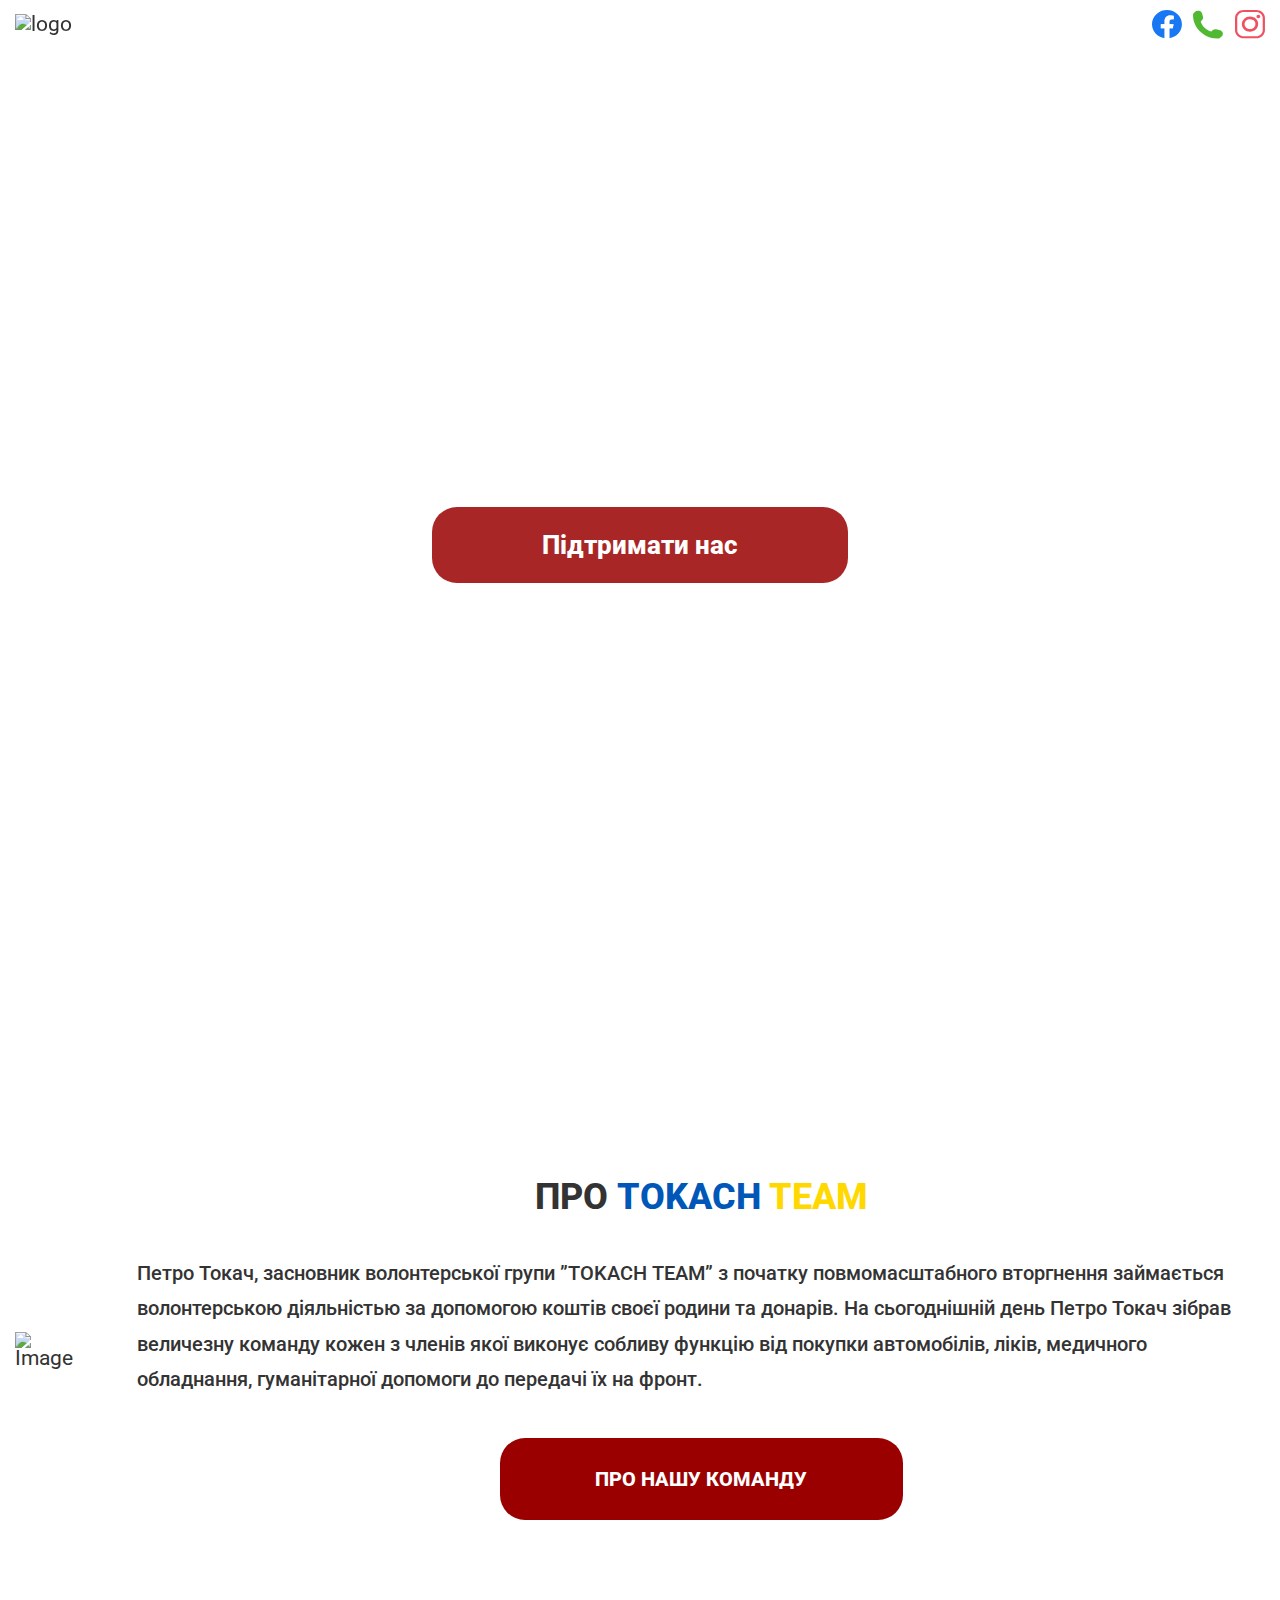
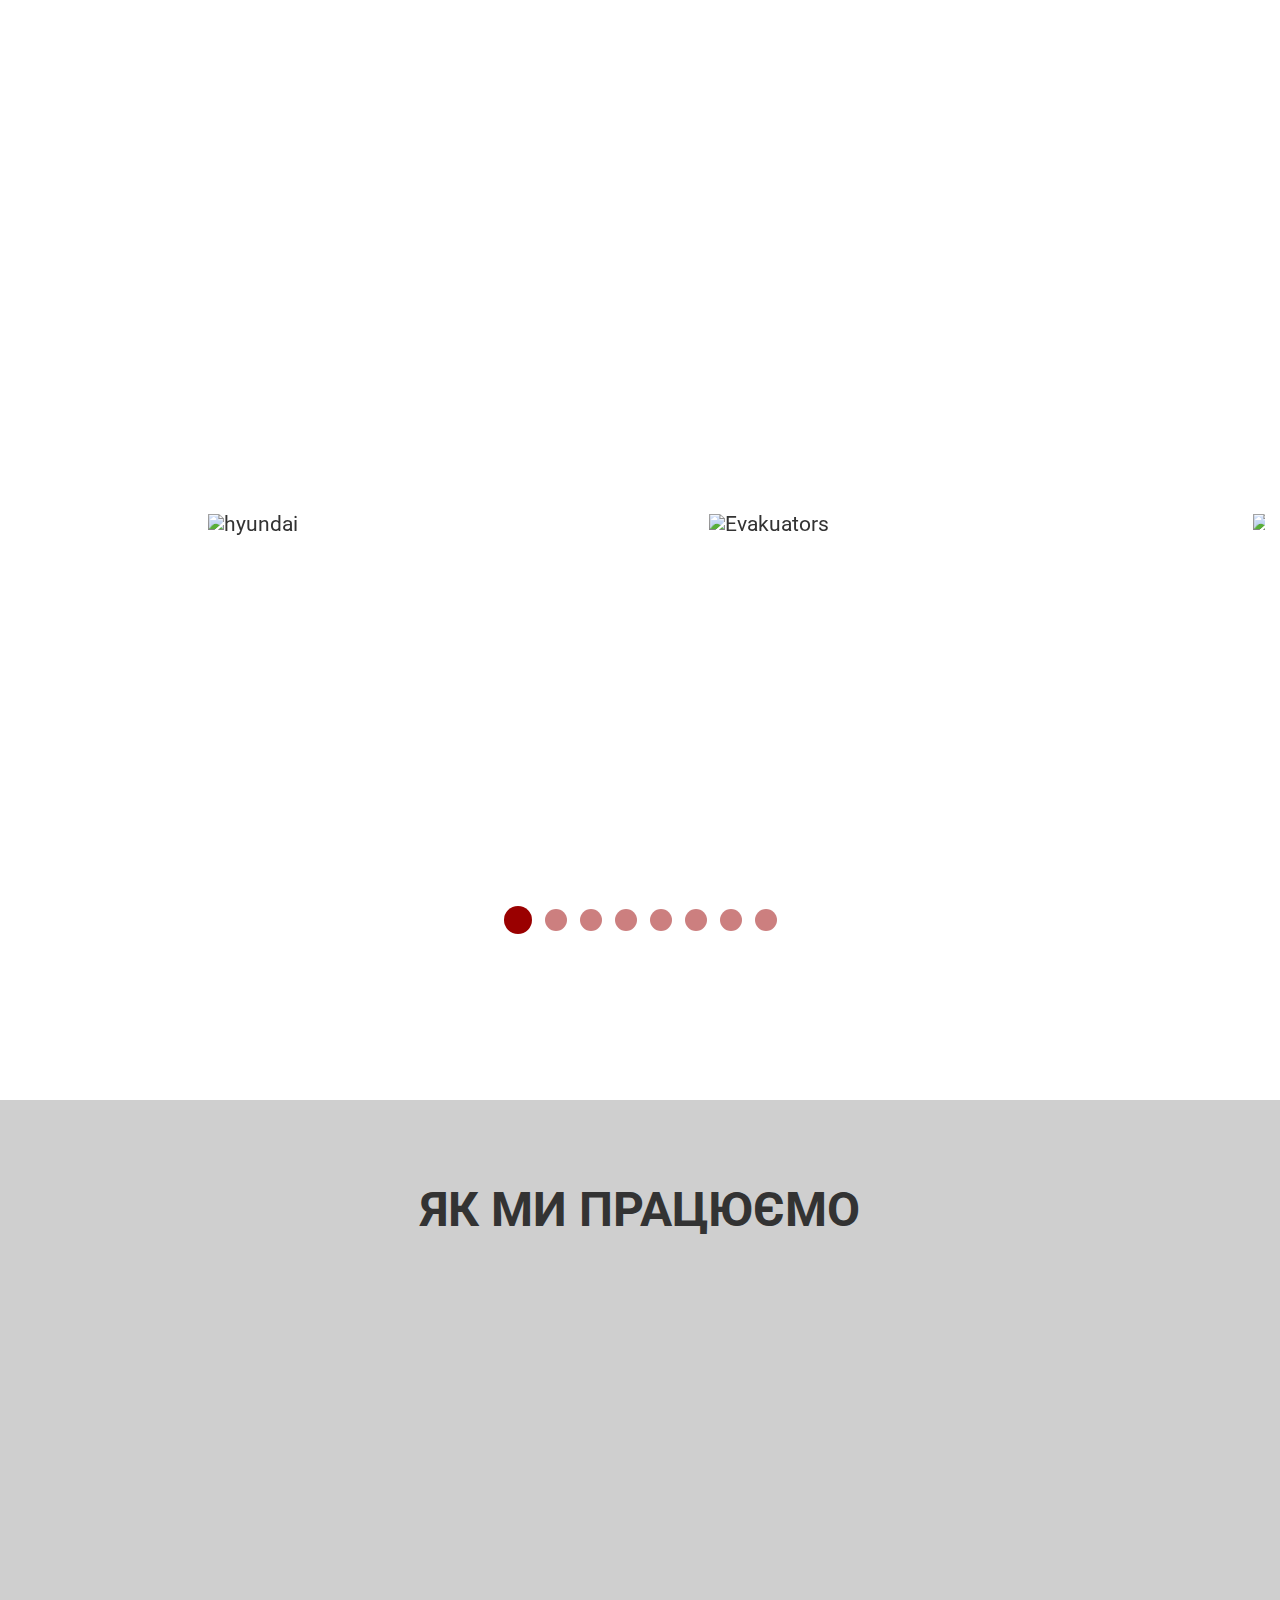
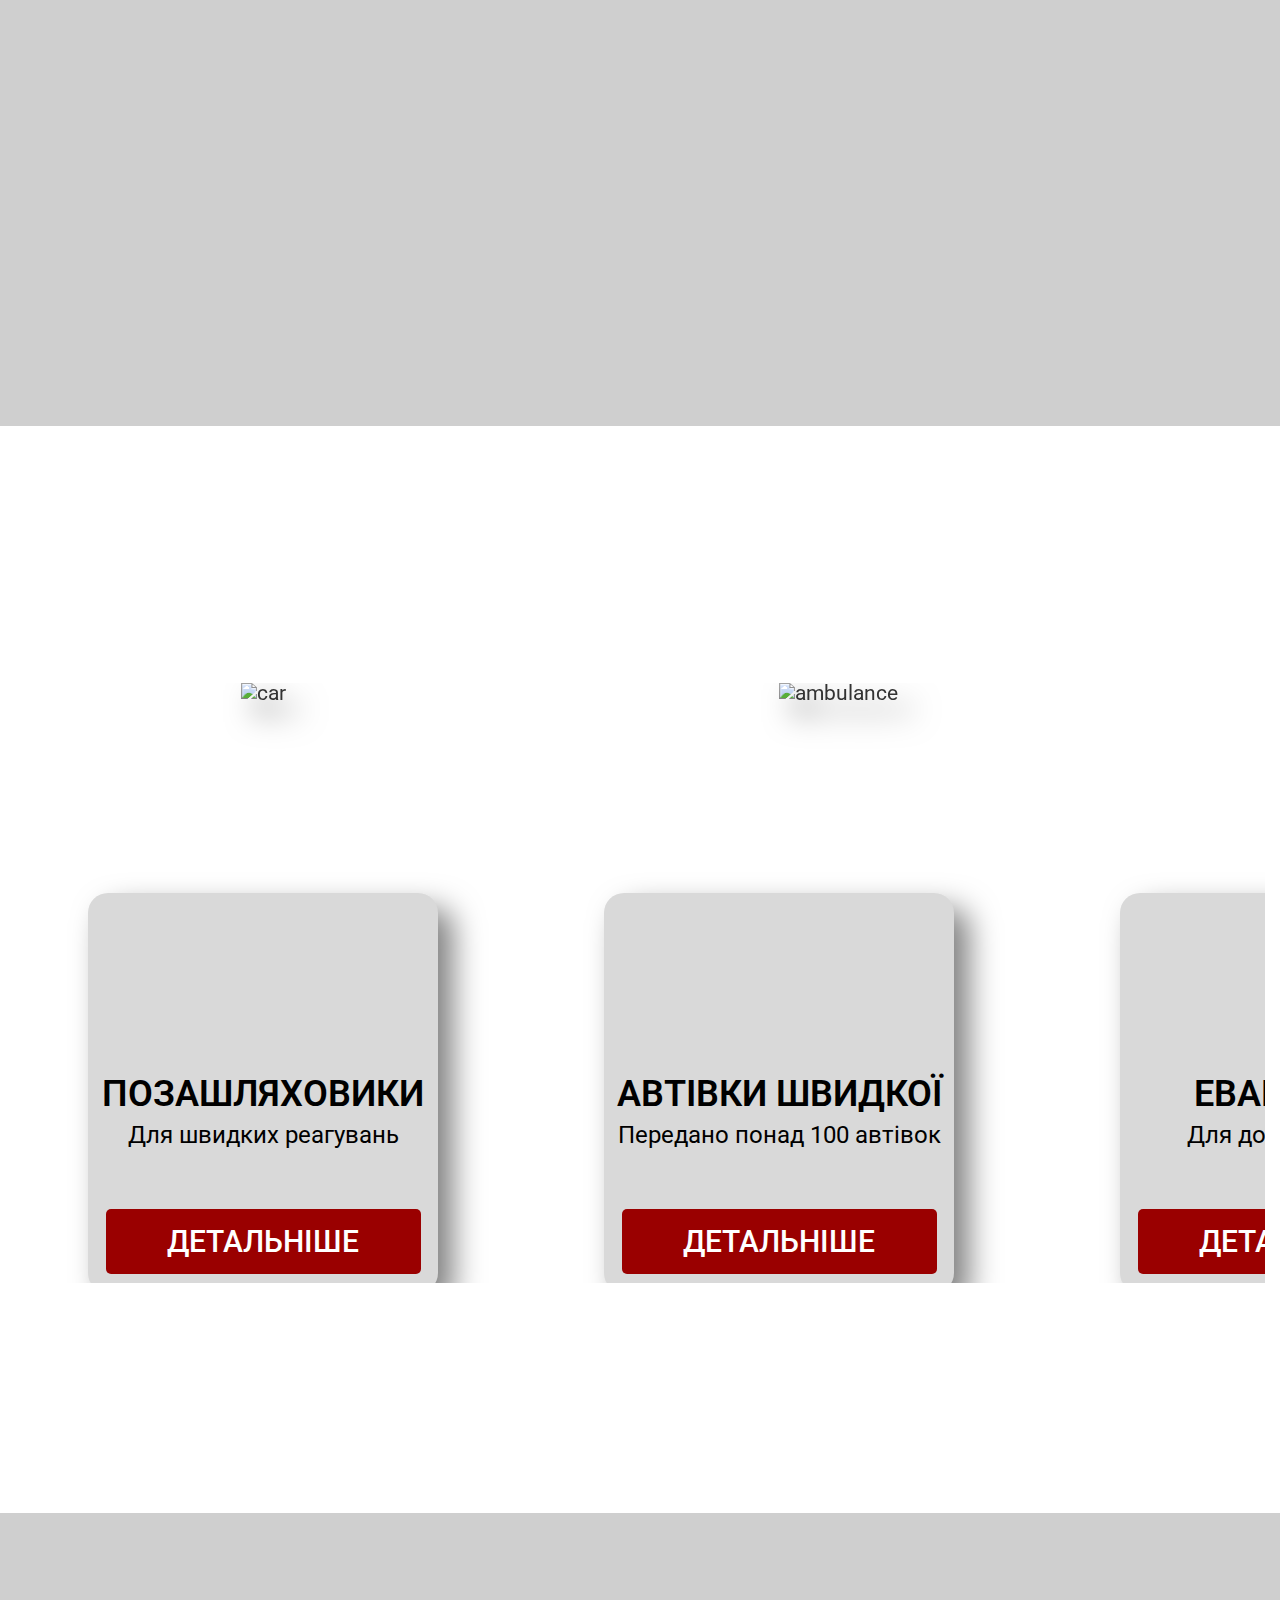
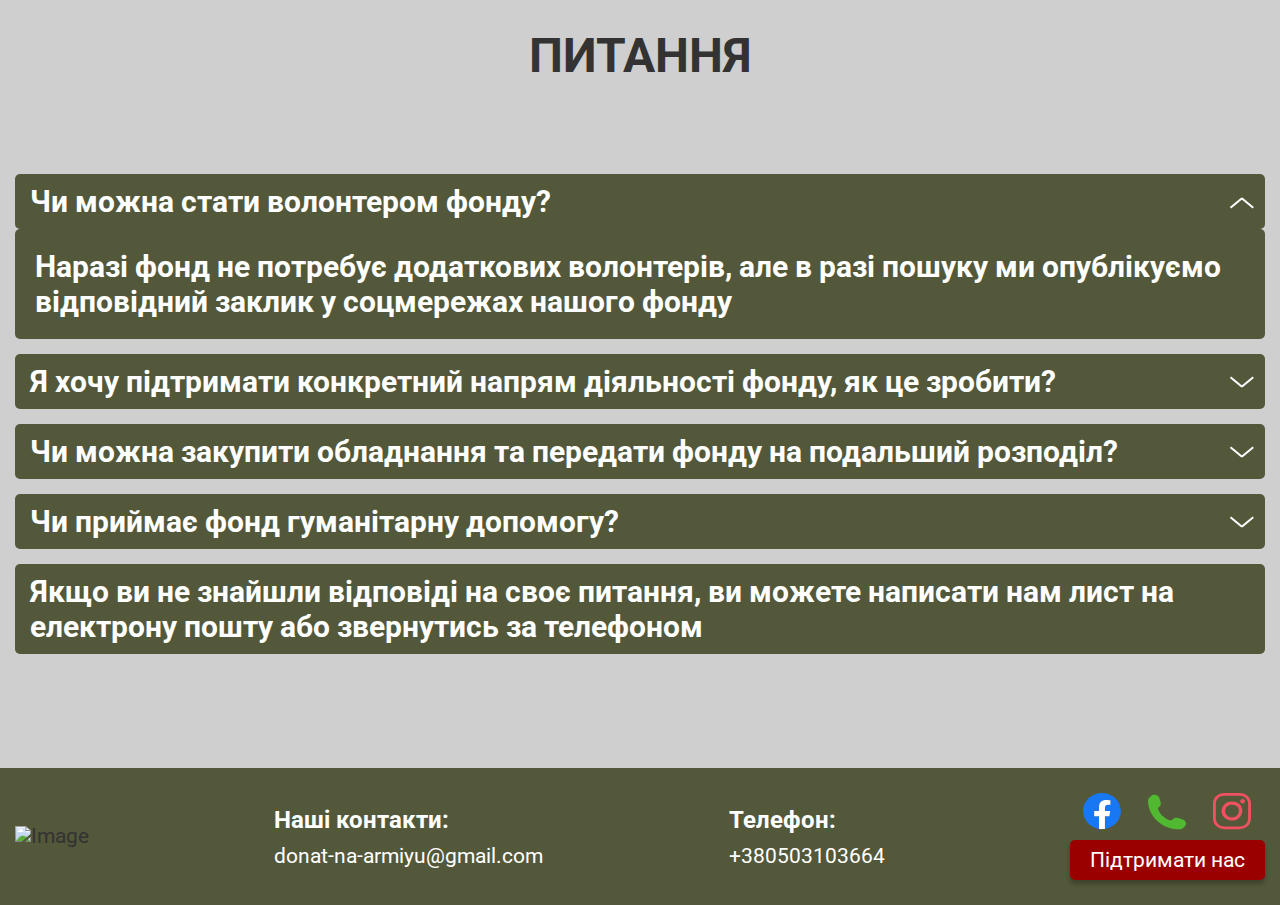
==== index.html @ c0b16838 "Add files via upload" ====
<!DOCTYPE html>
<html lang="en">

<head>
	<title>Головна</title>
	<meta charset="UTF-8">
	<meta name="format-detection" content="telephone=no">
	<!-- <style>body{opacity: 0;}</style> -->
	<link rel="stylesheet" href="css/style.min.css?_v=20240607164704">
	<!-- <meta name="robots" content="noindex, nofollow"> -->
	<meta name="viewport" content="width=device-width, initial-scale=1.0">
</head>

<body>
	<div class="wrapper">
		<header data-scroll="160" class="header">
			<div class="header__container">
				<a href="index.html" class="header__logo">
					<picture><source srcset="img/home/header/logo.webp" type="image/webp"><img src="img/home/header/logo.png" alt="logo"></picture>
				</a>
				<div class="header__menu menu">
					<nav class="menu__body">
						<ul class="menu__list">
							<li class="menu__item"><a href="" class="menu__link">Головна</a></li>
							<li class="menu__item"><a href="" class="menu__link">Про нас</a></li>
							<li class="menu__item"><a href="" class="menu__link">Категорії</a></li>
							<li class="menu__item"><a href="" class="menu__link">Контакти</a></li>
							<li class="menu__item"><a href="" class="menu__link">Фото звіт</a></li>
						</ul>
					</nav>
				</div>
				<div class="header__actions actions-header">
					<div class="actions-header__language language-actions">
						<a href="#" class="language-actions__link">UA</a>
						<span>|</span>
						<a href="#" class="language-actions__link">ENG</a>
					</div>
					<div class="actions-header__socials socials-actions">
						<a href="" class="socials-actions__facebook">
							<img src="img/home/header/facebook.svg" alt="Image">
						</a>
						<a href="" class="socials-actions__phone">
							<img src="img/home/header/phone.svg" alt="Image">
						</a>
						<a href="" class="socials-actions__instagram">
							<img src="img/home/header/instagram.svg" alt="Image">
						</a>
					</div>
					<button type="button" class="menu__icon icon-menu"><span></span></button>
				</div>
			</div>
		</header>
		<main class="page">
			<section class="hero">
				<div class="hero__container">
					<h1 class="hero__title">Tokach team</h1>
					<p class="hero__description">З богом до перемоги</p>
					<a href="#" class="hero__btn">Підтримати нас</a>
				</div>
			</section>
			<section class="about">
				<div class="about__container">
					<div class="about__image">
						<picture><source srcset="img/home/block1/blockone-img.webp" type="image/webp"><img src="img/home/block1/blockone-img.png" alt="Image"></picture>
					</div>
					<div class="about__text text-about">
						<h2 class="text-about__title">
							ПРО
							<span class="blue">TOKACH</span>
							<span class="yellow">TEAM</span>
						</h2>
						<p class="text-about__description">
							Петро Токач, засновник волонтерської групи ”TOKACH TEAM” з початку
							повмомасштабного вторгнення займається волонтерською діяльністью за
							допомогою коштів своєї родини та донарів. На сьогоднішній день Петро
							Токач зібрав величезну команду кожен з членів якої виконує собливу
							функцію від покупки автомобілів, ліків, медичного обладнання,
							гуманітарної допомоги до передачі їх на фронт.
						</p>
						<a href="#" class="text-about__btn button">Про нашу команду</a>
					</div>
				</div>
			</section>
			<section class="donate">
				<div class="donate__container">
					<h2 class="donate__title">Підтримайте нас</h2>
					<!-- Оболонка слайдера -->
					<div class="donate__slider swiper">
						<!-- Частина слайдера, що рухається -->
						<div class="donate__wrapper swiper-wrapper">
							<!-- Слайд -->
							<div data-popup=".popup__hyundai" class="donate__slide swiper-slide">
								<div class="donate__box">
									<div class="donate__img">
										<picture><source srcset="img/donate/hyundai.webp" type="image/webp"><img src="img/donate/hyundai.png" alt="hyundai"></picture>
									</div>
									<div class="donate__text">hyundai santa fe</div>
								</div>
							</div>
							<div data-popup=".popup__Evakuator" class="donate__slide swiper-slide">
								<div class="donate__box">
									<div class="donate__img">
										<picture><source srcset="img/donate/Evakuators.webp" type="image/webp"><img src="img/donate/Evakuators.png" alt="Evakuators"></picture>
									</div>
									<div class="donate__text">Евакуатор</div>
								</div>
							</div>
							<div data-popup=".popup__mbm" class="donate__slide swiper-slide">
								<div class="donate__box">
									<div class="donate__img">
										<picture><source srcset="img/donate/mbm.webp" type="image/webp"><img src="img/donate/mbm.png" alt="mbm"></picture>
									</div>
									<div class="donate__text">МБМ</div>
								</div>
							</div>
							<div data-popup=".popup__svidka" class="donate__slide swiper-slide">
								<div class="donate__box">
									<div class="donate__img">
										<picture><source srcset="img/donate/svidka.webp" type="image/webp"><img src="img/donate/svidka.png" alt="svidka"></picture>
									</div>
									<div class="donate__text">швидка №100</div>
								</div>
							</div>
							<div data-popup=".popup__teplo" class="donate__slide swiper-slide">
								<div class="donate__box">
									<div class="donate__img">
										<picture><source srcset="img/donate/teplo.webp" type="image/webp"><img src="img/donate/teplo.png" alt="teplo"></picture>
									</div>
									<div class="donate__text">Тепловізор</div>
								</div>
							</div>
							<div data-popup=".popup__Gumanitarka" class="donate__slide swiper-slide">
								<div class="donate__box">
									<div class="donate__img">
										<picture><source srcset="img/donate/Gumanitarka.webp" type="image/webp"><img src="img/donate/Gumanitarka.png" alt="Gumanitarka"></picture>
									</div>
									<div class="donate__text">Гуманітарна допомога</div>
								</div>
							</div>
							<div data-popup=".popup__opel" class="donate__slide swiper-slide">
								<div class="donate__box">
									<div class="donate__img">
										<picture><source srcset="img/donate/opel.webp" type="image/webp"><img src="img/donate/opel.png" alt="opel"></picture>
									</div>
									<div class="donate__text">Opel Combo</div>
								</div>
							</div>
							<div data-popup=".popup__iveco" class="donate__slide swiper-slide">
								<div class="donate__box">
									<div class="donate__img">
										<picture><source srcset="img/donate/iveco.webp" type="image/webp"><img src="img/donate/iveco.png" alt="iveco"></picture>
									</div>
									<div class="donate__text">Iveco Daily</div>
								</div>
							</div>
						</div>
					</div>
					<!-- Якщо потрібна пагінація -->
					<div class="swiper-pagination donate__pagination"></div>
				</div>
			</section>
			<section class="video">
				<div class="video__container">
					<h1 class="video__title">Як ми працюємо</h1>
					<div class="video__frame">
						<iframe src="https://www.youtube.com/embed/rW9Hl60qk5o?si=6atr7eSb67LpaQ2P" title="YouTube video player" frameborder="0" allow="accelerometer; autoplay; clipboard-write; encrypted-media; gyroscope; picture-in-picture; web-share" referrerpolicy="strict-origin-when-cross-origin" allowfullscreen></iframe>
					</div>
				</div>
			</section>
			<section class="category">
				<div class="category__container">
					<h1 class="category__title">Категорії</h1>

					<div class="category__slider swiper">
						<div class="category__wrapper swiper-wrapper">
							<div class="category__slide swiper-slide">
								<div class="category__item item-category">
									<picture><source srcset="img/categoty/car.webp" type="image/webp"><img src="img/categoty/car.png" alt="car" class="item-category__image car"></picture>
									<div class="item-category__text">
										<h2 class="item-category__title">Позашляховики</h2>
										<p class="item-category__description">Для швидких реагувань</p>
									</div>
									<a href="" class="item-category__button">Детальніше</a>
								</div>
							</div>
							<div class="category__slide swiper-slide">
								<div class="category__item item-category">
									<picture><source srcset="img/categoty/ambulance.webp" type="image/webp"><img src="img/categoty/ambulance.png" alt="ambulance" class="item-category__image ambulance"></picture>
									<div class="item-category__text">
										<h2 class="item-category__title">Автівки швидкої</h2>
										<p class="item-category__description">Передано понад 100 автівок</p>
									</div>
									<a href="" class="item-category__button">Детальніше</a>
								</div>
							</div>
							<div class="category__slide swiper-slide">
								<div class="category__item item-category">
									<picture><source srcset="img/categoty/evakuator.webp" type="image/webp"><img src="img/categoty/evakuator.png" alt="evakuator" class="item-category__image evakuator"></picture>
									<div class="item-category__text">
										<h2 class="item-category__title">Евакуатор</h2>
										<p class="item-category__description">Для доставки авто</p>
									</div>
									<a href="" class="item-category__button">Детальніше</a>
								</div>
							</div>
						</div>
					</div>

				</div>
			</section>
			<section class="faq">
				<div class="faq__container">
					<h1 class="faq__title">Питання</h1>
					<div data-spollers class="spollers">
						<details class="spollers__item" data-open>
							<summary class="spollers__title">
								<p class="spoler-text">Чи можна стати волонтером фонду?</p>
							</summary>
							<div class="spollers__body">Наразі фонд не потребує додаткових волонтерів, але в разі пошуку ми опублікуємо відповідний заклик у соцмережах нашого фонду</div>
						</details>
						<details class="spollers__item">
							<summary class="spollers__title">
								<p class="spoler-text">Я хочу підтримати конкретний напрям діяльності фонду, як це зробити?</p>
							</summary>
							<div class="spollers__body">Перегляньте всі наявні напрямки мілітарного та гуманітарного напрямків фонду на нашому сайті та перейдіть на сторінку того напрямку, який бажаєте підтримати. Ми знатимемо, що платіж надійшов саме на цей проект (напрям), оскільки для нього було створено відповідні рахунки.</div>
						</details>
						<details class="spollers__item">
							<summary class="spollers__title">
								<p class="spoler-text">Чи можна закупити обладнання та передати фонду на подальший розподіл?</p>
							</summary>
							<div class="spollers__body">Так. Напишіть листа на нашу пошту або телефонуйте на гарячу лінію, щоб обговорити актуальні потреби чи деталі передачі обладнання для ЗСУ посередництвом фонду. Якщо ви не знайшли відповіді на своє питання, ви можете напиcати нам лист на електрону пошту або звернутись за телефоном</div>
						</details>
						<details class="spollers__item">
							<summary class="spollers__title">
								<p class="spoler-text">Чи приймає фонд гуманітарну допомогу?</p>
							</summary>
							<div class="spollers__body">Так, якщо вона відповідає актуальним потребам, відповідно до діяльності гуманітарного напрямку в цей момент.</div>
						</details>

						<p class="faq__description">Якщо ви не знайшли відповіді на своє питання, ви можете напиcати нам лист на електрону пошту або звернутись за телефоном</p>

					</div>
				</div>
			</section>
		</main>
		<footer class="footer">
			<div class="footer__container">
				<div class="footer__logo">
					<picture><source srcset="img/home/header/logo.webp" type="image/webp"><img src="img/home/header/logo.png" alt="Image"></picture>
				</div>
				<div class="footer__contacts contacts-footer">
					<h2 class="contacts-footer__title">Наші контакти:</h2>
					<a href="mailto:donat-na-armiyu@gmail.com" class="contacts-footer__mail">donat-na-armiyu@gmail.com</a>
				</div>
				<div class="footer__phone phone-footer">
					<h2 class="phone-footer__title">Телефон:</h2>
					<a href="tel:+380503103664" class="phone-footer__phone">+380503103664</a>
				</div>
				<div class="footer__action action-footer">
					<div class="action-footer__social social-footer">
						<a href="" class="social-footer__item">
							<img src="img/home/header/facebook.svg" alt="Image">
						</a>
						<a href="tel:+380503103664" class="social-footer__item">
							<img src="img/home/header/phone.svg" alt="Image">
						</a>
						<a href="" class="social-footer__item">
							<img src="img/home/header/instagram.svg" alt="Image">
						</a>
					</div>
					<a href="" class="action-footer__button">Підтримати нас</a>
				</div>
			</div>
		</footer>
	</div>
	<script src="js/app.min.js?_v=20240607164704"></script>
	<div id="popup" aria-hidden="true" class="popup popup__hyundai">
		<div class="popup__wrapper">
			<div class="popup__content">
				<button data-close type="button" class="popup__close">+</button>
				<div class="popup__text">
					<div class="popup__contents contents-popup">
						<div class="contents-popup__img">
							<picture><source srcset="img/donate/Hyundaipopup.webp" type="image/webp"><img src="img/donate/Hyundaipopup.png" alt="Image"></picture>
						</div>
						<div class="contents-popup__text">
							На сьогодні відкрито збір коштів на цей (данний) автомобіль
							Hyundai santa fe, який потрібен для виконання службових
							завдань Центру розвідки північ в/ч ХХ 22, потрібна ( потребуємо)
							сума в 5000 євро євро (чи грн.) за для купівлі його та переміщення
							в зону бойових дій.
						</div>
					</div>
					<a href="#" class="popup__btn">Підтримайте нас</a>
				</div>
			</div>
		</div>
	</div>


	<div id="popup" aria-hidden="true" class="popup popup__Evakuator">
		<div class="popup__wrapper">
			<div class="popup__content">
				<button data-close type="button" class="popup__close">+</button>
				<div class="popup__text">
					<div class="popup__contents contents-popup">
						<div class="contents-popup__img">
							<picture><source srcset="img/donate/Evakuatorpopup.webp" type="image/webp"><img src="img/donate/Evakuatorpopup.png" alt="Image"></picture>
						</div>
						<div class="contents-popup__text">
							Цей автомобіль – евакуатор (виконує функції евакуатора),
							який є безкоштовними для перевезення (транспорту)
							пошкодженних автомобілів силових струкитур ( військовослужбовців)
							під час виконання бойових завдань.
						</div>
					</div>
					<a href="#" class="popup__btn">Підтримайте нас</a>
				</div>
			</div>
		</div>
	</div>

	<div id="popup" aria-hidden="true" class="popup popup__mbm">
		<div class="popup__wrapper">
			<div class="popup__content">
				<button data-close type="button" class="popup__close">+</button>
				<div class="popup__text">
					<div class="popup__contents contents-popup">
						<div class="contents-popup__img">
							<picture><source srcset="img/donate/mbmpopup.webp" type="image/webp"><img src="img/donate/mbmpopup.png" alt="Image"></picture>
						</div>
						<div class="contents-popup__text">
							Цей автомобіль – евакуатор (виконує функції евакуатора),
							який є безкоштовними для перевезення (транспорту)
							пошкодженних автомобілів силових струкитур ( військовослужбовців)
							під час виконання бойових завдань.
						</div>
					</div>
					<a href="#" class="popup__btn">Підтримайте нас</a>
				</div>
			</div>
		</div>
	</div>


	<div id="popup" aria-hidden="true" class="popup popup__svidka">
		<div class="popup__wrapper">
			<div class="popup__content">
				<button data-close type="button" class="popup__close">+</button>
				<div class="popup__text">
					<div class="popup__contents contents-popup">
						<div class="contents-popup__img">
							<picture><source srcset="img/donate/svidkapopup.webp" type="image/webp"><img src="img/donate/svidkapopup.png" alt="Image"></picture>
						</div>
						<div class="contents-popup__text">
							Карета швидкої #100 в данний момент виконує доставку поранених
							військових до пунку мед частини. В розпорядженні медичної роти
							"БУРЕВІЙ"це є перша президентська бригада національної гвардії
							України, данний автомобіль знаходиться в експлуатації на
							Леманському напрямку, є потреба в коштах на обслуговування
							автомобіля, для продовження виконання евакуації.
						</div>
					</div>
					<a href="#" class="popup__btn">Підтримайте нас</a>
				</div>
			</div>
		</div>
	</div>


	<div id="popup" aria-hidden="true" class="popup popup__teplo">
		<div class="popup__wrapper">
			<div class="popup__content">
				<button data-close type="button" class="popup__close">+</button>
				<div class="popup__text">
					<div class="popup__contents contents-popup">
						<div class="contents-popup__img">
							<picture><source srcset="img/donate/teplopopup.webp" type="image/webp"><img src="img/donate/teplopopup.png" alt="Image"></picture>
						</div>
						<div class="contents-popup__text">
							Терміновий збір на тепловізор та ноутбук для 38 ОСБ (21 ОМБр).
							Нажаль ситуація на фронті зараз дуже важка, але незважаючи ні
							на що, наші воїни продовжують виборювати нашу з Вами свободу
							і можливість мирного життя (жити). При виконанні завдань було
							втрачено дороговартісний тепловізор AGM, але це ніщо в порівнянні
							з людським життям наша ціль 150 000 грн. Дуже просимо долучитися
							до збору. Тепловізор-це очі, які допомагають нашим захисникам
							бачити вночі, саме тоді коли ворог має найбільшу активність!
						</div>
					</div>
					<a href="#" class="popup__btn">Підтримайте нас</a>
				</div>
			</div>
		</div>
	</div>


	<div id="popup" aria-hidden="true" class="popup popup__Gumanitarka">
		<div class="popup__wrapper">
			<div class="popup__content">
				<button data-close type="button" class="popup__close">+</button>
				<div class="popup__text">
					<div class="popup__contents contents-popup">
						<div class="contents-popup__img">
							<picture><source srcset="img/donate/gumonitarkapopup.webp" type="image/webp"><img src="img/donate/gumonitarkapopup.png" alt="Image"></picture>
						</div>
						<div class="contents-popup__text">
							Ми постійно збираємо допомогу нашим солдатам у
							вигляді харчів, медикаментів, медичного обладнанння
							для найскорішої перемоги
						</div>
					</div>
					<a href="#" class="popup__btn">Підтримайте нас</a>
				</div>
			</div>
		</div>
	</div>


	<div id="popup" aria-hidden="true" class="popup popup__opel">
		<div class="popup__wrapper">
			<div class="popup__content">
				<button data-close type="button" class="popup__close">+</button>
				<div class="popup__text">
					<div class="popup__contents contents-popup">
						<div class="contents-popup__img">
							<picture><source srcset="img/donate/opelpopup.webp" type="image/webp"><img src="img/donate/opelpopup.png" alt="Image"></picture>
						</div>
						<div class="contents-popup__text">
							Ми постійно збираємо допомогу нашим солдатам у вигляді харчів,
							медикаментів, медичного обладнанння для найскорішої перемоги
						</div>
					</div>
					<a href="#" class="popup__btn">Підтримайте нас</a>
				</div>
			</div>
		</div>
	</div>


	<div id="popup" aria-hidden="true" class="popup popup__iveco">
		<div class="popup__wrapper">
			<div class="popup__content">
				<button data-close type="button" class="popup__close">+</button>
				<div class="popup__text">
					<div class="popup__contents contents-popup">
						<div class="contents-popup__img">
							<picture><source srcset="img/donate/ivecopopup.webp" type="image/webp"><img src="img/donate/ivecopopup.png" alt="Image"></picture>
						</div>
						<div class="contents-popup__text">
							На сьогодні відкрито збір коштів на данний автомобіль Iveco Daily,
							який потрібен для виконання службових завдань,
							потребуємо сумму в 5000 євро для купівлі його та
							переміщення в зону бойових дій.
						</div>
					</div>
					<a href="#" class="popup__btn">Підтримайте нас</a>
				</div>
			</div>
		</div>
	</div>
</body>

</html>
---- css/style.min.css ----
@import url(https://fonts.googleapis.com/css?family=Roboto:100,300,regular,500,700,900);*{padding:0;margin:0;border:0}*,*::after,*::before{box-sizing:border-box}*::after,*::before{display:inline-block}body,html{height:100%;min-width:320px}body{color:#333;line-height:1;font-family:Roboto;font-size:1.3125rem;-ms-text-size-adjust:100%;-moz-text-size-adjust:100%;-webkit-text-size-adjust:100%;-webkit-font-smoothing:antialiased;-moz-osx-font-smoothing:grayscale}button,input,textarea{font-family:Roboto;font-size:inherit;line-height:inherit;color:inherit;background-color:transparent}input,textarea{width:100%}button,option,select{cursor:pointer}a{display:inline-block;color:inherit;text-decoration:none}ul li{list-style:none}img{vertical-align:top}h1,h2,h3,h4,h5,h6{font-weight:inherit;font-size:inherit}.lock body{overflow:hidden;touch-action:none;-ms-scroll-chaining:none;overscroll-behavior:none}.wrapper{min-height:100%;display:flex;flex-direction:column;overflow:hidden}@supports (overflow:clip){.wrapper{overflow:clip}}.wrapper > main{flex:1 1 auto}.wrapper > *{min-width:0}[class*=__container]{max-width:90rem;margin:0 auto;padding:0 .9375rem}.icon-menu{display:none}body::after{content:"";background-color:rgba(0,0,0,.5);position:fixed;width:100%;height:100%;top:0;left:0;opacity:0;transition:opacity .8s ease 0s;pointer-events:none;z-index:149}.popup-show body::after{opacity:1}.popup{position:fixed;top:0;left:0;bottom:0;right:0;padding:30px 10px;transition:visibility .8s ease 0s;visibility:hidden;pointer-events:none}.popup_show{z-index:150;visibility:visible;overflow:auto;pointer-events:auto}.popup_show .popup__content{visibility:visible;-webkit-transform:scale(1);transform:scale(1)}.popup__wrapper{display:flex;flex-direction:column;align-items:center;min-height:100%;flex:1 1 auto;width:100%;display:flex;justify-content:center;align-items:center}.popup__content{visibility:hidden;-webkit-transform:scale(0);transform:scale(0);transition:-webkit-transform .3s ease 0s;transition:transform .3s ease 0s;transition:transform .3s ease 0s,-webkit-transform .3s ease 0s;background-color:#eee;padding:20px;width:100%;max-width:900px;border-radius:20px}.lock .popup__content{visibility:visible}.spollers{display:grid;gap:15px}.spollers__item{font-size:1.25rem}.spollers__title{width:100%;cursor:default;text-align:left;padding:.625rem .9375rem;border-radius:.3125rem;position:relative;list-style:none;background:#53583a}.spollers__title::-webkit-details-marker,.spollers__title::marker{display:none}._spoller-init .spollers__title{cursor:pointer}._spoller-init .spollers__title::after,._spoller-init .spollers__title::before{content:"";position:absolute;right:10px;top:50%;background-color:#fff;height:2px;width:15px;transition:-webkit-transform .5s ease 0s;transition:transform .5s ease 0s;transition:transform .5s ease 0s,-webkit-transform .5s ease 0s}._spoller-init .spollers__title::before{-webkit-transform:translate(-75%,-50%) rotate(40deg);transform:translate(-75%,-50%) rotate(40deg)}._spoller-init .spollers__title::after{-webkit-transform:translate(0,-50%) rotate(-40deg);transform:translate(0,-50%) rotate(-40deg)}._spoller-init .spollers__title._spoller-active::before{-webkit-transform:translateX(-75%) rotate(-40deg);transform:translateX(-75%) rotate(-40deg)}._spoller-init .spollers__title._spoller-active::after{-webkit-transform:rotate(40deg);transform:rotate(40deg)}.spollers__body{padding:1.25rem;border-radius:.3125rem;background:#53583a}.ibg{width:100%;height:100%;-o-object-fit:cover;object-fit:cover}.ibg--top{-o-object-position:top;object-position:top}.ibg--bottom{-o-object-position:bottom;object-position:bottom}.ibg--left{-o-object-position:left;object-position:left}.ibg--right{-o-object-position:right;object-position:right}.ibg--contain{-o-object-fit:contain;object-fit:contain}.header{position:fixed;width:100%;padding:10px 0;background-color:transparent;transition:all .3s;z-index:2}.header__container{display:flex;justify-content:space-between;align-items:center;position:relative}.header__logo{width:90px;z-index:2}.header__logo img{width:100%}.header__actions{display:flex;align-items:center;-webkit-column-gap:1.25rem;-moz-column-gap:1.25rem;column-gap:1.25rem;z-index:2}._header-scroll{background:#53583a}.menu__body{padding:0 10px}.menu__list{display:flex;align-items:center;-webkit-column-gap:2.5rem;-moz-column-gap:2.5rem;column-gap:2.5rem;flex-wrap:wrap}.menu__link{color:#fff;font-size:16px;font-weight:700;line-height:normal;transition:all .3s}.menu__link:hover{color:#d6d6d6}.actions-header__language{color:#fff;font-size:16px;font-weight:400;line-height:normal}.actions-header__socials{display:flex;align-items:center;-webkit-column-gap:1.25rem;-moz-column-gap:1.25rem;column-gap:1.25rem}.language-actions__link{transition:all .3s;cursor:pointer}.language-actions__link:hover{cursor:default;color:#d6d6d6}.socials-actions__facebook{transition:all .3s;width:30px}.socials-actions__facebook:hover{-webkit-transform:rotate(-40deg);transform:rotate(-40deg)}.socials-actions__facebook img{width:100%}.socials-actions__phone{transition:all .3s;width:30px}.socials-actions__phone:hover{-webkit-transform:rotate(30deg);transform:rotate(30deg)}.socials-actions__phone img{width:100%}.socials-actions__instagram{transition:all .3s;width:30px}.socials-actions__instagram:hover{-webkit-transform:rotate(20deg);transform:rotate(20deg)}.socials-actions__instagram img{width:100%}.footer{background:#53583a}.footer__container{display:flex;align-items:center;justify-content:space-between;padding-top:1.5625rem;padding-bottom:1.5625rem}.footer__contacts{display:flex;flex-direction:column;row-gap:.625rem}.footer__phone{display:flex;flex-direction:column;row-gap:.625rem}.footer__action{display:flex;flex-direction:column;row-gap:.625rem}.contacts-footer__title{color:#fff;font-family:Roboto;font-size:24px;font-style:normal;font-weight:700;line-height:normal}.contacts-footer__mail{color:#fff;font-family:Roboto;font-size:21px;font-style:normal;font-weight:400;line-height:normal;transition:all .3s}.contacts-footer__mail:hover{scale:1.1}.phone-footer__title{color:#fff;font-family:Roboto;font-size:24px;font-style:normal;font-weight:700;line-height:normal}.phone-footer__phone{color:#fff;font-family:Roboto;font-size:21px;font-style:normal;font-weight:400;line-height:normal;transition:all .3s}.phone-footer__phone:hover{scale:1.1}.action-footer__social{display:flex;align-items:center;justify-content:space-around}.action-footer__button{color:#fff;font-family:Roboto;font-size:21px;font-style:normal;font-weight:400;line-height:normal;border-radius:5px;background:#9a0000;box-shadow:0 4px 4px 0 rgba(0,0,0,.25);padding:8px 20px;transition:all .3s}.action-footer__button:hover{background:#c90808}.social-footer__item{transition:all .3s}.social-footer__item:hover{-webkit-transform:rotate(45deg);transform:rotate(45deg)}a:active,a:focus{outline:0}input,textarea{outline:0}input:active,textarea:active{outline:0}:focus{outline:0}textarea{resize:none}textarea{resize:vertical}textarea{resize:horizontal}.no-webp .hero{background:url(../img/home/banner.png) no-repeat top}.hero{width:100%;height:100vh;background-size:cover}.hero__container{display:flex;flex-direction:column;row-gap:15px;align-items:center;justify-content:center;width:100%;height:100%}.hero__title{color:#fff;font-size:100px;font-weight:800;line-height:normal;text-transform:uppercase}.hero__description{color:#fff;font-size:37px;font-weight:700;line-height:normal;text-transform:uppercase}.hero__btn{color:#fff;font-family:Roboto;font-size:26px;font-weight:800;line-height:normal;border-radius:25px;background:rgba(154,0,0,.8509803922);padding:23px 110px;transition:all .3s}.hero__btn:hover{background-color:#820101}.no-webp .about{background:url(../img/home/block1/bg.png) no-repeat top}.about{width:100%;height:100vh;display:flex;background-size:cover}.about__container{display:flex;width:100%;align-items:center;-webkit-column-gap:120px;-moz-column-gap:120px;column-gap:120px}.about__text{display:flex;flex-direction:column;align-items:center;row-gap:40px}.text-about__title{font-size:40px;font-weight:800;line-height:55px;text-transform:uppercase}.text-about__description{font-size:28px;font-weight:500;line-height:55px}.button{color:#fff;font-size:26px;font-weight:800;line-height:normal;text-transform:uppercase;padding:40px 140px;border-radius:25px;background:#9a0000}.blue{color:#0057b8}.yellow{color:#ffd800}.no-webp .donate{background:url(../img/donate/bg.png) no-repeat top}.donate{width:100%;height:100vh;display:flex;background-size:cover;display:flex;align-items:center;justify-content:center}.donate__container{position:relative;width:100%;display:flex;flex-direction:column;text-align:center;row-gap:6.25rem;transition:all .3s}.menu-open .donate__container{scale:0}.donate__title{color:#fff;text-align:center;font-size:48px;font-style:normal;font-weight:700;line-height:normal;text-transform:uppercase}.donate__slider{height:430px}.donate__wrapper{align-items:center}.donate__box{width:100%;position:relative;display:flex;align-items:center;justify-content:center;height:310px;cursor:pointer}.donate__img{position:absolute;top:0;left:0;width:100%}.donate__img img{width:100%}.donate__text{position:relative;z-index:2;color:#fff;text-align:center;-webkit-text-stroke-width:1;-webkit-text-stroke-color:#fff;font-family:Roboto;font-size:32px;font-style:normal;font-weight:700;line-height:normal;text-transform:uppercase;width:80%}.popup__close{display:flex;font-size:40px;-webkit-transform:rotate(45deg);transform:rotate(45deg)}.popup__close:active{border:none}.popup__close:focus{border:none}.popup__text{display:flex;flex-direction:column;align-items:center;row-gap:3.125rem}.popup__contents{display:flex;flex-direction:column;align-items:center;row-gap:3.125rem}.popup__btn{width:100%;padding:21px 0;display:flex;justify-content:center;border-radius:5px;background:#4d5237;box-shadow:10px 10px 10px 0 rgba(0,0,0,.39);transition:all .3s;color:#fff}.popup__btn:hover{background:#5c6242}.contents-popup__img{width:100%}.contents-popup__img img{width:100%}.contents-popup__text{color:#333;font-family:Roboto;font-size:28px;font-style:normal;font-weight:500;line-height:normal;text-transform:uppercase}.video{background:#cfcfcf}.video__container{display:flex;flex-direction:column;row-gap:4.625rem;padding-top:5.0625rem;padding-bottom:6.875rem}.video__title{color:#333;text-align:center;font-family:Roboto;font-size:48px;font-style:normal;font-weight:700;line-height:normal;text-transform:uppercase}.video__frame{width:100%}.video__frame iframe{width:100%;height:37.5rem}.no-webp .category{background:url(../img/categoty/bg.png)}.category__container{padding-top:3.125rem;padding-bottom:8.125rem;display:flex;flex-direction:column;row-gap:15.625rem}.category__title{color:#fff;text-align:center;font-family:Roboto;font-size:48px;font-style:normal;font-weight:700;line-height:normal;text-transform:uppercase}.category__items{display:flex;justify-content:space-around}.category__item{display:flex;flex-direction:column;border-radius:20px;background:#d9d9d9;align-items:center;position:relative;width:350px;height:25rem;justify-content:center;-webkit-filter:drop-shadow(15px 15px 15px rgba(0, 0, 0, .5));filter:drop-shadow(15px 15px 15px rgba(0, 0, 0, .5));-webkit-transform:translate(70px,210px);transform:translate(70px,210px)}.category__slide{height:37.5rem!important;display:flex;justify-content:center;-webkit-transform:translateX(-60px);transform:translateX(-60px)}.category__slider{-webkit-transform:translateY(-100px);transform:translateY(-100px)}.evakuator{width:132%;-webkit-transform:translate(-2px,-40px);transform:translate(-2px,-40px)}.ambulance{width:108%;-webkit-transform:translateY(-40px);transform:translateY(-40px)}.car{width:120%;-webkit-transform:translate(-22px,-40px);transform:translate(-22px,-40px)}.item-category__image{position:absolute;top:-10.625rem}.item-category__text{padding-top:6.25rem;display:flex;flex-direction:column;align-items:center;row-gap:.375rem}.item-category__title{color:#000;font-family:Roboto;font-size:36px;font-style:normal;font-weight:600;line-height:normal;text-transform:uppercase}.item-category__description{color:#000;font-family:Roboto;font-size:24px;font-style:normal;font-weight:400;line-height:normal}.item-category__button{color:#fff;font-family:Roboto;font-size:30px;font-style:normal;font-weight:500;line-height:normal;text-transform:uppercase;border-radius:5px;background:#9a0000;width:90%;padding:15px 0;display:flex;align-items:center;justify-content:center;-webkit-transform:translateY(60px);transform:translateY(60px);transition:.3s}.item-category__button:hover{background:#c10a0a}.faq{background-color:#cfcfcf}.faq__container{display:flex;flex-direction:column;align-items:center;padding-top:7.125rem;padding-bottom:7.125rem;row-gap:5.625rem}.faq__title{color:#333;text-align:center;font-family:Roboto;font-size:48px;font-style:normal;font-weight:700;line-height:normal;text-transform:uppercase}.faq__description{color:#fff;font-family:Roboto;font-size:30px;font-style:normal;font-weight:700;line-height:normal;width:100%;cursor:default;text-align:left;padding:.625rem .9375rem;border-radius:.3125rem;position:relative;list-style:none;background:#53583a}.spollers__title{color:#fff;font-family:Roboto;font-size:30px;font-style:normal;font-weight:700;line-height:normal}.spollers__body{color:#fff;font-family:Roboto;font-size:30px;font-style:normal;font-weight:700;line-height:normal}.spoler-text{width:90%}@font-face{font-family:swiper-icons;src:url("data:application/font-woff;charset=utf-8;base64, [base64]//wADZ2x5ZgAAAywAAADMAAAD2MHtryVoZWFkAAABbAAAADAAAAA2E2+eoWhoZWEAAAGcAAAAHwAAACQC9gDzaG10eAAAAigAAAAZAAAArgJkABFsb2NhAAAC0AAAAFoAAABaFQAUGG1heHAAAAG8AAAAHwAAACAAcABAbmFtZQAAA/gAAAE5AAACXvFdBwlwb3N0AAAFNAAAAGIAAACE5s74hXjaY2BkYGAAYpf5Hu/j+W2+MnAzMYDAzaX6QjD6/4//Bxj5GA8AuRwMYGkAPywL13jaY2BkYGA88P8Agx4j+/8fQDYfA1AEBWgDAIB2BOoAeNpjYGRgYNBh4GdgYgABEMnIABJzYNADCQAACWgAsQB42mNgYfzCOIGBlYGB0YcxjYGBwR1Kf2WQZGhhYGBiYGVmgAFGBiQQkOaawtDAoMBQxXjg/wEGPcYDDA4wNUA2CCgwsAAAO4EL6gAAeNpj2M0gyAACqxgGNWBkZ2D4/wMA+xkDdgAAAHjaY2BgYGaAYBkGRgYQiAHyGMF8FgYHIM3DwMHABGQrMOgyWDLEM1T9/w8UBfEMgLzE////P/5//f/V/xv+r4eaAAeMbAxwIUYmIMHEgKYAYjUcsDAwsLKxc3BycfPw8jEQA/[base64]/uznmfPFBNODM2K7MTQ45YEAZqGP81AmGGcF3iPqOop0r1SPTaTbVkfUe4HXj97wYE+yNwWYxwWu4v1ugWHgo3S1XdZEVqWM7ET0cfnLGxWfkgR42o2PvWrDMBSFj/IHLaF0zKjRgdiVMwScNRAoWUoH78Y2icB/yIY09An6AH2Bdu/UB+yxopYshQiEvnvu0dURgDt8QeC8PDw7Fpji3fEA4z/PEJ6YOB5hKh4dj3EvXhxPqH/SKUY3rJ7srZ4FZnh1PMAtPhwP6fl2PMJMPDgeQ4rY8YT6Gzao0eAEA409DuggmTnFnOcSCiEiLMgxCiTI6Cq5DZUd3Qmp10vO0LaLTd2cjN4fOumlc7lUYbSQcZFkutRG7g6JKZKy0RmdLY680CDnEJ+UMkpFFe1RN7nxdVpXrC4aTtnaurOnYercZg2YVmLN/d/gczfEimrE/fs/bOuq29Zmn8tloORaXgZgGa78yO9/cnXm2BpaGvq25Dv9S4E9+5SIc9PqupJKhYFSSl47+Qcr1mYNAAAAeNptw0cKwkAAAMDZJA8Q7OUJvkLsPfZ6zFVERPy8qHh2YER+3i/BP83vIBLLySsoKimrqKqpa2hp6+jq6RsYGhmbmJqZSy0sraxtbO3sHRydnEMU4uR6yx7JJXveP7WrDycAAAAAAAH//wACeNpjYGRgYOABYhkgZgJCZgZNBkYGLQZtIJsFLMYAAAw3ALgAeNolizEKgDAQBCchRbC2sFER0YD6qVQiBCv/H9ezGI6Z5XBAw8CBK/m5iQQVauVbXLnOrMZv2oLdKFa8Pjuru2hJzGabmOSLzNMzvutpB3N42mNgZGBg4GKQYzBhYMxJLMlj4GBgAYow/P/PAJJhLM6sSoWKfWCAAwDAjgbRAAB42mNgYGBkAIIbCZo5IPrmUn0hGA0AO8EFTQAA");font-weight:400;font-style:normal}:root{--swiper-theme-color:#007aff}.swiper{position:relative;overflow:hidden;list-style:none;padding:0;z-index:1}.swiper-vertical > .swiper-wrapper{flex-direction:column}.swiper-wrapper{position:relative;width:100%;height:100%;z-index:1;display:flex;transition-property:-webkit-transform;transition-property:transform;transition-property:transform,-webkit-transform;box-sizing:content-box}.swiper-android .swiper-slide,.swiper-wrapper{-webkit-transform:translate3d(0,0,0);transform:translate3d(0,0,0)}.swiper-pointer-events{touch-action:pan-y}.swiper-pointer-events.swiper-vertical{touch-action:pan-x}.swiper-slide{flex-shrink:0;width:100%;height:100%;position:relative;transition-property:-webkit-transform;transition-property:transform;transition-property:transform,-webkit-transform}.swiper-slide-invisible-blank{visibility:hidden}.swiper-autoheight,.swiper-autoheight .swiper-slide{height:auto}.swiper-autoheight .swiper-wrapper{align-items:flex-start;transition-property:height,-webkit-transform;transition-property:transform,height;transition-property:transform,height,-webkit-transform}.swiper-3d,.swiper-3d.swiper-css-mode .swiper-wrapper{-webkit-perspective:1200px;perspective:1200px}.swiper-3d .swiper-cube-shadow,.swiper-3d .swiper-slide,.swiper-3d .swiper-slide-shadow,.swiper-3d .swiper-slide-shadow-bottom,.swiper-3d .swiper-slide-shadow-left,.swiper-3d .swiper-slide-shadow-right,.swiper-3d .swiper-slide-shadow-top,.swiper-3d .swiper-wrapper{-webkit-transform-style:preserve-3d;transform-style:preserve-3d}.swiper-3d .swiper-slide-shadow,.swiper-3d .swiper-slide-shadow-bottom,.swiper-3d .swiper-slide-shadow-left,.swiper-3d .swiper-slide-shadow-right,.swiper-3d .swiper-slide-shadow-top{position:absolute;left:0;top:0;width:100%;height:100%;pointer-events:none;z-index:10}.swiper-3d .swiper-slide-shadow{background:rgba(0,0,0,.15)}.swiper-3d .swiper-slide-shadow-left{background-image:linear-gradient(to left,rgba(0,0,0,.5),rgba(0,0,0,0))}.swiper-3d .swiper-slide-shadow-right{background-image:linear-gradient(to right,rgba(0,0,0,.5),rgba(0,0,0,0))}.swiper-3d .swiper-slide-shadow-top{background-image:linear-gradient(to top,rgba(0,0,0,.5),rgba(0,0,0,0))}.swiper-3d .swiper-slide-shadow-bottom{background-image:linear-gradient(to bottom,rgba(0,0,0,.5),rgba(0,0,0,0))}.swiper-css-mode > .swiper-wrapper{overflow:auto;scrollbar-width:none;-ms-overflow-style:none}.swiper-css-mode > .swiper-wrapper::-webkit-scrollbar{display:none}.swiper-css-mode > .swiper-wrapper > .swiper-slide{scroll-snap-align:start start}.swiper-horizontal.swiper-css-mode > .swiper-wrapper{-ms-scroll-snap-type:x mandatory;scroll-snap-type:x mandatory}.swiper-vertical.swiper-css-mode > .swiper-wrapper{-ms-scroll-snap-type:y mandatory;scroll-snap-type:y mandatory}.swiper-centered > .swiper-wrapper::before{content:"";flex-shrink:0;order:9999}.swiper-centered.swiper-horizontal > .swiper-wrapper > .swiper-slide:first-child{-webkit-margin-start:var(--swiper-centered-offset-before);margin-inline-start:var(--swiper-centered-offset-before)}.swiper-centered.swiper-horizontal > .swiper-wrapper::before{height:100%;min-height:1px;width:var(--swiper-centered-offset-after)}.swiper-centered.swiper-vertical > .swiper-wrapper > .swiper-slide:first-child{-webkit-margin-before:var(--swiper-centered-offset-before);margin-block-start:var(--swiper-centered-offset-before)}.swiper-centered.swiper-vertical > .swiper-wrapper::before{width:100%;min-width:1px;height:var(--swiper-centered-offset-after)}.swiper-centered > .swiper-wrapper > .swiper-slide{scroll-snap-align:center center}.swiper-virtual.swiper-css-mode .swiper-wrapper::after{content:"";position:absolute;left:0;top:0;pointer-events:none}.swiper-virtual.swiper-css-mode.swiper-horizontal .swiper-wrapper::after{height:1px;width:var(--swiper-virtual-size)}.swiper-virtual.swiper-css-mode.swiper-vertical .swiper-wrapper::after{width:1px;height:var(--swiper-virtual-size)}:root{--swiper-navigation-size:44px}.swiper-button-next,.swiper-button-prev{position:absolute;top:50%;width:calc(var(--swiper-navigation-size)/ 44 * 27);height:var(--swiper-navigation-size);margin-top:calc(0px - var(--swiper-navigation-size)/ 2);z-index:10;cursor:pointer;display:flex;align-items:center;justify-content:center;color:var(--swiper-navigation-color,var(--swiper-theme-color))}.swiper-button-next.swiper-button-disabled,.swiper-button-prev.swiper-button-disabled{opacity:.35;cursor:auto;pointer-events:none}.swiper-button-next:after,.swiper-button-prev:after{font-family:swiper-icons;font-size:var(--swiper-navigation-size);text-transform:none!important;letter-spacing:0;text-transform:none;font-variant:initial;line-height:1}.swiper-button-prev,.swiper-rtl .swiper-button-next{left:10px;right:auto}.swiper-button-prev:after,.swiper-rtl .swiper-button-next:after{content:"prev"}.swiper-button-next,.swiper-rtl .swiper-button-prev{right:10px;left:auto}.swiper-button-next:after,.swiper-rtl .swiper-button-prev:after{content:"next"}.swiper-button-lock{display:none}.swiper-pagination{position:absolute;text-align:center;transition:.3s opacity;-webkit-transform:translate3d(0,0,0);transform:translate3d(0,0,0);z-index:10;display:flex;align-items:center;justify-content:center;-webkit-column-gap:5px;-moz-column-gap:5px;column-gap:5px}.swiper-pagination.swiper-pagination-hidden{opacity:0}.swiper-horizontal > .swiper-pagination-bullets,.swiper-pagination-bullets.swiper-pagination-horizontal,.swiper-pagination-custom,.swiper-pagination-fraction{bottom:10px;left:0;width:100%}.swiper-pagination-bullets-dynamic{overflow:hidden;font-size:0}.swiper-pagination-bullets-dynamic .swiper-pagination-bullet{-webkit-transform:scale(.33);transform:scale(.33);position:relative}.swiper-pagination-bullets-dynamic .swiper-pagination-bullet-active{-webkit-transform:scale(1);transform:scale(1)}.swiper-pagination-bullets-dynamic .swiper-pagination-bullet-active-main{-webkit-transform:scale(1);transform:scale(1)}.swiper-pagination-bullets-dynamic .swiper-pagination-bullet-active-prev{-webkit-transform:scale(.66);transform:scale(.66)}.swiper-pagination-bullets-dynamic .swiper-pagination-bullet-active-prev-prev{-webkit-transform:scale(.33);transform:scale(.33)}.swiper-pagination-bullets-dynamic .swiper-pagination-bullet-active-next{-webkit-transform:scale(.66);transform:scale(.66)}.swiper-pagination-bullets-dynamic .swiper-pagination-bullet-active-next-next{-webkit-transform:scale(.33);transform:scale(.33)}.swiper-pagination-bullet{width:var(--swiper-pagination-bullet-width,var(--swiper-pagination-bullet-size,22px));height:var(--swiper-pagination-bullet-height,var(--swiper-pagination-bullet-size,22px));display:inline-block;border-radius:50%;background:rgba(154,0,0,.5019607843);opacity:var(--swiper-pagination-bullet-inactive-opacity,1)}button.swiper-pagination-bullet{border:none;margin:0;padding:0;box-shadow:none;-webkit-appearance:none;appearance:none}.swiper-pagination-clickable .swiper-pagination-bullet{cursor:pointer}.swiper-pagination-bullet:only-child{display:none!important}.swiper-pagination-bullet-active{width:var(--swiper-pagination-bullet-width,var(--swiper-pagination-bullet-size,28px));height:var(--swiper-pagination-bullet-height,var(--swiper-pagination-bullet-size,28px));opacity:var(--swiper-pagination-bullet-opacity,1);background:#9a0000}.swiper-pagination-vertical.swiper-pagination-bullets,.swiper-vertical > .swiper-pagination-bullets{right:10px;top:50%;-webkit-transform:translate3d(0,-50%,0);transform:translate3d(0,-50%,0)}.swiper-pagination-vertical.swiper-pagination-bullets .swiper-pagination-bullet,.swiper-vertical > .swiper-pagination-bullets .swiper-pagination-bullet{margin:var(--swiper-pagination-bullet-vertical-gap,6px) 0;display:block}.swiper-pagination-vertical.swiper-pagination-bullets.swiper-pagination-bullets-dynamic,.swiper-vertical > .swiper-pagination-bullets.swiper-pagination-bullets-dynamic{top:50%;-webkit-transform:translateY(-50%);transform:translateY(-50%);width:8px}.swiper-pagination-vertical.swiper-pagination-bullets.swiper-pagination-bullets-dynamic .swiper-pagination-bullet,.swiper-vertical > .swiper-pagination-bullets.swiper-pagination-bullets-dynamic .swiper-pagination-bullet{display:inline-block;transition:.2s top,.2s -webkit-transform;transition:.2s transform,.2s top;transition:.2s transform,.2s top,.2s -webkit-transform}.swiper-horizontal > .swiper-pagination-bullets .swiper-pagination-bullet,.swiper-pagination-horizontal.swiper-pagination-bullets .swiper-pagination-bullet{margin:0 var(--swiper-pagination-bullet-horizontal-gap,4px)}.swiper-horizontal > .swiper-pagination-bullets.swiper-pagination-bullets-dynamic,.swiper-pagination-horizontal.swiper-pagination-bullets.swiper-pagination-bullets-dynamic{left:50%;-webkit-transform:translateX(-50%);transform:translateX(-50%);white-space:nowrap}.swiper-horizontal > .swiper-pagination-bullets.swiper-pagination-bullets-dynamic .swiper-pagination-bullet,.swiper-pagination-horizontal.swiper-pagination-bullets.swiper-pagination-bullets-dynamic .swiper-pagination-bullet{transition:.2s left,.2s -webkit-transform;transition:.2s transform,.2s left;transition:.2s transform,.2s left,.2s -webkit-transform}.swiper-horizontal.swiper-rtl > .swiper-pagination-bullets-dynamic .swiper-pagination-bullet{transition:.2s right,.2s -webkit-transform;transition:.2s transform,.2s right;transition:.2s transform,.2s right,.2s -webkit-transform}.swiper-pagination-progressbar{background:rgba(0,0,0,.25);position:absolute}.swiper-pagination-progressbar .swiper-pagination-progressbar-fill{background:var(--swiper-pagination-color,var(--swiper-theme-color));position:absolute;left:0;top:0;width:100%;height:100%;-webkit-transform:scale(0);transform:scale(0);-webkit-transform-origin:left top;transform-origin:left top}.swiper-rtl .swiper-pagination-progressbar .swiper-pagination-progressbar-fill{-webkit-transform-origin:right top;transform-origin:right top}.swiper-horizontal > .swiper-pagination-progressbar,.swiper-pagination-progressbar.swiper-pagination-horizontal,.swiper-pagination-progressbar.swiper-pagination-vertical.swiper-pagination-progressbar-opposite,.swiper-vertical > .swiper-pagination-progressbar.swiper-pagination-progressbar-opposite{width:100%;height:4px;left:0;top:0}.swiper-horizontal > .swiper-pagination-progressbar.swiper-pagination-progressbar-opposite,.swiper-pagination-progressbar.swiper-pagination-horizontal.swiper-pagination-progressbar-opposite,.swiper-pagination-progressbar.swiper-pagination-vertical,.swiper-vertical > .swiper-pagination-progressbar{width:4px;height:100%;left:0;top:0}.swiper-pagination-lock{display:none}.swiper-scrollbar{border-radius:10px;position:relative;-ms-touch-action:none;background:rgba(0,0,0,.1)}.swiper-horizontal > .swiper-scrollbar{position:absolute;left:1%;bottom:3px;z-index:50;height:5px;width:98%}.swiper-vertical > .swiper-scrollbar{position:absolute;right:3px;top:1%;z-index:50;width:5px;height:98%}.swiper-scrollbar-drag{height:100%;width:100%;position:relative;background:rgba(0,0,0,.5);border-radius:10px;left:0;top:0}.swiper-scrollbar-cursor-drag{cursor:move}.swiper-scrollbar-lock{display:none}.swiper-zoom-container{width:100%;height:100%;display:flex;justify-content:center;align-items:center;text-align:center}.swiper-zoom-container > canvas,.swiper-zoom-container > img,.swiper-zoom-container > svg{max-width:100%;max-height:100%;-o-object-fit:contain;object-fit:contain}.swiper-slide-zoomed{cursor:move}.swiper-lazy-preloader{width:42px;height:42px;position:absolute;left:50%;top:50%;margin-left:-21px;margin-top:-21px;z-index:10;-webkit-transform-origin:50%;transform-origin:50%;-webkit-animation:swiper-preloader-spin 1s infinite linear;animation:swiper-preloader-spin 1s infinite linear;box-sizing:border-box;border:4px solid var(--swiper-preloader-color,var(--swiper-theme-color));border-radius:50%;border-top-color:transparent}.swiper-lazy-preloader-white{--swiper-preloader-color:#fff}.swiper-lazy-preloader-black{--swiper-preloader-color:#000}@-webkit-keyframes swiper-preloader-spin{100%{-webkit-transform:rotate(360deg);transform:rotate(360deg)}}@keyframes swiper-preloader-spin{100%{-webkit-transform:rotate(360deg);transform:rotate(360deg)}}.swiper .swiper-notification{position:absolute;left:0;top:0;pointer-events:none;opacity:0;z-index:-1000}.swiper-free-mode > .swiper-wrapper{transition-timing-function:ease-out;margin:0 auto}.swiper-grid > .swiper-wrapper{flex-wrap:wrap}.swiper-grid-column > .swiper-wrapper{flex-wrap:wrap;flex-direction:column}.swiper-fade.swiper-free-mode .swiper-slide{transition-timing-function:ease-out}.swiper-fade .swiper-slide{pointer-events:none;transition-property:opacity}.swiper-fade .swiper-slide .swiper-slide{pointer-events:none}.swiper-fade .swiper-slide-active,.swiper-fade .swiper-slide-active .swiper-slide-active{pointer-events:auto}.swiper-cube{overflow:visible}.swiper-cube .swiper-slide{pointer-events:none;-webkit-backface-visibility:hidden;backface-visibility:hidden;z-index:1;visibility:hidden;-webkit-transform-origin:0 0;transform-origin:0 0;width:100%;height:100%}.swiper-cube .swiper-slide .swiper-slide{pointer-events:none}.swiper-cube.swiper-rtl .swiper-slide{-webkit-transform-origin:100% 0;transform-origin:100% 0}.swiper-cube .swiper-slide-active,.swiper-cube .swiper-slide-active .swiper-slide-active{pointer-events:auto}.swiper-cube .swiper-slide-active,.swiper-cube .swiper-slide-next,.swiper-cube .swiper-slide-next + .swiper-slide,.swiper-cube .swiper-slide-prev{pointer-events:auto;visibility:visible}.swiper-cube .swiper-slide-shadow-bottom,.swiper-cube .swiper-slide-shadow-left,.swiper-cube .swiper-slide-shadow-right,.swiper-cube .swiper-slide-shadow-top{z-index:0;-webkit-backface-visibility:hidden;backface-visibility:hidden}.swiper-cube .swiper-cube-shadow{position:absolute;left:0;bottom:0;width:100%;height:100%;opacity:.6;z-index:0}.swiper-cube .swiper-cube-shadow:before{content:"";background:#000;position:absolute;left:0;top:0;bottom:0;right:0;-webkit-filter:blur(50px);filter:blur(50px)}.swiper-flip{overflow:visible}.swiper-flip .swiper-slide{pointer-events:none;-webkit-backface-visibility:hidden;backface-visibility:hidden;z-index:1}.swiper-flip .swiper-slide .swiper-slide{pointer-events:none}.swiper-flip .swiper-slide-active,.swiper-flip .swiper-slide-active .swiper-slide-active{pointer-events:auto}.swiper-flip .swiper-slide-shadow-bottom,.swiper-flip .swiper-slide-shadow-left,.swiper-flip .swiper-slide-shadow-right,.swiper-flip .swiper-slide-shadow-top{z-index:0;-webkit-backface-visibility:hidden;backface-visibility:hidden}.swiper-creative .swiper-slide{-webkit-backface-visibility:hidden;backface-visibility:hidden;overflow:hidden;transition-property:opacity,height,-webkit-transform;transition-property:transform,opacity,height;transition-property:transform,opacity,height,-webkit-transform}.swiper-cards{overflow:visible}.swiper-cards .swiper-slide{-webkit-transform-origin:center bottom;transform-origin:center bottom;-webkit-backface-visibility:hidden;backface-visibility:hidden;overflow:hidden}@media (max-width:768px){.swiper-horizontal > .swiper-pagination-bullets,.swiper-pagination-bullets.swiper-pagination-horizontal,.swiper-pagination-custom,.swiper-pagination-fraction{bottom:-50px}.swiper-pagination-bullet{width:12px;height:12px}.swiper-pagination-bullet-active{width:18px;height:18px}}@media (max-width:61.99875em){.menu__body{position:fixed;width:100%;height:100%;left:-100%;top:0;overflow:auto;padding:3.125rem .9375rem .9375rem 1.875rem;transition:left .3s}.menu__body::before{content:"";position:fixed;width:100%;height:4.375rem;left:-100%;top:0;transition:left .3s;z-index:2}.menu-open .menu__body{left:0}.menu-open .menu__body::before{left:0}.icon-menu{display:block;position:relative;width:1.875rem;height:1.125rem;z-index:5}.icon-menu span,.icon-menu::after,.icon-menu::before{content:"";transition:all .3s ease 0s;right:0;position:absolute;width:100%;height:.125rem;background-color:#fff}.icon-menu::before{top:0}.icon-menu::after{bottom:0}.icon-menu span{top:calc(50% - .0625rem)}.menu-open .icon-menu span{width:0}.menu-open .icon-menu::before{top:calc(50% - .0625rem);-webkit-transform:rotate(-45deg);transform:rotate(-45deg)}.menu-open .icon-menu::after{bottom:calc(50% - .0625rem);-webkit-transform:rotate(45deg);transform:rotate(45deg)}.menu__body{width:100%;height:100%;background-color:#53583a;display:flex;align-items:center;justify-content:center}.menu__list{display:flex;flex-direction:column;gap:30px}.footer__container{flex-direction:column;align-items:center;justify-content:center;row-gap:1.25rem}.footer__contacts{align-items:center;justify-content:center;row-gap:1.25rem}.footer__phone{align-items:center;justify-content:center;row-gap:1.25rem}}@media (max-width:61.99875em) and (any-hover:none){.icon-menu{cursor:default}}@media (max-width:47.99875em){.about{height:auto}.about__container{flex-direction:column;height:auto}.about__image{order:2;width:100%}.about__image img{width:100%}.about__text{order:1;padding-top:3.125rem;padding-bottom:3.125rem}.donate__slider{height:530px}.donate__box{height:530px}}@media (max-width:29.99875em){.category__item{width:270px}.car{-webkit-transform:translate(-15px,-40px);transform:translate(-15px,-40px)}.item-category__image{top:-5rem}}@media (min-width:22.5em) and (max-width:61.9375em){@supports (width:clamp(3.75rem ,2.6802694136rem + 4.7543581616vw ,5.625rem)){.header__logo{width:clamp(3.75rem ,2.6802694136rem + 4.7543581616vw ,5.625rem)}}@supports not (width:clamp(3.75rem ,2.6802694136rem + 4.7543581616vw ,5.625rem)){.header__logo{width:calc(3.75rem + 1.875 * (100vw - 22.5rem)/ 39.4375)}}@supports (font-size:clamp(0.875rem ,0.8036846276rem + 0.3169572108vw ,1rem)){.actions-header__language{font-size:clamp(.875rem ,.8036846276rem + .3169572108vw ,1rem)}}@supports not (font-size:clamp(0.875rem ,0.8036846276rem + 0.3169572108vw ,1rem)){.actions-header__language{font-size:calc(.875rem + .125 * (100vw - 22.5rem)/ 39.4375)}}@supports (width:clamp(1.5625rem ,1.3842115689rem + 0.7923930269vw ,1.875rem)){.socials-actions__facebook{width:clamp(1.5625rem ,1.3842115689rem + .7923930269vw ,1.875rem)}}@supports not (width:clamp(1.5625rem ,1.3842115689rem + 0.7923930269vw ,1.875rem)){.socials-actions__facebook{width:calc(1.5625rem + .3125 * (100vw - 22.5rem)/ 39.4375)}}@supports (width:clamp(1.5625rem ,1.3842115689rem + 0.7923930269vw ,1.875rem)){.socials-actions__phone{width:clamp(1.5625rem ,1.3842115689rem + .7923930269vw ,1.875rem)}}@supports not (width:clamp(1.5625rem ,1.3842115689rem + 0.7923930269vw ,1.875rem)){.socials-actions__phone{width:calc(1.5625rem + .3125 * (100vw - 22.5rem)/ 39.4375)}}@supports (width:clamp(1.5625rem ,1.3842115689rem + 0.7923930269vw ,1.875rem)){.socials-actions__instagram{width:clamp(1.5625rem ,1.3842115689rem + .7923930269vw ,1.875rem)}}@supports not (width:clamp(1.5625rem ,1.3842115689rem + 0.7923930269vw ,1.875rem)){.socials-actions__instagram{width:calc(1.5625rem + .3125 * (100vw - 22.5rem)/ 39.4375)}}@supports (font-size:clamp(2.5rem ,0.3605388273rem + 9.5087163233vw ,6.25rem)){.hero__title{font-size:clamp(2.5rem ,.3605388273rem + 9.5087163233vw ,6.25rem)}}@supports not (font-size:clamp(2.5rem ,0.3605388273rem + 9.5087163233vw ,6.25rem)){.hero__title{font-size:calc(2.5rem + 3.75 * (100vw - 22.5rem)/ 39.4375)}}@supports (font-size:clamp(1.6875rem ,1.3309231379rem + 1.5847860539vw ,2.3125rem)){.hero__description{font-size:clamp(1.6875rem ,1.3309231379rem + 1.5847860539vw ,2.3125rem)}}@supports not (font-size:clamp(1.6875rem ,1.3309231379rem + 1.5847860539vw ,2.3125rem)){.hero__description{font-size:calc(1.6875rem + .625 * (100vw - 22.5rem)/ 39.4375)}}@supports (padding-left:clamp(3.75rem ,1.9671156894rem + 7.9239302694vw ,6.875rem)){.hero__btn{padding-left:clamp(3.75rem ,1.9671156894rem + 7.9239302694vw ,6.875rem)}}@supports not (padding-left:clamp(3.75rem ,1.9671156894rem + 7.9239302694vw ,6.875rem)){.hero__btn{padding-left:calc(3.75rem + 3.125 * (100vw - 22.5rem)/ 39.4375)}}@supports (padding-right:clamp(3.75rem ,1.9671156894rem + 7.9239302694vw ,6.875rem)){.hero__btn{padding-right:clamp(3.75rem ,1.9671156894rem + 7.9239302694vw ,6.875rem)}}@supports not (padding-right:clamp(3.75rem ,1.9671156894rem + 7.9239302694vw ,6.875rem)){.hero__btn{padding-right:calc(3.75rem + 3.125 * (100vw - 22.5rem)/ 39.4375)}}}@media (min-width:48em) and (max-width:120em){@supports ((-moz-column-gap:clamp(0.3125rem ,-0.3125rem + 1.3020833333vw ,1.25rem)) or (column-gap:clamp(0.3125rem ,-0.3125rem + 1.3020833333vw ,1.25rem))){.header__actions{-webkit-column-gap:clamp(.3125rem ,-.3125rem + 1.3020833333vw ,1.25rem);-moz-column-gap:clamp(.3125rem ,-.3125rem + 1.3020833333vw ,1.25rem);column-gap:clamp(.3125rem ,-.3125rem + 1.3020833333vw ,1.25rem)}}@supports not ((-moz-column-gap:clamp(0.3125rem ,-0.3125rem + 1.3020833333vw ,1.25rem)) or (column-gap:clamp(0.3125rem ,-0.3125rem + 1.3020833333vw ,1.25rem))){.header__actions{-webkit-column-gap:calc(.3125rem + .9375 * (100vw - 48rem)/ 72);-moz-column-gap:calc(.3125rem + .9375 * (100vw - 48rem)/ 72);column-gap:calc(.3125rem + .9375 * (100vw - 48rem)/ 72)}}@supports ((-moz-column-gap:clamp(0.9375rem ,-0.1041666667rem + 2.1701388889vw ,2.5rem)) or (column-gap:clamp(0.9375rem ,-0.1041666667rem + 2.1701388889vw ,2.5rem))){.menu__list{-webkit-column-gap:clamp(.9375rem ,-.1041666667rem + 2.1701388889vw ,2.5rem);-moz-column-gap:clamp(.9375rem ,-.1041666667rem + 2.1701388889vw ,2.5rem);column-gap:clamp(.9375rem ,-.1041666667rem + 2.1701388889vw ,2.5rem)}}@supports not ((-moz-column-gap:clamp(0.9375rem ,-0.1041666667rem + 2.1701388889vw ,2.5rem)) or (column-gap:clamp(0.9375rem ,-0.1041666667rem + 2.1701388889vw ,2.5rem))){.menu__list{-webkit-column-gap:calc(.9375rem + 1.5625 * (100vw - 48rem)/ 72);-moz-column-gap:calc(.9375rem + 1.5625 * (100vw - 48rem)/ 72);column-gap:calc(.9375rem + 1.5625 * (100vw - 48rem)/ 72)}}@supports ((-moz-column-gap:clamp(0.3125rem ,-0.3125rem + 1.3020833333vw ,1.25rem)) or (column-gap:clamp(0.3125rem ,-0.3125rem + 1.3020833333vw ,1.25rem))){.actions-header__socials{-webkit-column-gap:clamp(.3125rem ,-.3125rem + 1.3020833333vw ,1.25rem);-moz-column-gap:clamp(.3125rem ,-.3125rem + 1.3020833333vw ,1.25rem);column-gap:clamp(.3125rem ,-.3125rem + 1.3020833333vw ,1.25rem)}}@supports not ((-moz-column-gap:clamp(0.3125rem ,-0.3125rem + 1.3020833333vw ,1.25rem)) or (column-gap:clamp(0.3125rem ,-0.3125rem + 1.3020833333vw ,1.25rem))){.actions-header__socials{-webkit-column-gap:calc(.3125rem + .9375 * (100vw - 48rem)/ 72);-moz-column-gap:calc(.3125rem + .9375 * (100vw - 48rem)/ 72);column-gap:calc(.3125rem + .9375 * (100vw - 48rem)/ 72)}}@supports ((-moz-column-gap:clamp(1.25rem ,-2.9166666667rem + 8.6805555556vw ,7.5rem)) or (column-gap:clamp(1.25rem ,-2.9166666667rem + 8.6805555556vw ,7.5rem))){.about__container{-webkit-column-gap:clamp(1.25rem ,-2.9166666667rem + 8.6805555556vw ,7.5rem);-moz-column-gap:clamp(1.25rem ,-2.9166666667rem + 8.6805555556vw ,7.5rem);column-gap:clamp(1.25rem ,-2.9166666667rem + 8.6805555556vw ,7.5rem)}}@supports not ((-moz-column-gap:clamp(1.25rem ,-2.9166666667rem + 8.6805555556vw ,7.5rem)) or (column-gap:clamp(1.25rem ,-2.9166666667rem + 8.6805555556vw ,7.5rem))){.about__container{-webkit-column-gap:calc(1.25rem + 6.25 * (100vw - 48rem)/ 72);-moz-column-gap:calc(1.25rem + 6.25 * (100vw - 48rem)/ 72);column-gap:calc(1.25rem + 6.25 * (100vw - 48rem)/ 72)}}@supports (font-size:clamp(2rem ,1.6666666667rem + 0.6944444444vw ,2.5rem)){.text-about__title{font-size:clamp(2rem ,1.6666666667rem + .6944444444vw ,2.5rem)}}@supports not (font-size:clamp(2rem ,1.6666666667rem + 0.6944444444vw ,2.5rem)){.text-about__title{font-size:calc(2rem + .5 * (100vw - 48rem)/ 72)}}@supports (line-height:clamp(1.25rem ,-0.2083333333rem + 3.0381944444vw ,3.4375rem)){.text-about__title{line-height:clamp(1.25rem ,-.2083333333rem + 3.0381944444vw ,3.4375rem)}}@supports not (line-height:clamp(1.25rem ,-0.2083333333rem + 3.0381944444vw ,3.4375rem)){.text-about__title{line-height:calc(1.25rem + 2.1875 * (100vw - 48rem)/ 72)}}@supports (font-size:clamp(0.875rem ,0.2916666667rem + 1.2152777778vw ,1.75rem)){.text-about__description{font-size:clamp(.875rem ,.2916666667rem + 1.2152777778vw ,1.75rem)}}@supports not (font-size:clamp(0.875rem ,0.2916666667rem + 1.2152777778vw ,1.75rem)){.text-about__description{font-size:calc(.875rem + .875 * (100vw - 48rem)/ 72)}}@supports (line-height:clamp(1.25rem ,-0.2083333333rem + 3.0381944444vw ,3.4375rem)){.text-about__description{line-height:clamp(1.25rem ,-.2083333333rem + 3.0381944444vw ,3.4375rem)}}@supports not (line-height:clamp(1.25rem ,-0.2083333333rem + 3.0381944444vw ,3.4375rem)){.text-about__description{line-height:calc(1.25rem + 2.1875 * (100vw - 48rem)/ 72)}}@supports (font-size:clamp(0.875rem ,0.2916666667rem + 1.2152777778vw ,1.75rem)){.button{font-size:clamp(.875rem ,.2916666667rem + 1.2152777778vw ,1.75rem)}}@supports not (font-size:clamp(0.875rem ,0.2916666667rem + 1.2152777778vw ,1.75rem)){.button{font-size:calc(.875rem + .875 * (100vw - 48rem)/ 72)}}@supports (padding-top:clamp(1.25rem ,0.4166666667rem + 1.7361111111vw ,2.5rem)){.button{padding-top:clamp(1.25rem ,.4166666667rem + 1.7361111111vw ,2.5rem)}}@supports not (padding-top:clamp(1.25rem ,0.4166666667rem + 1.7361111111vw ,2.5rem)){.button{padding-top:calc(1.25rem + 1.25 * (100vw - 48rem)/ 72)}}@supports (padding-bottom:clamp(1.25rem ,0.4166666667rem + 1.7361111111vw ,2.5rem)){.button{padding-bottom:clamp(1.25rem ,.4166666667rem + 1.7361111111vw ,2.5rem)}}@supports not (padding-bottom:clamp(1.25rem ,0.4166666667rem + 1.7361111111vw ,2.5rem)){.button{padding-bottom:calc(1.25rem + 1.25 * (100vw - 48rem)/ 72)}}@supports (padding-left:clamp(3.75rem ,0.4166666667rem + 6.9444444444vw ,8.75rem)){.button{padding-left:clamp(3.75rem ,.4166666667rem + 6.9444444444vw ,8.75rem)}}@supports not (padding-left:clamp(3.75rem ,0.4166666667rem + 6.9444444444vw ,8.75rem)){.button{padding-left:calc(3.75rem + 5 * (100vw - 48rem)/ 72)}}@supports (padding-right:clamp(3.75rem ,0.4166666667rem + 6.9444444444vw ,8.75rem)){.button{padding-right:clamp(3.75rem ,.4166666667rem + 6.9444444444vw ,8.75rem)}}@supports not (padding-right:clamp(3.75rem ,0.4166666667rem + 6.9444444444vw ,8.75rem)){.button{padding-right:calc(3.75rem + 5 * (100vw - 48rem)/ 72)}}}@media (min-width:22.5em) and (max-width:48em){@supports ((-moz-column-gap:clamp(1.25rem ,1.25rem + 0vw ,1.25rem)) or (column-gap:clamp(1.25rem ,1.25rem + 0vw ,1.25rem))){.about__container{-webkit-column-gap:clamp(1.25rem ,1.25rem + 0 ,1.25rem);-moz-column-gap:clamp(1.25rem ,1.25rem + 0 ,1.25rem);column-gap:clamp(1.25rem ,1.25rem + 0 ,1.25rem)}}@supports not ((-moz-column-gap:clamp(1.25rem ,1.25rem + 0vw ,1.25rem)) or (column-gap:clamp(1.25rem ,1.25rem + 0vw ,1.25rem))){.about__container{-webkit-column-gap:calc(1.25rem + 0 * (100vw - 22.5rem)/ 25.5);-moz-column-gap:calc(1.25rem + 0 * (100vw - 22.5rem)/ 25.5);column-gap:calc(1.25rem + 0 * (100vw - 22.5rem)/ 25.5)}}@supports (row-gap:clamp(1.25rem ,0.1470588235rem + 4.9019607843vw ,2.5rem)){.about__text{row-gap:clamp(1.25rem ,.1470588235rem + 4.9019607843vw ,2.5rem)}}@supports not (row-gap:clamp(1.25rem ,0.1470588235rem + 4.9019607843vw ,2.5rem)){.about__text{row-gap:calc(1.25rem + 1.25 * (100vw - 22.5rem)/ 25.5)}}@supports (font-size:clamp(1.5rem ,1.0588235294rem + 1.9607843137vw ,2rem)){.text-about__title{font-size:clamp(1.5rem ,1.0588235294rem + 1.9607843137vw ,2rem)}}@supports not (font-size:clamp(1.5rem ,1.0588235294rem + 1.9607843137vw ,2rem)){.text-about__title{font-size:calc(1.5rem + .5 * (100vw - 22.5rem)/ 25.5)}}@supports (font-size:clamp(0.875rem ,0.875rem + 0vw ,0.875rem)){.text-about__description{font-size:clamp(.875rem ,.875rem + 0 ,.875rem)}}@supports not (font-size:clamp(0.875rem ,0.875rem + 0vw ,0.875rem)){.text-about__description{font-size:calc(.875rem + 0 * (100vw - 22.5rem)/ 25.5)}}@supports (line-height:clamp(1.25rem ,1.25rem + 0vw ,1.25rem)){.text-about__description{line-height:clamp(1.25rem ,1.25rem + 0 ,1.25rem)}}@supports not (line-height:clamp(1.25rem ,1.25rem + 0vw ,1.25rem)){.text-about__description{line-height:calc(1.25rem + 0 * (100vw - 22.5rem)/ 25.5)}}@supports (font-size:clamp(0.875rem ,0.875rem + 0vw ,0.875rem)){.button{font-size:clamp(.875rem ,.875rem + 0 ,.875rem)}}@supports not (font-size:clamp(0.875rem ,0.875rem + 0vw ,0.875rem)){.button{font-size:calc(.875rem + 0 * (100vw - 22.5rem)/ 25.5)}}@supports (padding-top:clamp(1.25rem ,1.25rem + 0vw ,1.25rem)){.button{padding-top:clamp(1.25rem ,1.25rem + 0 ,1.25rem)}}@supports not (padding-top:clamp(1.25rem ,1.25rem + 0vw ,1.25rem)){.button{padding-top:calc(1.25rem + 0 * (100vw - 22.5rem)/ 25.5)}}@supports (padding-bottom:clamp(1.25rem ,1.25rem + 0vw ,1.25rem)){.button{padding-bottom:clamp(1.25rem ,1.25rem + 0 ,1.25rem)}}@supports not (padding-bottom:clamp(1.25rem ,1.25rem + 0vw ,1.25rem)){.button{padding-bottom:calc(1.25rem + 0 * (100vw - 22.5rem)/ 25.5)}}@supports (padding-left:clamp(3.75rem ,3.75rem + 0vw ,3.75rem)){.button{padding-left:clamp(3.75rem ,3.75rem + 0 ,3.75rem)}}@supports not (padding-left:clamp(3.75rem ,3.75rem + 0vw ,3.75rem)){.button{padding-left:calc(3.75rem + 0 * (100vw - 22.5rem)/ 25.5)}}@supports (padding-right:clamp(3.75rem ,3.75rem + 0vw ,3.75rem)){.button{padding-right:clamp(3.75rem ,3.75rem + 0 ,3.75rem)}}@supports not (padding-right:clamp(3.75rem ,3.75rem + 0vw ,3.75rem)){.button{padding-right:calc(3.75rem + 0 * (100vw - 22.5rem)/ 25.5)}}@supports (row-gap:clamp(3.125rem ,0.3676470588rem + 12.2549019608vw ,6.25rem)){.donate__container{row-gap:clamp(3.125rem ,.3676470588rem + 12.2549019608vw ,6.25rem)}}@supports not (row-gap:clamp(3.125rem ,0.3676470588rem + 12.2549019608vw ,6.25rem)){.donate__container{row-gap:calc(3.125rem + 3.125 * (100vw - 22.5rem)/ 25.5)}}@supports (font-size:clamp(1.5rem ,0.1764705882rem + 5.8823529412vw ,3rem)){.donate__title{font-size:clamp(1.5rem ,.1764705882rem + 5.8823529412vw ,3rem)}}@supports not (font-size:clamp(1.5rem ,0.1764705882rem + 5.8823529412vw ,3rem)){.donate__title{font-size:calc(1.5rem + 1.5 * (100vw - 22.5rem)/ 25.5)}}@supports (font-size:clamp(1.5rem ,1.0588235294rem + 1.9607843137vw ,2rem)){.donate__text{font-size:clamp(1.5rem ,1.0588235294rem + 1.9607843137vw ,2rem)}}@supports not (font-size:clamp(1.5rem ,1.0588235294rem + 1.9607843137vw ,2rem)){.donate__text{font-size:calc(1.5rem + .5 * (100vw - 22.5rem)/ 25.5)}}@supports (font-size:clamp(0.875rem ,0.1029411765rem + 3.431372549vw ,1.75rem)){.contents-popup__text{font-size:clamp(.875rem ,.1029411765rem + 3.431372549vw ,1.75rem)}}@supports not (font-size:clamp(0.875rem ,0.1029411765rem + 3.431372549vw ,1.75rem)){.contents-popup__text{font-size:calc(.875rem + .875 * (100vw - 22.5rem)/ 25.5)}}@supports (font-size:clamp(1.5rem ,0.1764705882rem + 5.8823529412vw ,3rem)){.video__title{font-size:clamp(1.5rem ,.1764705882rem + 5.8823529412vw ,3rem)}}@supports not (font-size:clamp(1.5rem ,0.1764705882rem + 5.8823529412vw ,3rem)){.video__title{font-size:calc(1.5rem + 1.5 * (100vw - 22.5rem)/ 25.5)}}@supports (padding-bottom:clamp(3.125rem ,-1.2867647059rem + 19.6078431373vw ,8.125rem)){.category__container{padding-bottom:clamp(3.125rem ,-1.2867647059rem + 19.6078431373vw ,8.125rem)}}@supports not (padding-bottom:clamp(3.125rem ,-1.2867647059rem + 19.6078431373vw ,8.125rem)){.category__container{padding-bottom:calc(3.125rem + 5 * (100vw - 22.5rem)/ 25.5)}}@supports (row-gap:clamp(5rem ,-4.375rem + 41.6666666667vw ,15.625rem)){.category__container{row-gap:clamp(5rem ,-4.375rem + 41.6666666667vw ,15.625rem)}}@supports not (row-gap:clamp(5rem ,-4.375rem + 41.6666666667vw ,15.625rem)){.category__container{row-gap:calc(5rem + 10.625 * (100vw - 22.5rem)/ 25.5)}}@supports (font-size:clamp(1.5rem ,0.1764705882rem + 5.8823529412vw ,3rem)){.category__title{font-size:clamp(1.5rem ,.1764705882rem + 5.8823529412vw ,3rem)}}@supports not (font-size:clamp(1.5rem ,0.1764705882rem + 5.8823529412vw ,3rem)){.category__title{font-size:calc(1.5rem + 1.5 * (100vw - 22.5rem)/ 25.5)}}@supports (font-size:clamp(1.125rem ,0.1323529412rem + 4.4117647059vw ,2.25rem)){.item-category__title{font-size:clamp(1.125rem ,.1323529412rem + 4.4117647059vw ,2.25rem)}}@supports not (font-size:clamp(1.125rem ,0.1323529412rem + 4.4117647059vw ,2.25rem)){.item-category__title{font-size:calc(1.125rem + 1.125 * (100vw - 22.5rem)/ 25.5)}}@supports (font-size:clamp(0.75rem ,0.0882352941rem + 2.9411764706vw ,1.5rem)){.item-category__description{font-size:clamp(.75rem ,.0882352941rem + 2.9411764706vw ,1.5rem)}}@supports not (font-size:clamp(0.75rem ,0.0882352941rem + 2.9411764706vw ,1.5rem)){.item-category__description{font-size:calc(.75rem + .75 * (100vw - 22.5rem)/ 25.5)}}@supports (font-size:clamp(1rem ,0.2279411765rem + 3.431372549vw ,1.875rem)){.faq__description{font-size:clamp(1rem ,.2279411765rem + 3.431372549vw ,1.875rem)}}@supports not (font-size:clamp(1rem ,0.2279411765rem + 3.431372549vw ,1.875rem)){.faq__description{font-size:calc(1rem + .875 * (100vw - 22.5rem)/ 25.5)}}@supports (font-size:clamp(1rem ,0.2279411765rem + 3.431372549vw ,1.875rem)){.spollers__title{font-size:clamp(1rem ,.2279411765rem + 3.431372549vw ,1.875rem)}}@supports not (font-size:clamp(1rem ,0.2279411765rem + 3.431372549vw ,1.875rem)){.spollers__title{font-size:calc(1rem + .875 * (100vw - 22.5rem)/ 25.5)}}@supports (font-size:clamp(1rem ,0.2279411765rem + 3.431372549vw ,1.875rem)){.spollers__body{font-size:clamp(1rem ,.2279411765rem + 3.431372549vw ,1.875rem)}}@supports not (font-size:clamp(1rem ,0.2279411765rem + 3.431372549vw ,1.875rem)){.spollers__body{font-size:calc(1rem + .875 * (100vw - 22.5rem)/ 25.5)}}}@media (max-width:47.99875em) and (min-width:22.5em) and (max-width:48em){@supports (height:clamp(14.375rem ,-2.1691176471rem + 73.5294117647vw ,33.125rem)){.donate__slider{height:clamp(14.375rem ,-2.1691176471rem + 73.5294117647vw ,33.125rem)}}@supports not (height:clamp(14.375rem ,-2.1691176471rem + 73.5294117647vw ,33.125rem)){.donate__slider{height:calc(14.375rem + 18.75 * (100vw - 22.5rem)/ 25.5)}}@supports (height:clamp(14.375rem ,-2.1691176471rem + 73.5294117647vw ,33.125rem)){.donate__box{height:clamp(14.375rem ,-2.1691176471rem + 73.5294117647vw ,33.125rem)}}@supports not (height:clamp(14.375rem ,-2.1691176471rem + 73.5294117647vw ,33.125rem)){.donate__box{height:calc(14.375rem + 18.75 * (100vw - 22.5rem)/ 25.5)}}}@media (min-width:48em) and (max-width:90em){@supports (height:clamp(15rem ,10rem + 10.4166666667vw ,19.375rem)){.donate__box{height:clamp(15rem ,10rem + 10.4166666667vw ,19.375rem)}}@supports not (height:clamp(15rem ,10rem + 10.4166666667vw ,19.375rem)){.donate__box{height:calc(15rem + 4.375 * (100vw - 48rem)/ 42)}}}.webp .hero{background:url(../img/home/banner.webp) no-repeat top}.webp .about{background:url(../img/home/block1/bg.webp) no-repeat top}.webp .donate{background:url(../img/donate/bg.webp) no-repeat top}.webp .category{background:url(../img/categoty/bg.webp)}
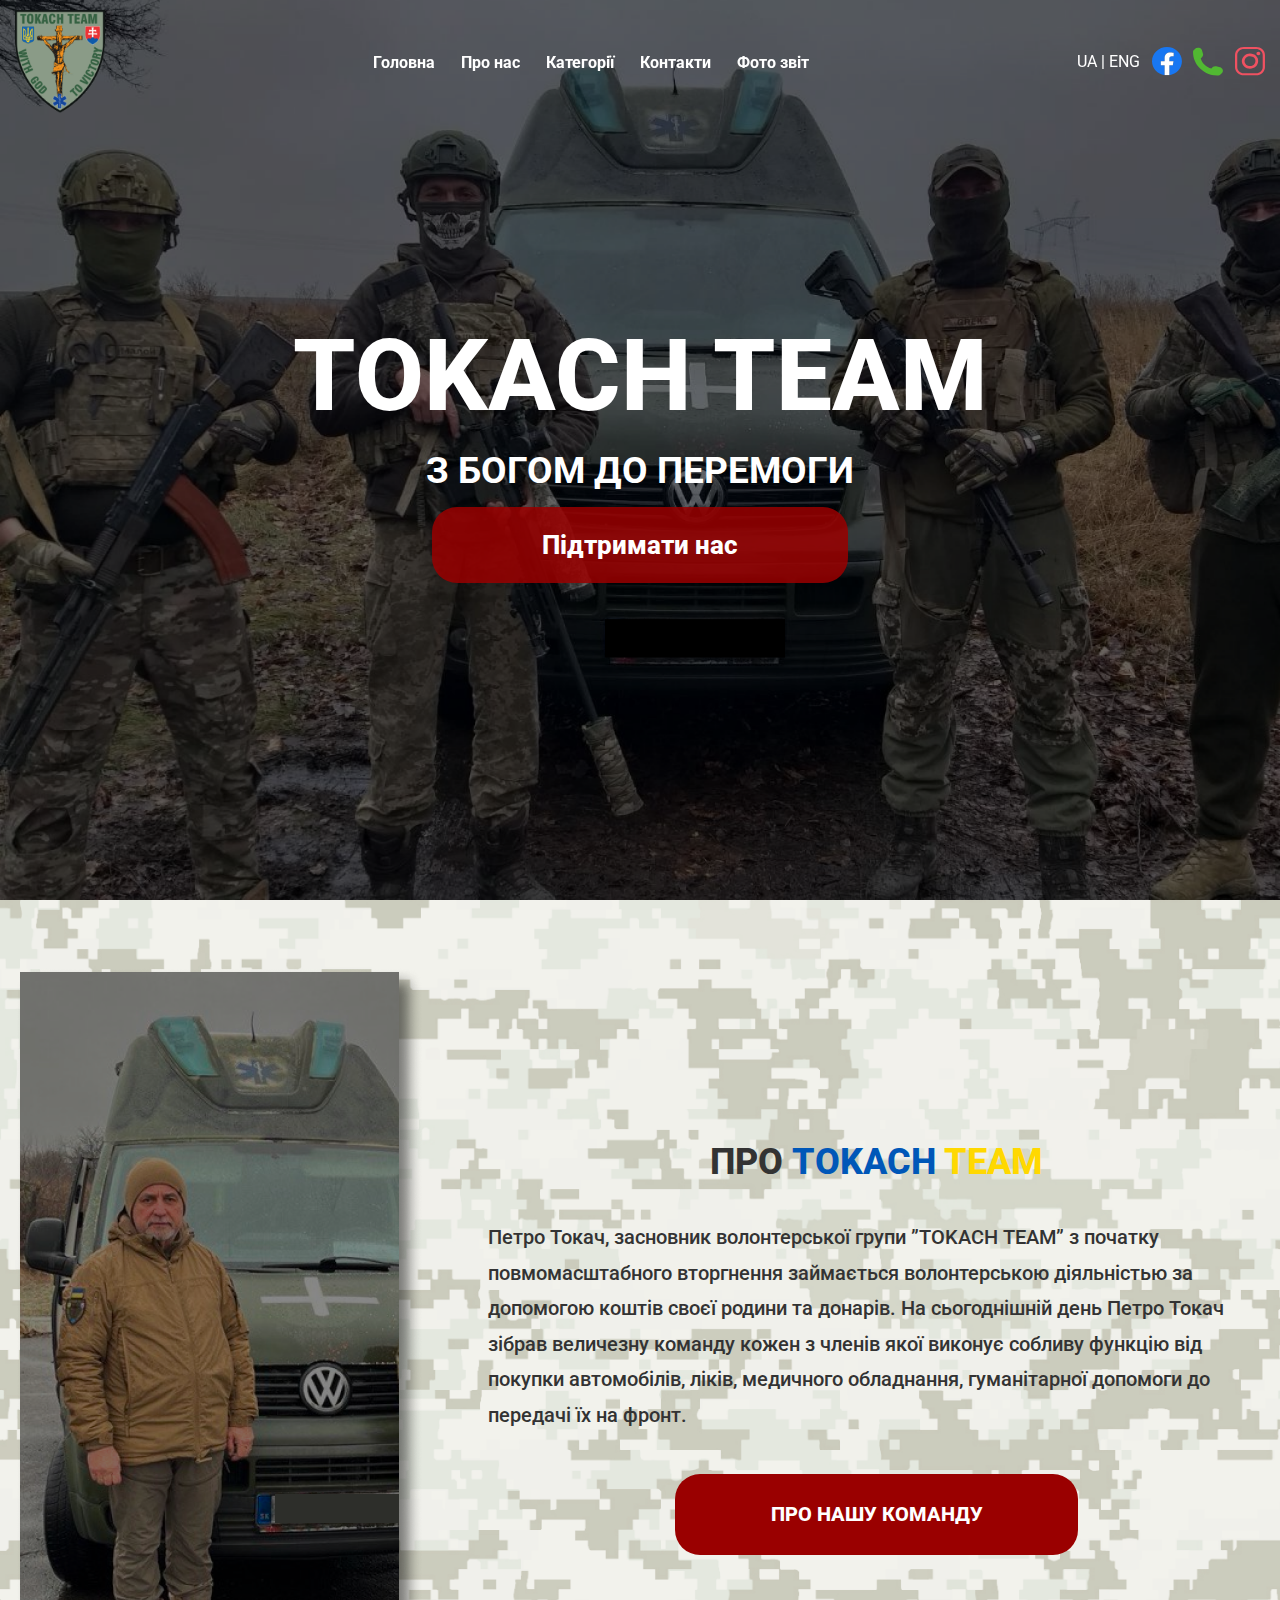
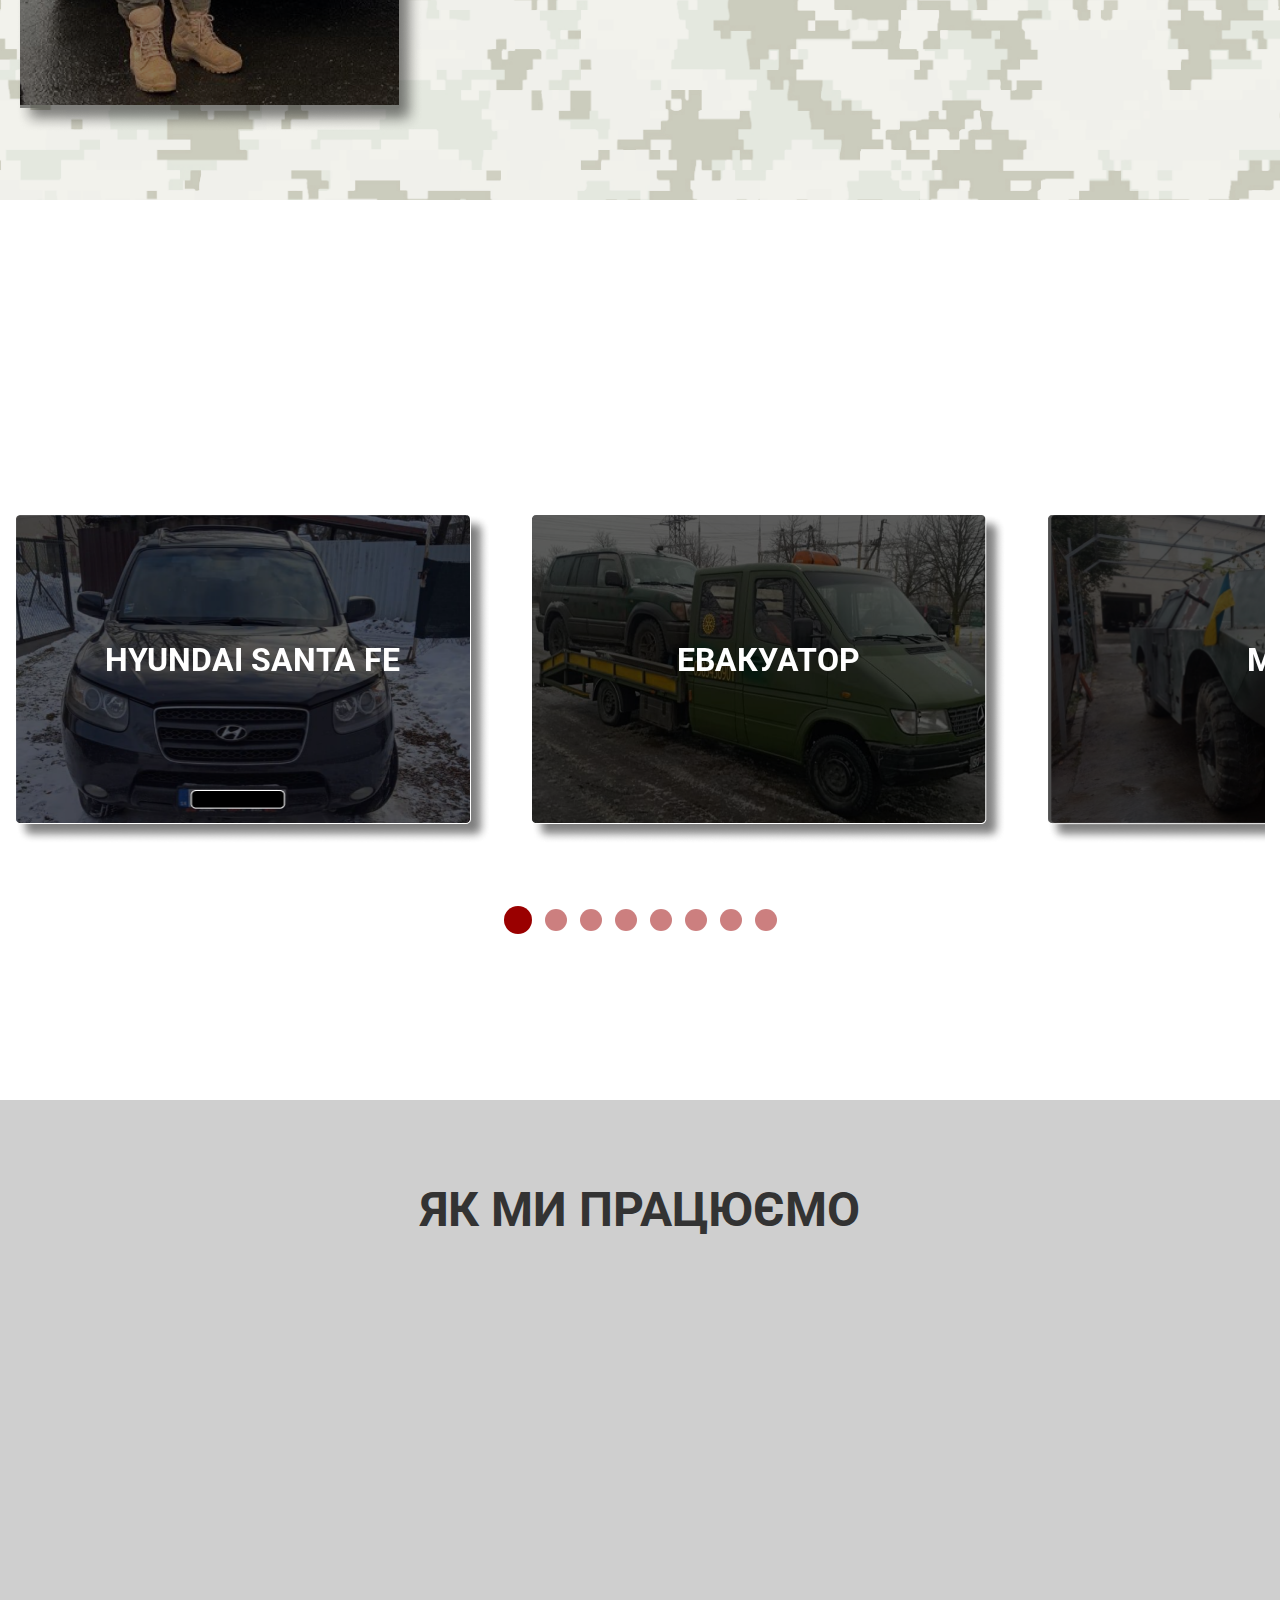
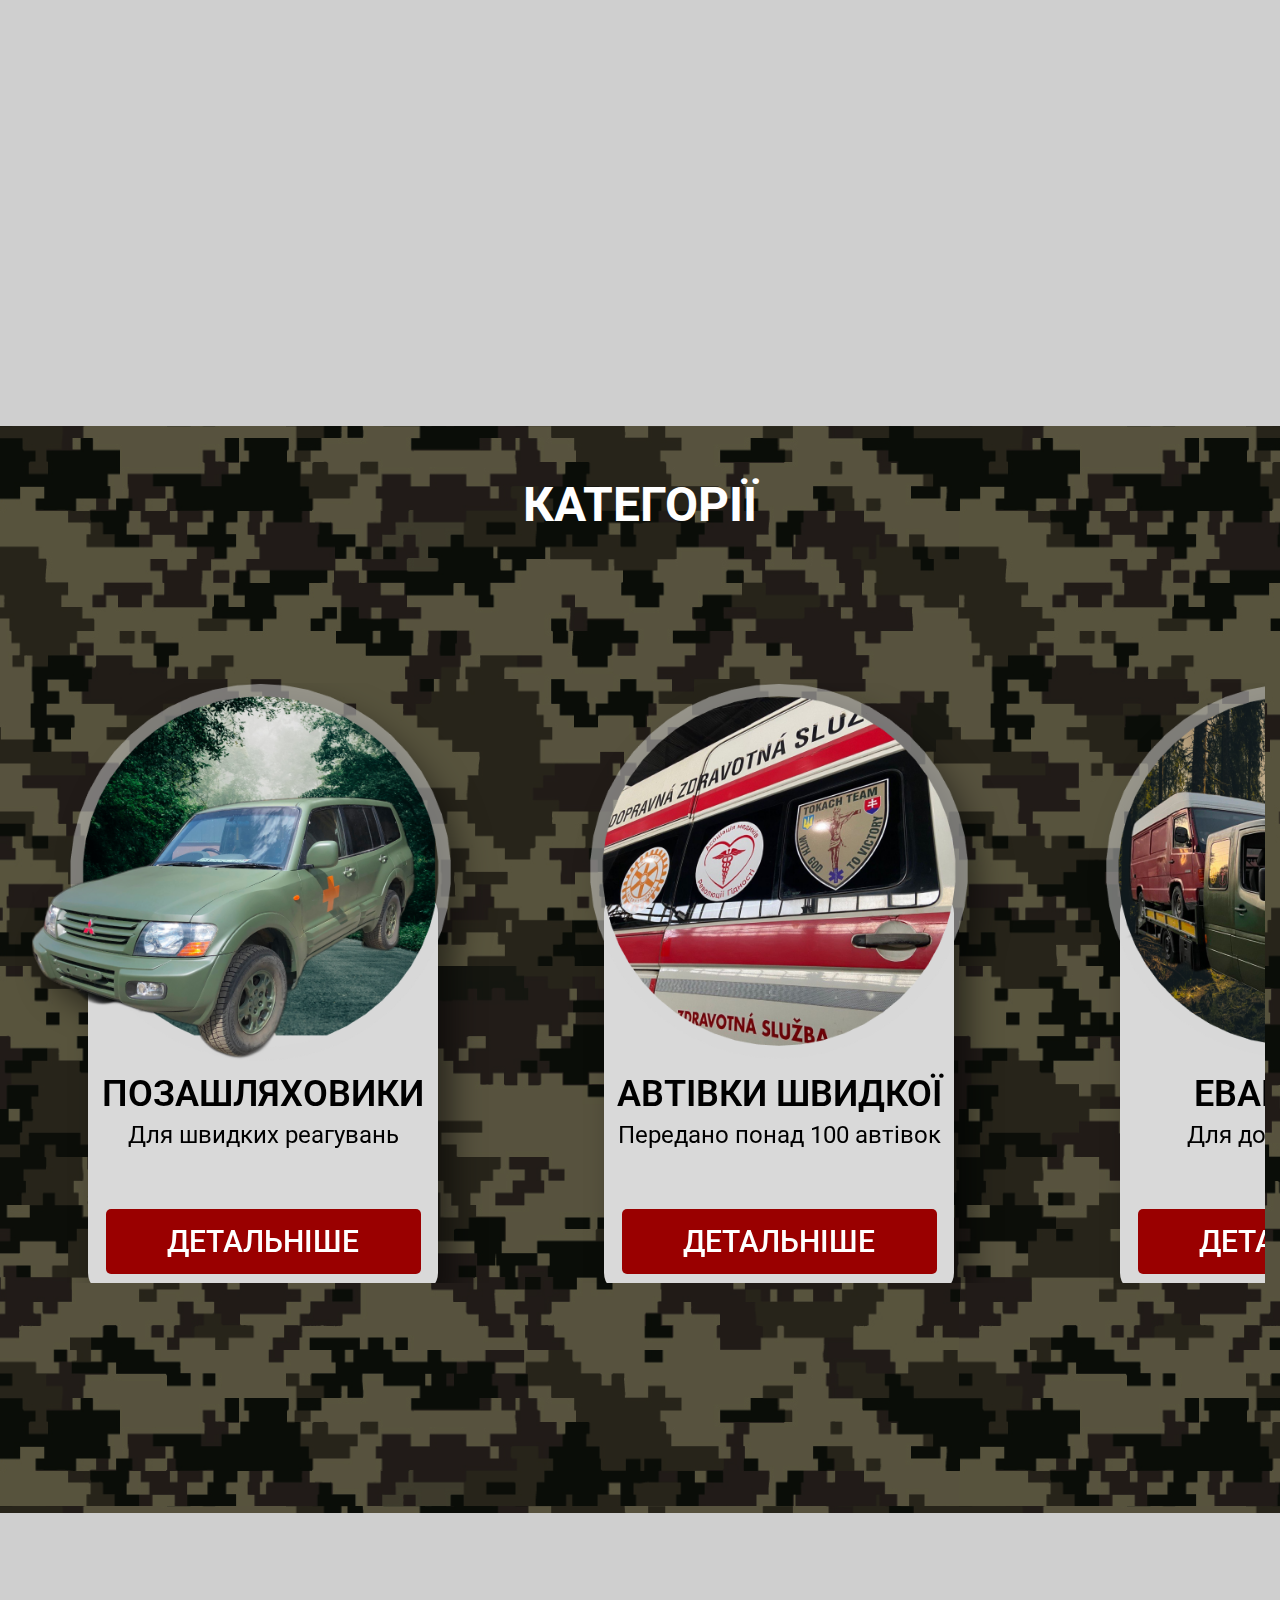
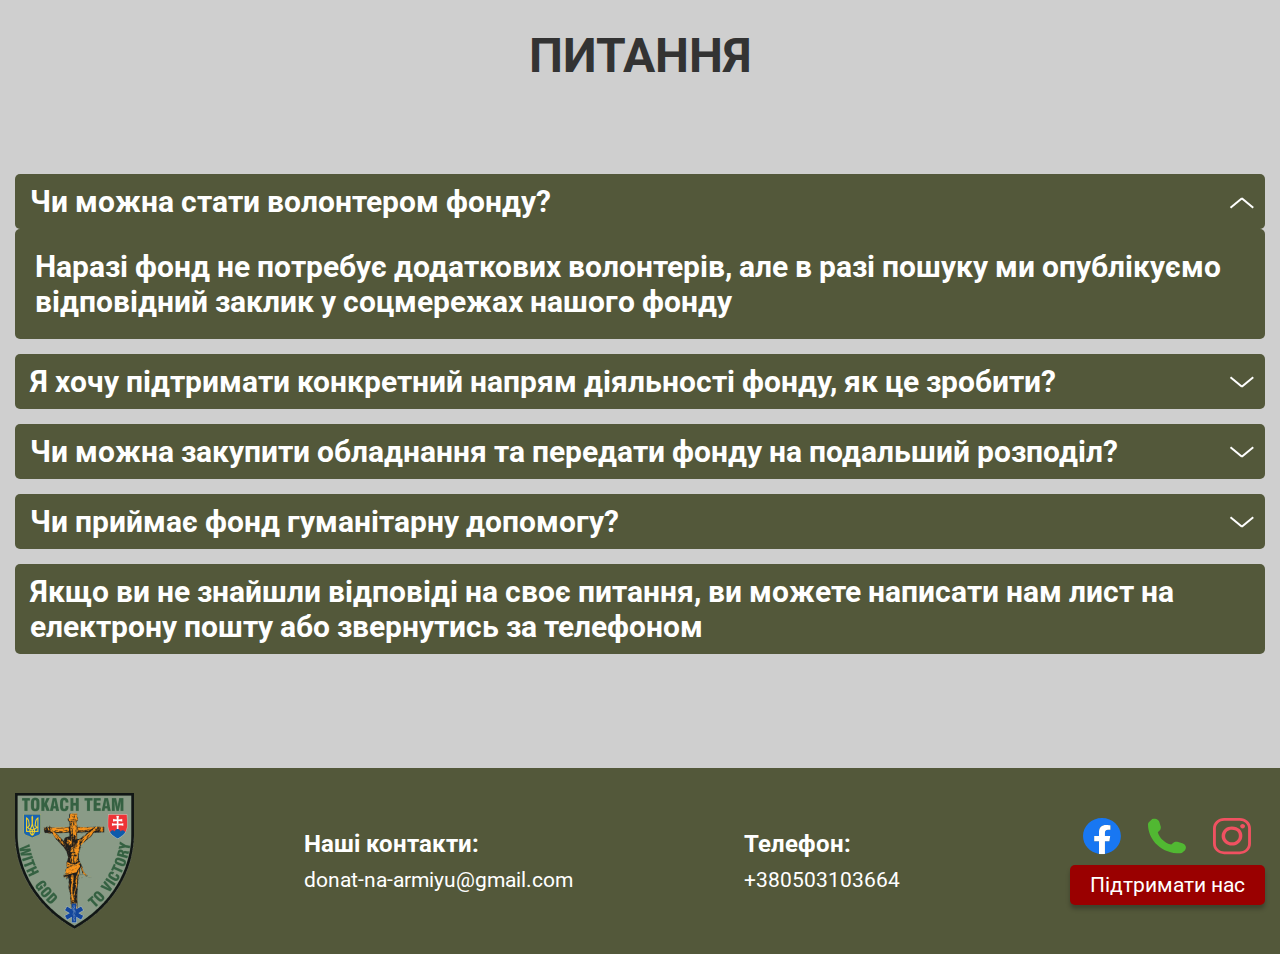
==== commit e7eb8f78: "Add files via upload" ====
--- a/index.html
+++ b/index.html
@@ -6,7 +6,7 @@
 	<meta charset="UTF-8">
 	<meta name="format-detection" content="telephone=no">
 	<!-- <style>body{opacity: 0;}</style> -->
-	<link rel="stylesheet" href="css/style.min.css?_v=20240607164704">
+	<link rel="stylesheet" href="css/style.min.css?_v=20240618170411">
 	<!-- <meta name="robots" content="noindex, nofollow"> -->
 	<meta name="viewport" content="width=device-width, initial-scale=1.0">
 </head>
@@ -16,16 +16,16 @@
 		<header data-scroll="160" class="header">
 			<div class="header__container">
 				<a href="index.html" class="header__logo">
-					<picture><source srcset="img/home/header/logo.webp" type="image/webp"><img src="img/home/header/logo.png" alt="logo"></picture>
+					<img src="img/home/header/logo.png" alt="logo">
 				</a>
 				<div class="header__menu menu">
 					<nav class="menu__body">
 						<ul class="menu__list">
-							<li class="menu__item"><a href="" class="menu__link">Головна</a></li>
-							<li class="menu__item"><a href="" class="menu__link">Про нас</a></li>
+							<li class="menu__item"><a href="index.html" class="menu__link">Головна</a></li>
+							<li class="menu__item"><a href="about.html" class="menu__link">Про нас</a></li>
 							<li class="menu__item"><a href="" class="menu__link">Категорії</a></li>
 							<li class="menu__item"><a href="" class="menu__link">Контакти</a></li>
-							<li class="menu__item"><a href="" class="menu__link">Фото звіт</a></li>
+							<li class="menu__item"><a href="photo.html" class="menu__link">Фото звіт</a></li>
 						</ul>
 					</nav>
 				</div>
@@ -61,7 +61,7 @@
 			<section class="about">
 				<div class="about__container">
 					<div class="about__image">
-						<picture><source srcset="img/home/block1/blockone-img.webp" type="image/webp"><img src="img/home/block1/blockone-img.png" alt="Image"></picture>
+						<img src="img/home/block1/blockone-img.png" alt="Image">
 					</div>
 					<div class="about__text text-about">
 						<h2 class="text-about__title">
@@ -92,7 +92,7 @@
 							<div data-popup=".popup__hyundai" class="donate__slide swiper-slide">
 								<div class="donate__box">
 									<div class="donate__img">
-										<picture><source srcset="img/donate/hyundai.webp" type="image/webp"><img src="img/donate/hyundai.png" alt="hyundai"></picture>
+										<img src="img/donate/hyundai.png" alt="hyundai">
 									</div>
 									<div class="donate__text">hyundai santa fe</div>
 								</div>
@@ -100,7 +100,7 @@
 							<div data-popup=".popup__Evakuator" class="donate__slide swiper-slide">
 								<div class="donate__box">
 									<div class="donate__img">
-										<picture><source srcset="img/donate/Evakuators.webp" type="image/webp"><img src="img/donate/Evakuators.png" alt="Evakuators"></picture>
+										<img src="img/donate/Evakuators.png" alt="Evakuators">
 									</div>
 									<div class="donate__text">Евакуатор</div>
 								</div>
@@ -108,7 +108,7 @@
 							<div data-popup=".popup__mbm" class="donate__slide swiper-slide">
 								<div class="donate__box">
 									<div class="donate__img">
-										<picture><source srcset="img/donate/mbm.webp" type="image/webp"><img src="img/donate/mbm.png" alt="mbm"></picture>
+										<img src="img/donate/mbm.png" alt="mbm">
 									</div>
 									<div class="donate__text">МБМ</div>
 								</div>
@@ -116,7 +116,7 @@
 							<div data-popup=".popup__svidka" class="donate__slide swiper-slide">
 								<div class="donate__box">
 									<div class="donate__img">
-										<picture><source srcset="img/donate/svidka.webp" type="image/webp"><img src="img/donate/svidka.png" alt="svidka"></picture>
+										<img src="img/donate/svidka.png" alt="svidka">
 									</div>
 									<div class="donate__text">швидка №100</div>
 								</div>
@@ -124,7 +124,7 @@
 							<div data-popup=".popup__teplo" class="donate__slide swiper-slide">
 								<div class="donate__box">
 									<div class="donate__img">
-										<picture><source srcset="img/donate/teplo.webp" type="image/webp"><img src="img/donate/teplo.png" alt="teplo"></picture>
+										<img src="img/donate/teplo.png" alt="teplo">
 									</div>
 									<div class="donate__text">Тепловізор</div>
 								</div>
@@ -132,7 +132,7 @@
 							<div data-popup=".popup__Gumanitarka" class="donate__slide swiper-slide">
 								<div class="donate__box">
 									<div class="donate__img">
-										<picture><source srcset="img/donate/Gumanitarka.webp" type="image/webp"><img src="img/donate/Gumanitarka.png" alt="Gumanitarka"></picture>
+										<img src="img/donate/Gumanitarka.png" alt="Gumanitarka">
 									</div>
 									<div class="donate__text">Гуманітарна допомога</div>
 								</div>
@@ -140,7 +140,7 @@
 							<div data-popup=".popup__opel" class="donate__slide swiper-slide">
 								<div class="donate__box">
 									<div class="donate__img">
-										<picture><source srcset="img/donate/opel.webp" type="image/webp"><img src="img/donate/opel.png" alt="opel"></picture>
+										<img src="img/donate/opel.png" alt="opel">
 									</div>
 									<div class="donate__text">Opel Combo</div>
 								</div>
@@ -148,7 +148,7 @@
 							<div data-popup=".popup__iveco" class="donate__slide swiper-slide">
 								<div class="donate__box">
 									<div class="donate__img">
-										<picture><source srcset="img/donate/iveco.webp" type="image/webp"><img src="img/donate/iveco.png" alt="iveco"></picture>
+										<img src="img/donate/iveco.png" alt="iveco">
 									</div>
 									<div class="donate__text">Iveco Daily</div>
 								</div>
@@ -175,32 +175,32 @@
 						<div class="category__wrapper swiper-wrapper">
 							<div class="category__slide swiper-slide">
 								<div class="category__item item-category">
-									<picture><source srcset="img/categoty/car.webp" type="image/webp"><img src="img/categoty/car.png" alt="car" class="item-category__image car"></picture>
+									<img src="img/categoty/car.png" alt="car" class="item-category__image car">
 									<div class="item-category__text">
 										<h2 class="item-category__title">Позашляховики</h2>
 										<p class="item-category__description">Для швидких реагувань</p>
 									</div>
-									<a href="" class="item-category__button">Детальніше</a>
+									<a href="pozashlyahoviki.html" class="item-category__button">Детальніше</a>
 								</div>
 							</div>
 							<div class="category__slide swiper-slide">
 								<div class="category__item item-category">
-									<picture><source srcset="img/categoty/ambulance.webp" type="image/webp"><img src="img/categoty/ambulance.png" alt="ambulance" class="item-category__image ambulance"></picture>
+									<img src="img/categoty/ambulance.png" alt="ambulance" class="item-category__image ambulance">
 									<div class="item-category__text">
 										<h2 class="item-category__title">Автівки швидкої</h2>
 										<p class="item-category__description">Передано понад 100 автівок</p>
 									</div>
-									<a href="" class="item-category__button">Детальніше</a>
+									<a href="ambulance.html" class="item-category__button">Детальніше</a>
 								</div>
 							</div>
 							<div class="category__slide swiper-slide">
 								<div class="category__item item-category">
-									<picture><source srcset="img/categoty/evakuator.webp" type="image/webp"><img src="img/categoty/evakuator.png" alt="evakuator" class="item-category__image evakuator"></picture>
+									<img src="img/categoty/evakuator.png" alt="evakuator" class="item-category__image evakuator">
 									<div class="item-category__text">
 										<h2 class="item-category__title">Евакуатор</h2>
 										<p class="item-category__description">Для доставки авто</p>
 									</div>
-									<a href="" class="item-category__button">Детальніше</a>
+									<a href="evakuator.html" class="item-category__button">Детальніше</a>
 								</div>
 							</div>
 						</div>
@@ -246,7 +246,7 @@
 		<footer class="footer">
 			<div class="footer__container">
 				<div class="footer__logo">
-					<picture><source srcset="img/home/header/logo.webp" type="image/webp"><img src="img/home/header/logo.png" alt="Image"></picture>
+					<img src="img/home/header/logo.png" alt="Image">
 				</div>
 				<div class="footer__contacts contacts-footer">
 					<h2 class="contacts-footer__title">Наші контакти:</h2>
@@ -268,12 +268,12 @@
 							<img src="img/home/header/instagram.svg" alt="Image">
 						</a>
 					</div>
-					<a href="" class="action-footer__button">Підтримати нас</a>
+					<a href="about.html" class="action-footer__button">Підтримати нас</a>
 				</div>
 			</div>
 		</footer>
 	</div>
-	<script src="js/app.min.js?_v=20240607164704"></script>
+	<script src="js/app.min.js?_v=20240618170411"></script>
 	<div id="popup" aria-hidden="true" class="popup popup__hyundai">
 		<div class="popup__wrapper">
 			<div class="popup__content">
@@ -281,7 +281,7 @@
 				<div class="popup__text">
 					<div class="popup__contents contents-popup">
 						<div class="contents-popup__img">
-							<picture><source srcset="img/donate/Hyundaipopup.webp" type="image/webp"><img src="img/donate/Hyundaipopup.png" alt="Image"></picture>
+							<img src="img/donate/Hyundaipopup.png" alt="Image">
 						</div>
 						<div class="contents-popup__text">
 							На сьогодні відкрито збір коштів на цей (данний) автомобіль
@@ -291,7 +291,7 @@
 							в зону бойових дій.
 						</div>
 					</div>
-					<a href="#" class="popup__btn">Підтримайте нас</a>
+					<a href="about.html" class="popup__btn">Підтримайте нас</a>
 				</div>
 			</div>
 		</div>
@@ -305,7 +305,7 @@
 				<div class="popup__text">
 					<div class="popup__contents contents-popup">
 						<div class="contents-popup__img">
-							<picture><source srcset="img/donate/Evakuatorpopup.webp" type="image/webp"><img src="img/donate/Evakuatorpopup.png" alt="Image"></picture>
+							<img src="img/donate/Evakuatorpopup.png" alt="Image">
 						</div>
 						<div class="contents-popup__text">
 							Цей автомобіль – евакуатор (виконує функції евакуатора),
@@ -314,7 +314,7 @@
 							під час виконання бойових завдань.
 						</div>
 					</div>
-					<a href="#" class="popup__btn">Підтримайте нас</a>
+					<a href="about.html" class="popup__btn">Підтримайте нас</a>
 				</div>
 			</div>
 		</div>
@@ -327,7 +327,7 @@
 				<div class="popup__text">
 					<div class="popup__contents contents-popup">
 						<div class="contents-popup__img">
-							<picture><source srcset="img/donate/mbmpopup.webp" type="image/webp"><img src="img/donate/mbmpopup.png" alt="Image"></picture>
+							<img src="img/donate/mbmpopup.png" alt="Image">
 						</div>
 						<div class="contents-popup__text">
 							Цей автомобіль – евакуатор (виконує функції евакуатора),
@@ -336,7 +336,7 @@
 							під час виконання бойових завдань.
 						</div>
 					</div>
-					<a href="#" class="popup__btn">Підтримайте нас</a>
+					<a href="about.html" class="popup__btn">Підтримайте нас</a>
 				</div>
 			</div>
 		</div>
@@ -350,7 +350,7 @@
 				<div class="popup__text">
 					<div class="popup__contents contents-popup">
 						<div class="contents-popup__img">
-							<picture><source srcset="img/donate/svidkapopup.webp" type="image/webp"><img src="img/donate/svidkapopup.png" alt="Image"></picture>
+							<img src="img/donate/svidkapopup.png" alt="Image">
 						</div>
 						<div class="contents-popup__text">
 							Карета швидкої #100 в данний момент виконує доставку поранених
@@ -361,7 +361,7 @@
 							автомобіля, для продовження виконання евакуації.
 						</div>
 					</div>
-					<a href="#" class="popup__btn">Підтримайте нас</a>
+					<a href="about.html" class="popup__btn">Підтримайте нас</a>
 				</div>
 			</div>
 		</div>
@@ -375,7 +375,7 @@
 				<div class="popup__text">
 					<div class="popup__contents contents-popup">
 						<div class="contents-popup__img">
-							<picture><source srcset="img/donate/teplopopup.webp" type="image/webp"><img src="img/donate/teplopopup.png" alt="Image"></picture>
+							<img src="img/donate/teplopopup.png" alt="Image">
 						</div>
 						<div class="contents-popup__text">
 							Терміновий збір на тепловізор та ноутбук для 38 ОСБ (21 ОМБр).
@@ -388,7 +388,7 @@
 							бачити вночі, саме тоді коли ворог має найбільшу активність!
 						</div>
 					</div>
-					<a href="#" class="popup__btn">Підтримайте нас</a>
+					<a href="about.html" class="popup__btn">Підтримайте нас</a>
 				</div>
 			</div>
 		</div>
@@ -402,7 +402,7 @@
 				<div class="popup__text">
 					<div class="popup__contents contents-popup">
 						<div class="contents-popup__img">
-							<picture><source srcset="img/donate/gumonitarkapopup.webp" type="image/webp"><img src="img/donate/gumonitarkapopup.png" alt="Image"></picture>
+							<img src="img/donate/gumonitarkapopup.png" alt="Image">
 						</div>
 						<div class="contents-popup__text">
 							Ми постійно збираємо допомогу нашим солдатам у
@@ -410,7 +410,7 @@
 							для найскорішої перемоги
 						</div>
 					</div>
-					<a href="#" class="popup__btn">Підтримайте нас</a>
+					<a href="about.html" class="popup__btn">Підтримайте нас</a>
 				</div>
 			</div>
 		</div>
@@ -424,14 +424,14 @@
 				<div class="popup__text">
 					<div class="popup__contents contents-popup">
 						<div class="contents-popup__img">
-							<picture><source srcset="img/donate/opelpopup.webp" type="image/webp"><img src="img/donate/opelpopup.png" alt="Image"></picture>
+							<img src="img/donate/opelpopup.png" alt="Image">
 						</div>
 						<div class="contents-popup__text">
 							Ми постійно збираємо допомогу нашим солдатам у вигляді харчів,
 							медикаментів, медичного обладнанння для найскорішої перемоги
 						</div>
 					</div>
-					<a href="#" class="popup__btn">Підтримайте нас</a>
+					<a href="about.html" class="popup__btn">Підтримайте нас</a>
 				</div>
 			</div>
 		</div>
@@ -445,7 +445,7 @@
 				<div class="popup__text">
 					<div class="popup__contents contents-popup">
 						<div class="contents-popup__img">
-							<picture><source srcset="img/donate/ivecopopup.webp" type="image/webp"><img src="img/donate/ivecopopup.png" alt="Image"></picture>
+							<img src="img/donate/ivecopopup.png" alt="Image">
 						</div>
 						<div class="contents-popup__text">
 							На сьогодні відкрито збір коштів на данний автомобіль Iveco Daily,
@@ -454,7 +454,7 @@
 							переміщення в зону бойових дій.
 						</div>
 					</div>
-					<a href="#" class="popup__btn">Підтримайте нас</a>
+					<a href="about.html" class="popup__btn">Підтримайте нас</a>
 				</div>
 			</div>
 		</div>
--- a/css/style.min.css
+++ b/css/style.min.css
@@ -1 +1 @@
-@import url(https://fonts.googleapis.com/css?family=Roboto:100,300,regular,500,700,900);*{padding:0;margin:0;border:0}*,*::after,*::before{box-sizing:border-box}*::after,*::before{display:inline-block}body,html{height:100%;min-width:320px}body{color:#333;line-height:1;font-family:Roboto;font-size:1.3125rem;-ms-text-size-adjust:100%;-moz-text-size-adjust:100%;-webkit-text-size-adjust:100%;-webkit-font-smoothing:antialiased;-moz-osx-font-smoothing:grayscale}button,input,textarea{font-family:Roboto;font-size:inherit;line-height:inherit;color:inherit;background-color:transparent}input,textarea{width:100%}button,option,select{cursor:pointer}a{display:inline-block;color:inherit;text-decoration:none}ul li{list-style:none}img{vertical-align:top}h1,h2,h3,h4,h5,h6{font-weight:inherit;font-size:inherit}.lock body{overflow:hidden;touch-action:none;-ms-scroll-chaining:none;overscroll-behavior:none}.wrapper{min-height:100%;display:flex;flex-direction:column;overflow:hidden}@supports (overflow:clip){.wrapper{overflow:clip}}.wrapper > main{flex:1 1 auto}.wrapper > *{min-width:0}[class*=__container]{max-width:90rem;margin:0 auto;padding:0 .9375rem}.icon-menu{display:none}body::after{content:"";background-color:rgba(0,0,0,.5);position:fixed;width:100%;height:100%;top:0;left:0;opacity:0;transition:opacity .8s ease 0s;pointer-events:none;z-index:149}.popup-show body::after{opacity:1}.popup{position:fixed;top:0;left:0;bottom:0;right:0;padding:30px 10px;transition:visibility .8s ease 0s;visibility:hidden;pointer-events:none}.popup_show{z-index:150;visibility:visible;overflow:auto;pointer-events:auto}.popup_show .popup__content{visibility:visible;-webkit-transform:scale(1);transform:scale(1)}.popup__wrapper{display:flex;flex-direction:column;align-items:center;min-height:100%;flex:1 1 auto;width:100%;display:flex;justify-content:center;align-items:center}.popup__content{visibility:hidden;-webkit-transform:scale(0);transform:scale(0);transition:-webkit-transform .3s ease 0s;transition:transform .3s ease 0s;transition:transform .3s ease 0s,-webkit-transform .3s ease 0s;background-color:#eee;padding:20px;width:100%;max-width:900px;border-radius:20px}.lock .popup__content{visibility:visible}.spollers{display:grid;gap:15px}.spollers__item{font-size:1.25rem}.spollers__title{width:100%;cursor:default;text-align:left;padding:.625rem .9375rem;border-radius:.3125rem;position:relative;list-style:none;background:#53583a}.spollers__title::-webkit-details-marker,.spollers__title::marker{display:none}._spoller-init .spollers__title{cursor:pointer}._spoller-init .spollers__title::after,._spoller-init .spollers__title::before{content:"";position:absolute;right:10px;top:50%;background-color:#fff;height:2px;width:15px;transition:-webkit-transform .5s ease 0s;transition:transform .5s ease 0s;transition:transform .5s ease 0s,-webkit-transform .5s ease 0s}._spoller-init .spollers__title::before{-webkit-transform:translate(-75%,-50%) rotate(40deg);transform:translate(-75%,-50%) rotate(40deg)}._spoller-init .spollers__title::after{-webkit-transform:translate(0,-50%) rotate(-40deg);transform:translate(0,-50%) rotate(-40deg)}._spoller-init .spollers__title._spoller-active::before{-webkit-transform:translateX(-75%) rotate(-40deg);transform:translateX(-75%) rotate(-40deg)}._spoller-init .spollers__title._spoller-active::after{-webkit-transform:rotate(40deg);transform:rotate(40deg)}.spollers__body{padding:1.25rem;border-radius:.3125rem;background:#53583a}.ibg{width:100%;height:100%;-o-object-fit:cover;object-fit:cover}.ibg--top{-o-object-position:top;object-position:top}.ibg--bottom{-o-object-position:bottom;object-position:bottom}.ibg--left{-o-object-position:left;object-position:left}.ibg--right{-o-object-position:right;object-position:right}.ibg--contain{-o-object-fit:contain;object-fit:contain}.header{position:fixed;width:100%;padding:10px 0;background-color:transparent;transition:all .3s;z-index:2}.header__container{display:flex;justify-content:space-between;align-items:center;position:relative}.header__logo{width:90px;z-index:2}.header__logo img{width:100%}.header__actions{display:flex;align-items:center;-webkit-column-gap:1.25rem;-moz-column-gap:1.25rem;column-gap:1.25rem;z-index:2}._header-scroll{background:#53583a}.menu__body{padding:0 10px}.menu__list{display:flex;align-items:center;-webkit-column-gap:2.5rem;-moz-column-gap:2.5rem;column-gap:2.5rem;flex-wrap:wrap}.menu__link{color:#fff;font-size:16px;font-weight:700;line-height:normal;transition:all .3s}.menu__link:hover{color:#d6d6d6}.actions-header__language{color:#fff;font-size:16px;font-weight:400;line-height:normal}.actions-header__socials{display:flex;align-items:center;-webkit-column-gap:1.25rem;-moz-column-gap:1.25rem;column-gap:1.25rem}.language-actions__link{transition:all .3s;cursor:pointer}.language-actions__link:hover{cursor:default;color:#d6d6d6}.socials-actions__facebook{transition:all .3s;width:30px}.socials-actions__facebook:hover{-webkit-transform:rotate(-40deg);transform:rotate(-40deg)}.socials-actions__facebook img{width:100%}.socials-actions__phone{transition:all .3s;width:30px}.socials-actions__phone:hover{-webkit-transform:rotate(30deg);transform:rotate(30deg)}.socials-actions__phone img{width:100%}.socials-actions__instagram{transition:all .3s;width:30px}.socials-actions__instagram:hover{-webkit-transform:rotate(20deg);transform:rotate(20deg)}.socials-actions__instagram img{width:100%}.footer{background:#53583a}.footer__container{display:flex;align-items:center;justify-content:space-between;padding-top:1.5625rem;padding-bottom:1.5625rem}.footer__contacts{display:flex;flex-direction:column;row-gap:.625rem}.footer__phone{display:flex;flex-direction:column;row-gap:.625rem}.footer__action{display:flex;flex-direction:column;row-gap:.625rem}.contacts-footer__title{color:#fff;font-family:Roboto;font-size:24px;font-style:normal;font-weight:700;line-height:normal}.contacts-footer__mail{color:#fff;font-family:Roboto;font-size:21px;font-style:normal;font-weight:400;line-height:normal;transition:all .3s}.contacts-footer__mail:hover{scale:1.1}.phone-footer__title{color:#fff;font-family:Roboto;font-size:24px;font-style:normal;font-weight:700;line-height:normal}.phone-footer__phone{color:#fff;font-family:Roboto;font-size:21px;font-style:normal;font-weight:400;line-height:normal;transition:all .3s}.phone-footer__phone:hover{scale:1.1}.action-footer__social{display:flex;align-items:center;justify-content:space-around}.action-footer__button{color:#fff;font-family:Roboto;font-size:21px;font-style:normal;font-weight:400;line-height:normal;border-radius:5px;background:#9a0000;box-shadow:0 4px 4px 0 rgba(0,0,0,.25);padding:8px 20px;transition:all .3s}.action-footer__button:hover{background:#c90808}.social-footer__item{transition:all .3s}.social-footer__item:hover{-webkit-transform:rotate(45deg);transform:rotate(45deg)}a:active,a:focus{outline:0}input,textarea{outline:0}input:active,textarea:active{outline:0}:focus{outline:0}textarea{resize:none}textarea{resize:vertical}textarea{resize:horizontal}.no-webp .hero{background:url(../img/home/banner.png) no-repeat top}.hero{width:100%;height:100vh;background-size:cover}.hero__container{display:flex;flex-direction:column;row-gap:15px;align-items:center;justify-content:center;width:100%;height:100%}.hero__title{color:#fff;font-size:100px;font-weight:800;line-height:normal;text-transform:uppercase}.hero__description{color:#fff;font-size:37px;font-weight:700;line-height:normal;text-transform:uppercase}.hero__btn{color:#fff;font-family:Roboto;font-size:26px;font-weight:800;line-height:normal;border-radius:25px;background:rgba(154,0,0,.8509803922);padding:23px 110px;transition:all .3s}.hero__btn:hover{background-color:#820101}.no-webp .about{background:url(../img/home/block1/bg.png) no-repeat top}.about{width:100%;height:100vh;display:flex;background-size:cover}.about__container{display:flex;width:100%;align-items:center;-webkit-column-gap:120px;-moz-column-gap:120px;column-gap:120px}.about__text{display:flex;flex-direction:column;align-items:center;row-gap:40px}.text-about__title{font-size:40px;font-weight:800;line-height:55px;text-transform:uppercase}.text-about__description{font-size:28px;font-weight:500;line-height:55px}.button{color:#fff;font-size:26px;font-weight:800;line-height:normal;text-transform:uppercase;padding:40px 140px;border-radius:25px;background:#9a0000}.blue{color:#0057b8}.yellow{color:#ffd800}.no-webp .donate{background:url(../img/donate/bg.png) no-repeat top}.donate{width:100%;height:100vh;display:flex;background-size:cover;display:flex;align-items:center;justify-content:center}.donate__container{position:relative;width:100%;display:flex;flex-direction:column;text-align:center;row-gap:6.25rem;transition:all .3s}.menu-open .donate__container{scale:0}.donate__title{color:#fff;text-align:center;font-size:48px;font-style:normal;font-weight:700;line-height:normal;text-transform:uppercase}.donate__slider{height:430px}.donate__wrapper{align-items:center}.donate__box{width:100%;position:relative;display:flex;align-items:center;justify-content:center;height:310px;cursor:pointer}.donate__img{position:absolute;top:0;left:0;width:100%}.donate__img img{width:100%}.donate__text{position:relative;z-index:2;color:#fff;text-align:center;-webkit-text-stroke-width:1;-webkit-text-stroke-color:#fff;font-family:Roboto;font-size:32px;font-style:normal;font-weight:700;line-height:normal;text-transform:uppercase;width:80%}.popup__close{display:flex;font-size:40px;-webkit-transform:rotate(45deg);transform:rotate(45deg)}.popup__close:active{border:none}.popup__close:focus{border:none}.popup__text{display:flex;flex-direction:column;align-items:center;row-gap:3.125rem}.popup__contents{display:flex;flex-direction:column;align-items:center;row-gap:3.125rem}.popup__btn{width:100%;padding:21px 0;display:flex;justify-content:center;border-radius:5px;background:#4d5237;box-shadow:10px 10px 10px 0 rgba(0,0,0,.39);transition:all .3s;color:#fff}.popup__btn:hover{background:#5c6242}.contents-popup__img{width:100%}.contents-popup__img img{width:100%}.contents-popup__text{color:#333;font-family:Roboto;font-size:28px;font-style:normal;font-weight:500;line-height:normal;text-transform:uppercase}.video{background:#cfcfcf}.video__container{display:flex;flex-direction:column;row-gap:4.625rem;padding-top:5.0625rem;padding-bottom:6.875rem}.video__title{color:#333;text-align:center;font-family:Roboto;font-size:48px;font-style:normal;font-weight:700;line-height:normal;text-transform:uppercase}.video__frame{width:100%}.video__frame iframe{width:100%;height:37.5rem}.no-webp .category{background:url(../img/categoty/bg.png)}.category__container{padding-top:3.125rem;padding-bottom:8.125rem;display:flex;flex-direction:column;row-gap:15.625rem}.category__title{color:#fff;text-align:center;font-family:Roboto;font-size:48px;font-style:normal;font-weight:700;line-height:normal;text-transform:uppercase}.category__items{display:flex;justify-content:space-around}.category__item{display:flex;flex-direction:column;border-radius:20px;background:#d9d9d9;align-items:center;position:relative;width:350px;height:25rem;justify-content:center;-webkit-filter:drop-shadow(15px 15px 15px rgba(0, 0, 0, .5));filter:drop-shadow(15px 15px 15px rgba(0, 0, 0, .5));-webkit-transform:translate(70px,210px);transform:translate(70px,210px)}.category__slide{height:37.5rem!important;display:flex;justify-content:center;-webkit-transform:translateX(-60px);transform:translateX(-60px)}.category__slider{-webkit-transform:translateY(-100px);transform:translateY(-100px)}.evakuator{width:132%;-webkit-transform:translate(-2px,-40px);transform:translate(-2px,-40px)}.ambulance{width:108%;-webkit-transform:translateY(-40px);transform:translateY(-40px)}.car{width:120%;-webkit-transform:translate(-22px,-40px);transform:translate(-22px,-40px)}.item-category__image{position:absolute;top:-10.625rem}.item-category__text{padding-top:6.25rem;display:flex;flex-direction:column;align-items:center;row-gap:.375rem}.item-category__title{color:#000;font-family:Roboto;font-size:36px;font-style:normal;font-weight:600;line-height:normal;text-transform:uppercase}.item-category__description{color:#000;font-family:Roboto;font-size:24px;font-style:normal;font-weight:400;line-height:normal}.item-category__button{color:#fff;font-family:Roboto;font-size:30px;font-style:normal;font-weight:500;line-height:normal;text-transform:uppercase;border-radius:5px;background:#9a0000;width:90%;padding:15px 0;display:flex;align-items:center;justify-content:center;-webkit-transform:translateY(60px);transform:translateY(60px);transition:.3s}.item-category__button:hover{background:#c10a0a}.faq{background-color:#cfcfcf}.faq__container{display:flex;flex-direction:column;align-items:center;padding-top:7.125rem;padding-bottom:7.125rem;row-gap:5.625rem}.faq__title{color:#333;text-align:center;font-family:Roboto;font-size:48px;font-style:normal;font-weight:700;line-height:normal;text-transform:uppercase}.faq__description{color:#fff;font-family:Roboto;font-size:30px;font-style:normal;font-weight:700;line-height:normal;width:100%;cursor:default;text-align:left;padding:.625rem .9375rem;border-radius:.3125rem;position:relative;list-style:none;background:#53583a}.spollers__title{color:#fff;font-family:Roboto;font-size:30px;font-style:normal;font-weight:700;line-height:normal}.spollers__body{color:#fff;font-family:Roboto;font-size:30px;font-style:normal;font-weight:700;line-height:normal}.spoler-text{width:90%}@font-face{font-family:swiper-icons;src:url("data:application/font-woff;charset=utf-8;base64, [base64]//wADZ2x5ZgAAAywAAADMAAAD2MHtryVoZWFkAAABbAAAADAAAAA2E2+eoWhoZWEAAAGcAAAAHwAAACQC9gDzaG10eAAAAigAAAAZAAAArgJkABFsb2NhAAAC0AAAAFoAAABaFQAUGG1heHAAAAG8AAAAHwAAACAAcABAbmFtZQAAA/gAAAE5AAACXvFdBwlwb3N0AAAFNAAAAGIAAACE5s74hXjaY2BkYGAAYpf5Hu/j+W2+MnAzMYDAzaX6QjD6/4//Bxj5GA8AuRwMYGkAPywL13jaY2BkYGA88P8Agx4j+/8fQDYfA1AEBWgDAIB2BOoAeNpjYGRgYNBh4GdgYgABEMnIABJzYNADCQAACWgAsQB42mNgYfzCOIGBlYGB0YcxjYGBwR1Kf2WQZGhhYGBiYGVmgAFGBiQQkOaawtDAoMBQxXjg/wEGPcYDDA4wNUA2CCgwsAAAO4EL6gAAeNpj2M0gyAACqxgGNWBkZ2D4/wMA+xkDdgAAAHjaY2BgYGaAYBkGRgYQiAHyGMF8FgYHIM3DwMHABGQrMOgyWDLEM1T9/w8UBfEMgLzE////P/5//f/V/xv+r4eaAAeMbAxwIUYmIMHEgKYAYjUcsDAwsLKxc3BycfPw8jEQA/[base64]/uznmfPFBNODM2K7MTQ45YEAZqGP81AmGGcF3iPqOop0r1SPTaTbVkfUe4HXj97wYE+yNwWYxwWu4v1ugWHgo3S1XdZEVqWM7ET0cfnLGxWfkgR42o2PvWrDMBSFj/IHLaF0zKjRgdiVMwScNRAoWUoH78Y2icB/yIY09An6AH2Bdu/UB+yxopYshQiEvnvu0dURgDt8QeC8PDw7Fpji3fEA4z/PEJ6YOB5hKh4dj3EvXhxPqH/SKUY3rJ7srZ4FZnh1PMAtPhwP6fl2PMJMPDgeQ4rY8YT6Gzao0eAEA409DuggmTnFnOcSCiEiLMgxCiTI6Cq5DZUd3Qmp10vO0LaLTd2cjN4fOumlc7lUYbSQcZFkutRG7g6JKZKy0RmdLY680CDnEJ+UMkpFFe1RN7nxdVpXrC4aTtnaurOnYercZg2YVmLN/d/gczfEimrE/fs/bOuq29Zmn8tloORaXgZgGa78yO9/cnXm2BpaGvq25Dv9S4E9+5SIc9PqupJKhYFSSl47+Qcr1mYNAAAAeNptw0cKwkAAAMDZJA8Q7OUJvkLsPfZ6zFVERPy8qHh2YER+3i/BP83vIBLLySsoKimrqKqpa2hp6+jq6RsYGhmbmJqZSy0sraxtbO3sHRydnEMU4uR6yx7JJXveP7WrDycAAAAAAAH//wACeNpjYGRgYOABYhkgZgJCZgZNBkYGLQZtIJsFLMYAAAw3ALgAeNolizEKgDAQBCchRbC2sFER0YD6qVQiBCv/H9ezGI6Z5XBAw8CBK/m5iQQVauVbXLnOrMZv2oLdKFa8Pjuru2hJzGabmOSLzNMzvutpB3N42mNgZGBg4GKQYzBhYMxJLMlj4GBgAYow/P/PAJJhLM6sSoWKfWCAAwDAjgbRAAB42mNgYGBkAIIbCZo5IPrmUn0hGA0AO8EFTQAA");font-weight:400;font-style:normal}:root{--swiper-theme-color:#007aff}.swiper{position:relative;overflow:hidden;list-style:none;padding:0;z-index:1}.swiper-vertical > .swiper-wrapper{flex-direction:column}.swiper-wrapper{position:relative;width:100%;height:100%;z-index:1;display:flex;transition-property:-webkit-transform;transition-property:transform;transition-property:transform,-webkit-transform;box-sizing:content-box}.swiper-android .swiper-slide,.swiper-wrapper{-webkit-transform:translate3d(0,0,0);transform:translate3d(0,0,0)}.swiper-pointer-events{touch-action:pan-y}.swiper-pointer-events.swiper-vertical{touch-action:pan-x}.swiper-slide{flex-shrink:0;width:100%;height:100%;position:relative;transition-property:-webkit-transform;transition-property:transform;transition-property:transform,-webkit-transform}.swiper-slide-invisible-blank{visibility:hidden}.swiper-autoheight,.swiper-autoheight .swiper-slide{height:auto}.swiper-autoheight .swiper-wrapper{align-items:flex-start;transition-property:height,-webkit-transform;transition-property:transform,height;transition-property:transform,height,-webkit-transform}.swiper-3d,.swiper-3d.swiper-css-mode .swiper-wrapper{-webkit-perspective:1200px;perspective:1200px}.swiper-3d .swiper-cube-shadow,.swiper-3d .swiper-slide,.swiper-3d .swiper-slide-shadow,.swiper-3d .swiper-slide-shadow-bottom,.swiper-3d .swiper-slide-shadow-left,.swiper-3d .swiper-slide-shadow-right,.swiper-3d .swiper-slide-shadow-top,.swiper-3d .swiper-wrapper{-webkit-transform-style:preserve-3d;transform-style:preserve-3d}.swiper-3d .swiper-slide-shadow,.swiper-3d .swiper-slide-shadow-bottom,.swiper-3d .swiper-slide-shadow-left,.swiper-3d .swiper-slide-shadow-right,.swiper-3d .swiper-slide-shadow-top{position:absolute;left:0;top:0;width:100%;height:100%;pointer-events:none;z-index:10}.swiper-3d .swiper-slide-shadow{background:rgba(0,0,0,.15)}.swiper-3d .swiper-slide-shadow-left{background-image:linear-gradient(to left,rgba(0,0,0,.5),rgba(0,0,0,0))}.swiper-3d .swiper-slide-shadow-right{background-image:linear-gradient(to right,rgba(0,0,0,.5),rgba(0,0,0,0))}.swiper-3d .swiper-slide-shadow-top{background-image:linear-gradient(to top,rgba(0,0,0,.5),rgba(0,0,0,0))}.swiper-3d .swiper-slide-shadow-bottom{background-image:linear-gradient(to bottom,rgba(0,0,0,.5),rgba(0,0,0,0))}.swiper-css-mode > .swiper-wrapper{overflow:auto;scrollbar-width:none;-ms-overflow-style:none}.swiper-css-mode > .swiper-wrapper::-webkit-scrollbar{display:none}.swiper-css-mode > .swiper-wrapper > .swiper-slide{scroll-snap-align:start start}.swiper-horizontal.swiper-css-mode > .swiper-wrapper{-ms-scroll-snap-type:x mandatory;scroll-snap-type:x mandatory}.swiper-vertical.swiper-css-mode > .swiper-wrapper{-ms-scroll-snap-type:y mandatory;scroll-snap-type:y mandatory}.swiper-centered > .swiper-wrapper::before{content:"";flex-shrink:0;order:9999}.swiper-centered.swiper-horizontal > .swiper-wrapper > .swiper-slide:first-child{-webkit-margin-start:var(--swiper-centered-offset-before);margin-inline-start:var(--swiper-centered-offset-before)}.swiper-centered.swiper-horizontal > .swiper-wrapper::before{height:100%;min-height:1px;width:var(--swiper-centered-offset-after)}.swiper-centered.swiper-vertical > .swiper-wrapper > .swiper-slide:first-child{-webkit-margin-before:var(--swiper-centered-offset-before);margin-block-start:var(--swiper-centered-offset-before)}.swiper-centered.swiper-vertical > .swiper-wrapper::before{width:100%;min-width:1px;height:var(--swiper-centered-offset-after)}.swiper-centered > .swiper-wrapper > .swiper-slide{scroll-snap-align:center center}.swiper-virtual.swiper-css-mode .swiper-wrapper::after{content:"";position:absolute;left:0;top:0;pointer-events:none}.swiper-virtual.swiper-css-mode.swiper-horizontal .swiper-wrapper::after{height:1px;width:var(--swiper-virtual-size)}.swiper-virtual.swiper-css-mode.swiper-vertical .swiper-wrapper::after{width:1px;height:var(--swiper-virtual-size)}:root{--swiper-navigation-size:44px}.swiper-button-next,.swiper-button-prev{position:absolute;top:50%;width:calc(var(--swiper-navigation-size)/ 44 * 27);height:var(--swiper-navigation-size);margin-top:calc(0px - var(--swiper-navigation-size)/ 2);z-index:10;cursor:pointer;display:flex;align-items:center;justify-content:center;color:var(--swiper-navigation-color,var(--swiper-theme-color))}.swiper-button-next.swiper-button-disabled,.swiper-button-prev.swiper-button-disabled{opacity:.35;cursor:auto;pointer-events:none}.swiper-button-next:after,.swiper-button-prev:after{font-family:swiper-icons;font-size:var(--swiper-navigation-size);text-transform:none!important;letter-spacing:0;text-transform:none;font-variant:initial;line-height:1}.swiper-button-prev,.swiper-rtl .swiper-button-next{left:10px;right:auto}.swiper-button-prev:after,.swiper-rtl .swiper-button-next:after{content:"prev"}.swiper-button-next,.swiper-rtl .swiper-button-prev{right:10px;left:auto}.swiper-button-next:after,.swiper-rtl .swiper-button-prev:after{content:"next"}.swiper-button-lock{display:none}.swiper-pagination{position:absolute;text-align:center;transition:.3s opacity;-webkit-transform:translate3d(0,0,0);transform:translate3d(0,0,0);z-index:10;display:flex;align-items:center;justify-content:center;-webkit-column-gap:5px;-moz-column-gap:5px;column-gap:5px}.swiper-pagination.swiper-pagination-hidden{opacity:0}.swiper-horizontal > .swiper-pagination-bullets,.swiper-pagination-bullets.swiper-pagination-horizontal,.swiper-pagination-custom,.swiper-pagination-fraction{bottom:10px;left:0;width:100%}.swiper-pagination-bullets-dynamic{overflow:hidden;font-size:0}.swiper-pagination-bullets-dynamic .swiper-pagination-bullet{-webkit-transform:scale(.33);transform:scale(.33);position:relative}.swiper-pagination-bullets-dynamic .swiper-pagination-bullet-active{-webkit-transform:scale(1);transform:scale(1)}.swiper-pagination-bullets-dynamic .swiper-pagination-bullet-active-main{-webkit-transform:scale(1);transform:scale(1)}.swiper-pagination-bullets-dynamic .swiper-pagination-bullet-active-prev{-webkit-transform:scale(.66);transform:scale(.66)}.swiper-pagination-bullets-dynamic .swiper-pagination-bullet-active-prev-prev{-webkit-transform:scale(.33);transform:scale(.33)}.swiper-pagination-bullets-dynamic .swiper-pagination-bullet-active-next{-webkit-transform:scale(.66);transform:scale(.66)}.swiper-pagination-bullets-dynamic .swiper-pagination-bullet-active-next-next{-webkit-transform:scale(.33);transform:scale(.33)}.swiper-pagination-bullet{width:var(--swiper-pagination-bullet-width,var(--swiper-pagination-bullet-size,22px));height:var(--swiper-pagination-bullet-height,var(--swiper-pagination-bullet-size,22px));display:inline-block;border-radius:50%;background:rgba(154,0,0,.5019607843);opacity:var(--swiper-pagination-bullet-inactive-opacity,1)}button.swiper-pagination-bullet{border:none;margin:0;padding:0;box-shadow:none;-webkit-appearance:none;appearance:none}.swiper-pagination-clickable .swiper-pagination-bullet{cursor:pointer}.swiper-pagination-bullet:only-child{display:none!important}.swiper-pagination-bullet-active{width:var(--swiper-pagination-bullet-width,var(--swiper-pagination-bullet-size,28px));height:var(--swiper-pagination-bullet-height,var(--swiper-pagination-bullet-size,28px));opacity:var(--swiper-pagination-bullet-opacity,1);background:#9a0000}.swiper-pagination-vertical.swiper-pagination-bullets,.swiper-vertical > .swiper-pagination-bullets{right:10px;top:50%;-webkit-transform:translate3d(0,-50%,0);transform:translate3d(0,-50%,0)}.swiper-pagination-vertical.swiper-pagination-bullets .swiper-pagination-bullet,.swiper-vertical > .swiper-pagination-bullets .swiper-pagination-bullet{margin:var(--swiper-pagination-bullet-vertical-gap,6px) 0;display:block}.swiper-pagination-vertical.swiper-pagination-bullets.swiper-pagination-bullets-dynamic,.swiper-vertical > .swiper-pagination-bullets.swiper-pagination-bullets-dynamic{top:50%;-webkit-transform:translateY(-50%);transform:translateY(-50%);width:8px}.swiper-pagination-vertical.swiper-pagination-bullets.swiper-pagination-bullets-dynamic .swiper-pagination-bullet,.swiper-vertical > .swiper-pagination-bullets.swiper-pagination-bullets-dynamic .swiper-pagination-bullet{display:inline-block;transition:.2s top,.2s -webkit-transform;transition:.2s transform,.2s top;transition:.2s transform,.2s top,.2s -webkit-transform}.swiper-horizontal > .swiper-pagination-bullets .swiper-pagination-bullet,.swiper-pagination-horizontal.swiper-pagination-bullets .swiper-pagination-bullet{margin:0 var(--swiper-pagination-bullet-horizontal-gap,4px)}.swiper-horizontal > .swiper-pagination-bullets.swiper-pagination-bullets-dynamic,.swiper-pagination-horizontal.swiper-pagination-bullets.swiper-pagination-bullets-dynamic{left:50%;-webkit-transform:translateX(-50%);transform:translateX(-50%);white-space:nowrap}.swiper-horizontal > .swiper-pagination-bullets.swiper-pagination-bullets-dynamic .swiper-pagination-bullet,.swiper-pagination-horizontal.swiper-pagination-bullets.swiper-pagination-bullets-dynamic .swiper-pagination-bullet{transition:.2s left,.2s -webkit-transform;transition:.2s transform,.2s left;transition:.2s transform,.2s left,.2s -webkit-transform}.swiper-horizontal.swiper-rtl > .swiper-pagination-bullets-dynamic .swiper-pagination-bullet{transition:.2s right,.2s -webkit-transform;transition:.2s transform,.2s right;transition:.2s transform,.2s right,.2s -webkit-transform}.swiper-pagination-progressbar{background:rgba(0,0,0,.25);position:absolute}.swiper-pagination-progressbar .swiper-pagination-progressbar-fill{background:var(--swiper-pagination-color,var(--swiper-theme-color));position:absolute;left:0;top:0;width:100%;height:100%;-webkit-transform:scale(0);transform:scale(0);-webkit-transform-origin:left top;transform-origin:left top}.swiper-rtl .swiper-pagination-progressbar .swiper-pagination-progressbar-fill{-webkit-transform-origin:right top;transform-origin:right top}.swiper-horizontal > .swiper-pagination-progressbar,.swiper-pagination-progressbar.swiper-pagination-horizontal,.swiper-pagination-progressbar.swiper-pagination-vertical.swiper-pagination-progressbar-opposite,.swiper-vertical > .swiper-pagination-progressbar.swiper-pagination-progressbar-opposite{width:100%;height:4px;left:0;top:0}.swiper-horizontal > .swiper-pagination-progressbar.swiper-pagination-progressbar-opposite,.swiper-pagination-progressbar.swiper-pagination-horizontal.swiper-pagination-progressbar-opposite,.swiper-pagination-progressbar.swiper-pagination-vertical,.swiper-vertical > .swiper-pagination-progressbar{width:4px;height:100%;left:0;top:0}.swiper-pagination-lock{display:none}.swiper-scrollbar{border-radius:10px;position:relative;-ms-touch-action:none;background:rgba(0,0,0,.1)}.swiper-horizontal > .swiper-scrollbar{position:absolute;left:1%;bottom:3px;z-index:50;height:5px;width:98%}.swiper-vertical > .swiper-scrollbar{position:absolute;right:3px;top:1%;z-index:50;width:5px;height:98%}.swiper-scrollbar-drag{height:100%;width:100%;position:relative;background:rgba(0,0,0,.5);border-radius:10px;left:0;top:0}.swiper-scrollbar-cursor-drag{cursor:move}.swiper-scrollbar-lock{display:none}.swiper-zoom-container{width:100%;height:100%;display:flex;justify-content:center;align-items:center;text-align:center}.swiper-zoom-container > canvas,.swiper-zoom-container > img,.swiper-zoom-container > svg{max-width:100%;max-height:100%;-o-object-fit:contain;object-fit:contain}.swiper-slide-zoomed{cursor:move}.swiper-lazy-preloader{width:42px;height:42px;position:absolute;left:50%;top:50%;margin-left:-21px;margin-top:-21px;z-index:10;-webkit-transform-origin:50%;transform-origin:50%;-webkit-animation:swiper-preloader-spin 1s infinite linear;animation:swiper-preloader-spin 1s infinite linear;box-sizing:border-box;border:4px solid var(--swiper-preloader-color,var(--swiper-theme-color));border-radius:50%;border-top-color:transparent}.swiper-lazy-preloader-white{--swiper-preloader-color:#fff}.swiper-lazy-preloader-black{--swiper-preloader-color:#000}@-webkit-keyframes swiper-preloader-spin{100%{-webkit-transform:rotate(360deg);transform:rotate(360deg)}}@keyframes swiper-preloader-spin{100%{-webkit-transform:rotate(360deg);transform:rotate(360deg)}}.swiper .swiper-notification{position:absolute;left:0;top:0;pointer-events:none;opacity:0;z-index:-1000}.swiper-free-mode > .swiper-wrapper{transition-timing-function:ease-out;margin:0 auto}.swiper-grid > .swiper-wrapper{flex-wrap:wrap}.swiper-grid-column > .swiper-wrapper{flex-wrap:wrap;flex-direction:column}.swiper-fade.swiper-free-mode .swiper-slide{transition-timing-function:ease-out}.swiper-fade .swiper-slide{pointer-events:none;transition-property:opacity}.swiper-fade .swiper-slide .swiper-slide{pointer-events:none}.swiper-fade .swiper-slide-active,.swiper-fade .swiper-slide-active .swiper-slide-active{pointer-events:auto}.swiper-cube{overflow:visible}.swiper-cube .swiper-slide{pointer-events:none;-webkit-backface-visibility:hidden;backface-visibility:hidden;z-index:1;visibility:hidden;-webkit-transform-origin:0 0;transform-origin:0 0;width:100%;height:100%}.swiper-cube .swiper-slide .swiper-slide{pointer-events:none}.swiper-cube.swiper-rtl .swiper-slide{-webkit-transform-origin:100% 0;transform-origin:100% 0}.swiper-cube .swiper-slide-active,.swiper-cube .swiper-slide-active .swiper-slide-active{pointer-events:auto}.swiper-cube .swiper-slide-active,.swiper-cube .swiper-slide-next,.swiper-cube .swiper-slide-next + .swiper-slide,.swiper-cube .swiper-slide-prev{pointer-events:auto;visibility:visible}.swiper-cube .swiper-slide-shadow-bottom,.swiper-cube .swiper-slide-shadow-left,.swiper-cube .swiper-slide-shadow-right,.swiper-cube .swiper-slide-shadow-top{z-index:0;-webkit-backface-visibility:hidden;backface-visibility:hidden}.swiper-cube .swiper-cube-shadow{position:absolute;left:0;bottom:0;width:100%;height:100%;opacity:.6;z-index:0}.swiper-cube .swiper-cube-shadow:before{content:"";background:#000;position:absolute;left:0;top:0;bottom:0;right:0;-webkit-filter:blur(50px);filter:blur(50px)}.swiper-flip{overflow:visible}.swiper-flip .swiper-slide{pointer-events:none;-webkit-backface-visibility:hidden;backface-visibility:hidden;z-index:1}.swiper-flip .swiper-slide .swiper-slide{pointer-events:none}.swiper-flip .swiper-slide-active,.swiper-flip .swiper-slide-active .swiper-slide-active{pointer-events:auto}.swiper-flip .swiper-slide-shadow-bottom,.swiper-flip .swiper-slide-shadow-left,.swiper-flip .swiper-slide-shadow-right,.swiper-flip .swiper-slide-shadow-top{z-index:0;-webkit-backface-visibility:hidden;backface-visibility:hidden}.swiper-creative .swiper-slide{-webkit-backface-visibility:hidden;backface-visibility:hidden;overflow:hidden;transition-property:opacity,height,-webkit-transform;transition-property:transform,opacity,height;transition-property:transform,opacity,height,-webkit-transform}.swiper-cards{overflow:visible}.swiper-cards .swiper-slide{-webkit-transform-origin:center bottom;transform-origin:center bottom;-webkit-backface-visibility:hidden;backface-visibility:hidden;overflow:hidden}@media (max-width:768px){.swiper-horizontal > .swiper-pagination-bullets,.swiper-pagination-bullets.swiper-pagination-horizontal,.swiper-pagination-custom,.swiper-pagination-fraction{bottom:-50px}.swiper-pagination-bullet{width:12px;height:12px}.swiper-pagination-bullet-active{width:18px;height:18px}}@media (max-width:61.99875em){.menu__body{position:fixed;width:100%;height:100%;left:-100%;top:0;overflow:auto;padding:3.125rem .9375rem .9375rem 1.875rem;transition:left .3s}.menu__body::before{content:"";position:fixed;width:100%;height:4.375rem;left:-100%;top:0;transition:left .3s;z-index:2}.menu-open .menu__body{left:0}.menu-open .menu__body::before{left:0}.icon-menu{display:block;position:relative;width:1.875rem;height:1.125rem;z-index:5}.icon-menu span,.icon-menu::after,.icon-menu::before{content:"";transition:all .3s ease 0s;right:0;position:absolute;width:100%;height:.125rem;background-color:#fff}.icon-menu::before{top:0}.icon-menu::after{bottom:0}.icon-menu span{top:calc(50% - .0625rem)}.menu-open .icon-menu span{width:0}.menu-open .icon-menu::before{top:calc(50% - .0625rem);-webkit-transform:rotate(-45deg);transform:rotate(-45deg)}.menu-open .icon-menu::after{bottom:calc(50% - .0625rem);-webkit-transform:rotate(45deg);transform:rotate(45deg)}.menu__body{width:100%;height:100%;background-color:#53583a;display:flex;align-items:center;justify-content:center}.menu__list{display:flex;flex-direction:column;gap:30px}.footer__container{flex-direction:column;align-items:center;justify-content:center;row-gap:1.25rem}.footer__contacts{align-items:center;justify-content:center;row-gap:1.25rem}.footer__phone{align-items:center;justify-content:center;row-gap:1.25rem}}@media (max-width:61.99875em) and (any-hover:none){.icon-menu{cursor:default}}@media (max-width:47.99875em){.about{height:auto}.about__container{flex-direction:column;height:auto}.about__image{order:2;width:100%}.about__image img{width:100%}.about__text{order:1;padding-top:3.125rem;padding-bottom:3.125rem}.donate__slider{height:530px}.donate__box{height:530px}}@media (max-width:29.99875em){.category__item{width:270px}.car{-webkit-transform:translate(-15px,-40px);transform:translate(-15px,-40px)}.item-category__image{top:-5rem}}@media (min-width:22.5em) and (max-width:61.9375em){@supports (width:clamp(3.75rem ,2.6802694136rem + 4.7543581616vw ,5.625rem)){.header__logo{width:clamp(3.75rem ,2.6802694136rem + 4.7543581616vw ,5.625rem)}}@supports not (width:clamp(3.75rem ,2.6802694136rem + 4.7543581616vw ,5.625rem)){.header__logo{width:calc(3.75rem + 1.875 * (100vw - 22.5rem)/ 39.4375)}}@supports (font-size:clamp(0.875rem ,0.8036846276rem + 0.3169572108vw ,1rem)){.actions-header__language{font-size:clamp(.875rem ,.8036846276rem + .3169572108vw ,1rem)}}@supports not (font-size:clamp(0.875rem ,0.8036846276rem + 0.3169572108vw ,1rem)){.actions-header__language{font-size:calc(.875rem + .125 * (100vw - 22.5rem)/ 39.4375)}}@supports (width:clamp(1.5625rem ,1.3842115689rem + 0.7923930269vw ,1.875rem)){.socials-actions__facebook{width:clamp(1.5625rem ,1.3842115689rem + .7923930269vw ,1.875rem)}}@supports not (width:clamp(1.5625rem ,1.3842115689rem + 0.7923930269vw ,1.875rem)){.socials-actions__facebook{width:calc(1.5625rem + .3125 * (100vw - 22.5rem)/ 39.4375)}}@supports (width:clamp(1.5625rem ,1.3842115689rem + 0.7923930269vw ,1.875rem)){.socials-actions__phone{width:clamp(1.5625rem ,1.3842115689rem + .7923930269vw ,1.875rem)}}@supports not (width:clamp(1.5625rem ,1.3842115689rem + 0.7923930269vw ,1.875rem)){.socials-actions__phone{width:calc(1.5625rem + .3125 * (100vw - 22.5rem)/ 39.4375)}}@supports (width:clamp(1.5625rem ,1.3842115689rem + 0.7923930269vw ,1.875rem)){.socials-actions__instagram{width:clamp(1.5625rem ,1.3842115689rem + .7923930269vw ,1.875rem)}}@supports not (width:clamp(1.5625rem ,1.3842115689rem + 0.7923930269vw ,1.875rem)){.socials-actions__instagram{width:calc(1.5625rem + .3125 * (100vw - 22.5rem)/ 39.4375)}}@supports (font-size:clamp(2.5rem ,0.3605388273rem + 9.5087163233vw ,6.25rem)){.hero__title{font-size:clamp(2.5rem ,.3605388273rem + 9.5087163233vw ,6.25rem)}}@supports not (font-size:clamp(2.5rem ,0.3605388273rem + 9.5087163233vw ,6.25rem)){.hero__title{font-size:calc(2.5rem + 3.75 * (100vw - 22.5rem)/ 39.4375)}}@supports (font-size:clamp(1.6875rem ,1.3309231379rem + 1.5847860539vw ,2.3125rem)){.hero__description{font-size:clamp(1.6875rem ,1.3309231379rem + 1.5847860539vw ,2.3125rem)}}@supports not (font-size:clamp(1.6875rem ,1.3309231379rem + 1.5847860539vw ,2.3125rem)){.hero__description{font-size:calc(1.6875rem + .625 * (100vw - 22.5rem)/ 39.4375)}}@supports (padding-left:clamp(3.75rem ,1.9671156894rem + 7.9239302694vw ,6.875rem)){.hero__btn{padding-left:clamp(3.75rem ,1.9671156894rem + 7.9239302694vw ,6.875rem)}}@supports not (padding-left:clamp(3.75rem ,1.9671156894rem + 7.9239302694vw ,6.875rem)){.hero__btn{padding-left:calc(3.75rem + 3.125 * (100vw - 22.5rem)/ 39.4375)}}@supports (padding-right:clamp(3.75rem ,1.9671156894rem + 7.9239302694vw ,6.875rem)){.hero__btn{padding-right:clamp(3.75rem ,1.9671156894rem + 7.9239302694vw ,6.875rem)}}@supports not (padding-right:clamp(3.75rem ,1.9671156894rem + 7.9239302694vw ,6.875rem)){.hero__btn{padding-right:calc(3.75rem + 3.125 * (100vw - 22.5rem)/ 39.4375)}}}@media (min-width:48em) and (max-width:120em){@supports ((-moz-column-gap:clamp(0.3125rem ,-0.3125rem + 1.3020833333vw ,1.25rem)) or (column-gap:clamp(0.3125rem ,-0.3125rem + 1.3020833333vw ,1.25rem))){.header__actions{-webkit-column-gap:clamp(.3125rem ,-.3125rem + 1.3020833333vw ,1.25rem);-moz-column-gap:clamp(.3125rem ,-.3125rem + 1.3020833333vw ,1.25rem);column-gap:clamp(.3125rem ,-.3125rem + 1.3020833333vw ,1.25rem)}}@supports not ((-moz-column-gap:clamp(0.3125rem ,-0.3125rem + 1.3020833333vw ,1.25rem)) or (column-gap:clamp(0.3125rem ,-0.3125rem + 1.3020833333vw ,1.25rem))){.header__actions{-webkit-column-gap:calc(.3125rem + .9375 * (100vw - 48rem)/ 72);-moz-column-gap:calc(.3125rem + .9375 * (100vw - 48rem)/ 72);column-gap:calc(.3125rem + .9375 * (100vw - 48rem)/ 72)}}@supports ((-moz-column-gap:clamp(0.9375rem ,-0.1041666667rem + 2.1701388889vw ,2.5rem)) or (column-gap:clamp(0.9375rem ,-0.1041666667rem + 2.1701388889vw ,2.5rem))){.menu__list{-webkit-column-gap:clamp(.9375rem ,-.1041666667rem + 2.1701388889vw ,2.5rem);-moz-column-gap:clamp(.9375rem ,-.1041666667rem + 2.1701388889vw ,2.5rem);column-gap:clamp(.9375rem ,-.1041666667rem + 2.1701388889vw ,2.5rem)}}@supports not ((-moz-column-gap:clamp(0.9375rem ,-0.1041666667rem + 2.1701388889vw ,2.5rem)) or (column-gap:clamp(0.9375rem ,-0.1041666667rem + 2.1701388889vw ,2.5rem))){.menu__list{-webkit-column-gap:calc(.9375rem + 1.5625 * (100vw - 48rem)/ 72);-moz-column-gap:calc(.9375rem + 1.5625 * (100vw - 48rem)/ 72);column-gap:calc(.9375rem + 1.5625 * (100vw - 48rem)/ 72)}}@supports ((-moz-column-gap:clamp(0.3125rem ,-0.3125rem + 1.3020833333vw ,1.25rem)) or (column-gap:clamp(0.3125rem ,-0.3125rem + 1.3020833333vw ,1.25rem))){.actions-header__socials{-webkit-column-gap:clamp(.3125rem ,-.3125rem + 1.3020833333vw ,1.25rem);-moz-column-gap:clamp(.3125rem ,-.3125rem + 1.3020833333vw ,1.25rem);column-gap:clamp(.3125rem ,-.3125rem + 1.3020833333vw ,1.25rem)}}@supports not ((-moz-column-gap:clamp(0.3125rem ,-0.3125rem + 1.3020833333vw ,1.25rem)) or (column-gap:clamp(0.3125rem ,-0.3125rem + 1.3020833333vw ,1.25rem))){.actions-header__socials{-webkit-column-gap:calc(.3125rem + .9375 * (100vw - 48rem)/ 72);-moz-column-gap:calc(.3125rem + .9375 * (100vw - 48rem)/ 72);column-gap:calc(.3125rem + .9375 * (100vw - 48rem)/ 72)}}@supports ((-moz-column-gap:clamp(1.25rem ,-2.9166666667rem + 8.6805555556vw ,7.5rem)) or (column-gap:clamp(1.25rem ,-2.9166666667rem + 8.6805555556vw ,7.5rem))){.about__container{-webkit-column-gap:clamp(1.25rem ,-2.9166666667rem + 8.6805555556vw ,7.5rem);-moz-column-gap:clamp(1.25rem ,-2.9166666667rem + 8.6805555556vw ,7.5rem);column-gap:clamp(1.25rem ,-2.9166666667rem + 8.6805555556vw ,7.5rem)}}@supports not ((-moz-column-gap:clamp(1.25rem ,-2.9166666667rem + 8.6805555556vw ,7.5rem)) or (column-gap:clamp(1.25rem ,-2.9166666667rem + 8.6805555556vw ,7.5rem))){.about__container{-webkit-column-gap:calc(1.25rem + 6.25 * (100vw - 48rem)/ 72);-moz-column-gap:calc(1.25rem + 6.25 * (100vw - 48rem)/ 72);column-gap:calc(1.25rem + 6.25 * (100vw - 48rem)/ 72)}}@supports (font-size:clamp(2rem ,1.6666666667rem + 0.6944444444vw ,2.5rem)){.text-about__title{font-size:clamp(2rem ,1.6666666667rem + .6944444444vw ,2.5rem)}}@supports not (font-size:clamp(2rem ,1.6666666667rem + 0.6944444444vw ,2.5rem)){.text-about__title{font-size:calc(2rem + .5 * (100vw - 48rem)/ 72)}}@supports (line-height:clamp(1.25rem ,-0.2083333333rem + 3.0381944444vw ,3.4375rem)){.text-about__title{line-height:clamp(1.25rem ,-.2083333333rem + 3.0381944444vw ,3.4375rem)}}@supports not (line-height:clamp(1.25rem ,-0.2083333333rem + 3.0381944444vw ,3.4375rem)){.text-about__title{line-height:calc(1.25rem + 2.1875 * (100vw - 48rem)/ 72)}}@supports (font-size:clamp(0.875rem ,0.2916666667rem + 1.2152777778vw ,1.75rem)){.text-about__description{font-size:clamp(.875rem ,.2916666667rem + 1.2152777778vw ,1.75rem)}}@supports not (font-size:clamp(0.875rem ,0.2916666667rem + 1.2152777778vw ,1.75rem)){.text-about__description{font-size:calc(.875rem + .875 * (100vw - 48rem)/ 72)}}@supports (line-height:clamp(1.25rem ,-0.2083333333rem + 3.0381944444vw ,3.4375rem)){.text-about__description{line-height:clamp(1.25rem ,-.2083333333rem + 3.0381944444vw ,3.4375rem)}}@supports not (line-height:clamp(1.25rem ,-0.2083333333rem + 3.0381944444vw ,3.4375rem)){.text-about__description{line-height:calc(1.25rem + 2.1875 * (100vw - 48rem)/ 72)}}@supports (font-size:clamp(0.875rem ,0.2916666667rem + 1.2152777778vw ,1.75rem)){.button{font-size:clamp(.875rem ,.2916666667rem + 1.2152777778vw ,1.75rem)}}@supports not (font-size:clamp(0.875rem ,0.2916666667rem + 1.2152777778vw ,1.75rem)){.button{font-size:calc(.875rem + .875 * (100vw - 48rem)/ 72)}}@supports (padding-top:clamp(1.25rem ,0.4166666667rem + 1.7361111111vw ,2.5rem)){.button{padding-top:clamp(1.25rem ,.4166666667rem + 1.7361111111vw ,2.5rem)}}@supports not (padding-top:clamp(1.25rem ,0.4166666667rem + 1.7361111111vw ,2.5rem)){.button{padding-top:calc(1.25rem + 1.25 * (100vw - 48rem)/ 72)}}@supports (padding-bottom:clamp(1.25rem ,0.4166666667rem + 1.7361111111vw ,2.5rem)){.button{padding-bottom:clamp(1.25rem ,.4166666667rem + 1.7361111111vw ,2.5rem)}}@supports not (padding-bottom:clamp(1.25rem ,0.4166666667rem + 1.7361111111vw ,2.5rem)){.button{padding-bottom:calc(1.25rem + 1.25 * (100vw - 48rem)/ 72)}}@supports (padding-left:clamp(3.75rem ,0.4166666667rem + 6.9444444444vw ,8.75rem)){.button{padding-left:clamp(3.75rem ,.4166666667rem + 6.9444444444vw ,8.75rem)}}@supports not (padding-left:clamp(3.75rem ,0.4166666667rem + 6.9444444444vw ,8.75rem)){.button{padding-left:calc(3.75rem + 5 * (100vw - 48rem)/ 72)}}@supports (padding-right:clamp(3.75rem ,0.4166666667rem + 6.9444444444vw ,8.75rem)){.button{padding-right:clamp(3.75rem ,.4166666667rem + 6.9444444444vw ,8.75rem)}}@supports not (padding-right:clamp(3.75rem ,0.4166666667rem + 6.9444444444vw ,8.75rem)){.button{padding-right:calc(3.75rem + 5 * (100vw - 48rem)/ 72)}}}@media (min-width:22.5em) and (max-width:48em){@supports ((-moz-column-gap:clamp(1.25rem ,1.25rem + 0vw ,1.25rem)) or (column-gap:clamp(1.25rem ,1.25rem + 0vw ,1.25rem))){.about__container{-webkit-column-gap:clamp(1.25rem ,1.25rem + 0 ,1.25rem);-moz-column-gap:clamp(1.25rem ,1.25rem + 0 ,1.25rem);column-gap:clamp(1.25rem ,1.25rem + 0 ,1.25rem)}}@supports not ((-moz-column-gap:clamp(1.25rem ,1.25rem + 0vw ,1.25rem)) or (column-gap:clamp(1.25rem ,1.25rem + 0vw ,1.25rem))){.about__container{-webkit-column-gap:calc(1.25rem + 0 * (100vw - 22.5rem)/ 25.5);-moz-column-gap:calc(1.25rem + 0 * (100vw - 22.5rem)/ 25.5);column-gap:calc(1.25rem + 0 * (100vw - 22.5rem)/ 25.5)}}@supports (row-gap:clamp(1.25rem ,0.1470588235rem + 4.9019607843vw ,2.5rem)){.about__text{row-gap:clamp(1.25rem ,.1470588235rem + 4.9019607843vw ,2.5rem)}}@supports not (row-gap:clamp(1.25rem ,0.1470588235rem + 4.9019607843vw ,2.5rem)){.about__text{row-gap:calc(1.25rem + 1.25 * (100vw - 22.5rem)/ 25.5)}}@supports (font-size:clamp(1.5rem ,1.0588235294rem + 1.9607843137vw ,2rem)){.text-about__title{font-size:clamp(1.5rem ,1.0588235294rem + 1.9607843137vw ,2rem)}}@supports not (font-size:clamp(1.5rem ,1.0588235294rem + 1.9607843137vw ,2rem)){.text-about__title{font-size:calc(1.5rem + .5 * (100vw - 22.5rem)/ 25.5)}}@supports (font-size:clamp(0.875rem ,0.875rem + 0vw ,0.875rem)){.text-about__description{font-size:clamp(.875rem ,.875rem + 0 ,.875rem)}}@supports not (font-size:clamp(0.875rem ,0.875rem + 0vw ,0.875rem)){.text-about__description{font-size:calc(.875rem + 0 * (100vw - 22.5rem)/ 25.5)}}@supports (line-height:clamp(1.25rem ,1.25rem + 0vw ,1.25rem)){.text-about__description{line-height:clamp(1.25rem ,1.25rem + 0 ,1.25rem)}}@supports not (line-height:clamp(1.25rem ,1.25rem + 0vw ,1.25rem)){.text-about__description{line-height:calc(1.25rem + 0 * (100vw - 22.5rem)/ 25.5)}}@supports (font-size:clamp(0.875rem ,0.875rem + 0vw ,0.875rem)){.button{font-size:clamp(.875rem ,.875rem + 0 ,.875rem)}}@supports not (font-size:clamp(0.875rem ,0.875rem + 0vw ,0.875rem)){.button{font-size:calc(.875rem + 0 * (100vw - 22.5rem)/ 25.5)}}@supports (padding-top:clamp(1.25rem ,1.25rem + 0vw ,1.25rem)){.button{padding-top:clamp(1.25rem ,1.25rem + 0 ,1.25rem)}}@supports not (padding-top:clamp(1.25rem ,1.25rem + 0vw ,1.25rem)){.button{padding-top:calc(1.25rem + 0 * (100vw - 22.5rem)/ 25.5)}}@supports (padding-bottom:clamp(1.25rem ,1.25rem + 0vw ,1.25rem)){.button{padding-bottom:clamp(1.25rem ,1.25rem + 0 ,1.25rem)}}@supports not (padding-bottom:clamp(1.25rem ,1.25rem + 0vw ,1.25rem)){.button{padding-bottom:calc(1.25rem + 0 * (100vw - 22.5rem)/ 25.5)}}@supports (padding-left:clamp(3.75rem ,3.75rem + 0vw ,3.75rem)){.button{padding-left:clamp(3.75rem ,3.75rem + 0 ,3.75rem)}}@supports not (padding-left:clamp(3.75rem ,3.75rem + 0vw ,3.75rem)){.button{padding-left:calc(3.75rem + 0 * (100vw - 22.5rem)/ 25.5)}}@supports (padding-right:clamp(3.75rem ,3.75rem + 0vw ,3.75rem)){.button{padding-right:clamp(3.75rem ,3.75rem + 0 ,3.75rem)}}@supports not (padding-right:clamp(3.75rem ,3.75rem + 0vw ,3.75rem)){.button{padding-right:calc(3.75rem + 0 * (100vw - 22.5rem)/ 25.5)}}@supports (row-gap:clamp(3.125rem ,0.3676470588rem + 12.2549019608vw ,6.25rem)){.donate__container{row-gap:clamp(3.125rem ,.3676470588rem + 12.2549019608vw ,6.25rem)}}@supports not (row-gap:clamp(3.125rem ,0.3676470588rem + 12.2549019608vw ,6.25rem)){.donate__container{row-gap:calc(3.125rem + 3.125 * (100vw - 22.5rem)/ 25.5)}}@supports (font-size:clamp(1.5rem ,0.1764705882rem + 5.8823529412vw ,3rem)){.donate__title{font-size:clamp(1.5rem ,.1764705882rem + 5.8823529412vw ,3rem)}}@supports not (font-size:clamp(1.5rem ,0.1764705882rem + 5.8823529412vw ,3rem)){.donate__title{font-size:calc(1.5rem + 1.5 * (100vw - 22.5rem)/ 25.5)}}@supports (font-size:clamp(1.5rem ,1.0588235294rem + 1.9607843137vw ,2rem)){.donate__text{font-size:clamp(1.5rem ,1.0588235294rem + 1.9607843137vw ,2rem)}}@supports not (font-size:clamp(1.5rem ,1.0588235294rem + 1.9607843137vw ,2rem)){.donate__text{font-size:calc(1.5rem + .5 * (100vw - 22.5rem)/ 25.5)}}@supports (font-size:clamp(0.875rem ,0.1029411765rem + 3.431372549vw ,1.75rem)){.contents-popup__text{font-size:clamp(.875rem ,.1029411765rem + 3.431372549vw ,1.75rem)}}@supports not (font-size:clamp(0.875rem ,0.1029411765rem + 3.431372549vw ,1.75rem)){.contents-popup__text{font-size:calc(.875rem + .875 * (100vw - 22.5rem)/ 25.5)}}@supports (font-size:clamp(1.5rem ,0.1764705882rem + 5.8823529412vw ,3rem)){.video__title{font-size:clamp(1.5rem ,.1764705882rem + 5.8823529412vw ,3rem)}}@supports not (font-size:clamp(1.5rem ,0.1764705882rem + 5.8823529412vw ,3rem)){.video__title{font-size:calc(1.5rem + 1.5 * (100vw - 22.5rem)/ 25.5)}}@supports (padding-bottom:clamp(3.125rem ,-1.2867647059rem + 19.6078431373vw ,8.125rem)){.category__container{padding-bottom:clamp(3.125rem ,-1.2867647059rem + 19.6078431373vw ,8.125rem)}}@supports not (padding-bottom:clamp(3.125rem ,-1.2867647059rem + 19.6078431373vw ,8.125rem)){.category__container{padding-bottom:calc(3.125rem + 5 * (100vw - 22.5rem)/ 25.5)}}@supports (row-gap:clamp(5rem ,-4.375rem + 41.6666666667vw ,15.625rem)){.category__container{row-gap:clamp(5rem ,-4.375rem + 41.6666666667vw ,15.625rem)}}@supports not (row-gap:clamp(5rem ,-4.375rem + 41.6666666667vw ,15.625rem)){.category__container{row-gap:calc(5rem + 10.625 * (100vw - 22.5rem)/ 25.5)}}@supports (font-size:clamp(1.5rem ,0.1764705882rem + 5.8823529412vw ,3rem)){.category__title{font-size:clamp(1.5rem ,.1764705882rem + 5.8823529412vw ,3rem)}}@supports not (font-size:clamp(1.5rem ,0.1764705882rem + 5.8823529412vw ,3rem)){.category__title{font-size:calc(1.5rem + 1.5 * (100vw - 22.5rem)/ 25.5)}}@supports (font-size:clamp(1.125rem ,0.1323529412rem + 4.4117647059vw ,2.25rem)){.item-category__title{font-size:clamp(1.125rem ,.1323529412rem + 4.4117647059vw ,2.25rem)}}@supports not (font-size:clamp(1.125rem ,0.1323529412rem + 4.4117647059vw ,2.25rem)){.item-category__title{font-size:calc(1.125rem + 1.125 * (100vw - 22.5rem)/ 25.5)}}@supports (font-size:clamp(0.75rem ,0.0882352941rem + 2.9411764706vw ,1.5rem)){.item-category__description{font-size:clamp(.75rem ,.0882352941rem + 2.9411764706vw ,1.5rem)}}@supports not (font-size:clamp(0.75rem ,0.0882352941rem + 2.9411764706vw ,1.5rem)){.item-category__description{font-size:calc(.75rem + .75 * (100vw - 22.5rem)/ 25.5)}}@supports (font-size:clamp(1rem ,0.2279411765rem + 3.431372549vw ,1.875rem)){.faq__description{font-size:clamp(1rem ,.2279411765rem + 3.431372549vw ,1.875rem)}}@supports not (font-size:clamp(1rem ,0.2279411765rem + 3.431372549vw ,1.875rem)){.faq__description{font-size:calc(1rem + .875 * (100vw - 22.5rem)/ 25.5)}}@supports (font-size:clamp(1rem ,0.2279411765rem + 3.431372549vw ,1.875rem)){.spollers__title{font-size:clamp(1rem ,.2279411765rem + 3.431372549vw ,1.875rem)}}@supports not (font-size:clamp(1rem ,0.2279411765rem + 3.431372549vw ,1.875rem)){.spollers__title{font-size:calc(1rem + .875 * (100vw - 22.5rem)/ 25.5)}}@supports (font-size:clamp(1rem ,0.2279411765rem + 3.431372549vw ,1.875rem)){.spollers__body{font-size:clamp(1rem ,.2279411765rem + 3.431372549vw ,1.875rem)}}@supports not (font-size:clamp(1rem ,0.2279411765rem + 3.431372549vw ,1.875rem)){.spollers__body{font-size:calc(1rem + .875 * (100vw - 22.5rem)/ 25.5)}}}@media (max-width:47.99875em) and (min-width:22.5em) and (max-width:48em){@supports (height:clamp(14.375rem ,-2.1691176471rem + 73.5294117647vw ,33.125rem)){.donate__slider{height:clamp(14.375rem ,-2.1691176471rem + 73.5294117647vw ,33.125rem)}}@supports not (height:clamp(14.375rem ,-2.1691176471rem + 73.5294117647vw ,33.125rem)){.donate__slider{height:calc(14.375rem + 18.75 * (100vw - 22.5rem)/ 25.5)}}@supports (height:clamp(14.375rem ,-2.1691176471rem + 73.5294117647vw ,33.125rem)){.donate__box{height:clamp(14.375rem ,-2.1691176471rem + 73.5294117647vw ,33.125rem)}}@supports not (height:clamp(14.375rem ,-2.1691176471rem + 73.5294117647vw ,33.125rem)){.donate__box{height:calc(14.375rem + 18.75 * (100vw - 22.5rem)/ 25.5)}}}@media (min-width:48em) and (max-width:90em){@supports (height:clamp(15rem ,10rem + 10.4166666667vw ,19.375rem)){.donate__box{height:clamp(15rem ,10rem + 10.4166666667vw ,19.375rem)}}@supports not (height:clamp(15rem ,10rem + 10.4166666667vw ,19.375rem)){.donate__box{height:calc(15rem + 4.375 * (100vw - 48rem)/ 42)}}}.webp .hero{background:url(../img/home/banner.webp) no-repeat top}.webp .about{background:url(../img/home/block1/bg.webp) no-repeat top}.webp .donate{background:url(../img/donate/bg.webp) no-repeat top}.webp .category{background:url(../img/categoty/bg.webp)}+@import url(https://fonts.googleapis.com/css?family=Roboto:100,300,regular,500,700,900);*{padding:0;margin:0;border:0}*,*::after,*::before{box-sizing:border-box}*::after,*::before{display:inline-block}body,html{height:100%;min-width:320px}body{color:#333;line-height:1;font-family:Roboto;font-size:1.3125rem;-ms-text-size-adjust:100%;-moz-text-size-adjust:100%;-webkit-text-size-adjust:100%;-webkit-font-smoothing:antialiased;-moz-osx-font-smoothing:grayscale}button,input,textarea{font-family:Roboto;font-size:inherit;line-height:inherit;color:inherit;background-color:transparent}input,textarea{width:100%}button,option,select{cursor:pointer}a{display:inline-block;color:inherit;text-decoration:none}ul li{list-style:none}img{vertical-align:top}h1,h2,h3,h4,h5,h6{font-weight:inherit;font-size:inherit}.lock body{overflow:hidden;touch-action:none;-ms-scroll-chaining:none;overscroll-behavior:none}.wrapper{min-height:100%;display:flex;flex-direction:column;overflow:hidden}@supports (overflow:clip){.wrapper{overflow:clip}}.wrapper > main{flex:1 1 auto}.wrapper > *{min-width:0}[class*=__container]{max-width:90rem;margin:0 auto;padding:0 .9375rem}.icon-menu{display:none}body::after{content:"";background-color:rgba(0,0,0,.5);position:fixed;width:100%;height:100%;top:0;left:0;opacity:0;transition:opacity .8s ease 0s;pointer-events:none;z-index:149}.popup-show body::after{opacity:1}.popup{position:fixed;top:0;left:0;bottom:0;right:0;padding:30px 10px;transition:visibility .8s ease 0s;visibility:hidden;pointer-events:none}.popup_show{z-index:150;visibility:visible;overflow:auto;pointer-events:auto}.popup_show .popup__content{visibility:visible;-webkit-transform:scale(1);transform:scale(1)}.popup__wrapper{display:flex;flex-direction:column;align-items:center;min-height:100%;flex:1 1 auto;width:100%;display:flex;justify-content:center;align-items:center}.popup__content{visibility:hidden;-webkit-transform:scale(0);transform:scale(0);transition:-webkit-transform .3s ease 0s;transition:transform .3s ease 0s;transition:transform .3s ease 0s,-webkit-transform .3s ease 0s;background-color:#eee;padding:20px;width:100%;max-width:900px;border-radius:20px}.lock .popup__content{visibility:visible}.spollers{display:grid;gap:15px}.spollers__item{font-size:1.25rem}.spollers__title{width:100%;cursor:default;text-align:left;padding:.625rem .9375rem;border-radius:.3125rem;position:relative;list-style:none;background:#53583a}.spollers__title::-webkit-details-marker,.spollers__title::marker{display:none}._spoller-init .spollers__title{cursor:pointer}._spoller-init .spollers__title::after,._spoller-init .spollers__title::before{content:"";position:absolute;right:10px;top:50%;background-color:#fff;height:2px;width:15px;transition:-webkit-transform .5s ease 0s;transition:transform .5s ease 0s;transition:transform .5s ease 0s,-webkit-transform .5s ease 0s}._spoller-init .spollers__title::before{-webkit-transform:translate(-75%,-50%) rotate(40deg);transform:translate(-75%,-50%) rotate(40deg)}._spoller-init .spollers__title::after{-webkit-transform:translate(0,-50%) rotate(-40deg);transform:translate(0,-50%) rotate(-40deg)}._spoller-init .spollers__title._spoller-active::before{-webkit-transform:translateX(-75%) rotate(-40deg);transform:translateX(-75%) rotate(-40deg)}._spoller-init .spollers__title._spoller-active::after{-webkit-transform:rotate(40deg);transform:rotate(40deg)}.spollers__body{padding:1.25rem;border-radius:.3125rem;background:#53583a}.ibg{width:100%;height:100%;-o-object-fit:cover;object-fit:cover}.ibg--top{-o-object-position:top;object-position:top}.ibg--bottom{-o-object-position:bottom;object-position:bottom}.ibg--left{-o-object-position:left;object-position:left}.ibg--right{-o-object-position:right;object-position:right}.ibg--contain{-o-object-fit:contain;object-fit:contain}.header{position:fixed;width:100%;padding:10px 0;background-color:transparent;transition:all .3s;z-index:2}.header__container{display:flex;justify-content:space-between;align-items:center;position:relative}.header__logo{width:90px;z-index:2}.header__logo img{width:100%}.header__actions{display:flex;align-items:center;-webkit-column-gap:1.25rem;-moz-column-gap:1.25rem;column-gap:1.25rem;z-index:2}._header-scroll{background:#53583a}.menu__body{padding:0 10px}.menu__list{display:flex;align-items:center;-webkit-column-gap:2.5rem;-moz-column-gap:2.5rem;column-gap:2.5rem;flex-wrap:wrap}.menu__link{color:#fff;font-size:16px;font-weight:700;line-height:normal;transition:all .3s}.menu__link:hover{color:#d6d6d6}.actions-header__language{color:#fff;font-size:16px;font-weight:400;line-height:normal}.actions-header__socials{display:flex;align-items:center;-webkit-column-gap:1.25rem;-moz-column-gap:1.25rem;column-gap:1.25rem}.language-actions__link{transition:all .3s;cursor:pointer}.language-actions__link:hover{cursor:default;color:#d6d6d6}.socials-actions__facebook{transition:all .3s;width:30px}.socials-actions__facebook:hover{-webkit-transform:rotate(-40deg);transform:rotate(-40deg)}.socials-actions__facebook img{width:100%}.socials-actions__phone{transition:all .3s;width:30px}.socials-actions__phone:hover{-webkit-transform:rotate(30deg);transform:rotate(30deg)}.socials-actions__phone img{width:100%}.socials-actions__instagram{transition:all .3s;width:30px}.socials-actions__instagram:hover{-webkit-transform:rotate(20deg);transform:rotate(20deg)}.socials-actions__instagram img{width:100%}.footer{background:#53583a}.footer__container{display:flex;align-items:center;justify-content:space-between;padding-top:1.5625rem;padding-bottom:1.5625rem}.footer__contacts{display:flex;flex-direction:column;row-gap:.625rem}.footer__phone{display:flex;flex-direction:column;row-gap:.625rem}.footer__action{display:flex;flex-direction:column;row-gap:.625rem}.contacts-footer__title{color:#fff;font-family:Roboto;font-size:24px;font-style:normal;font-weight:700;line-height:normal}.contacts-footer__mail{color:#fff;font-family:Roboto;font-size:21px;font-style:normal;font-weight:400;line-height:normal;transition:all .3s}.contacts-footer__mail:hover{scale:1.1}.phone-footer__title{color:#fff;font-family:Roboto;font-size:24px;font-style:normal;font-weight:700;line-height:normal}.phone-footer__phone{color:#fff;font-family:Roboto;font-size:21px;font-style:normal;font-weight:400;line-height:normal;transition:all .3s}.phone-footer__phone:hover{scale:1.1}.action-footer__social{display:flex;align-items:center;justify-content:space-around}.action-footer__button{color:#fff;font-family:Roboto;font-size:21px;font-style:normal;font-weight:400;line-height:normal;border-radius:5px;background:#9a0000;box-shadow:0 4px 4px 0 rgba(0,0,0,.25);padding:8px 20px;transition:all .3s}.action-footer__button:hover{background:#c90808}.social-footer__item{transition:all .3s}.social-footer__item:hover{-webkit-transform:rotate(45deg);transform:rotate(45deg)}a:active,a:focus{outline:0}input,textarea{outline:0}input:active,textarea:active{outline:0}:focus{outline:0}textarea{resize:none}textarea{resize:vertical}textarea{resize:horizontal}.hero{width:100%;height:100vh;background:url(../img/home/banner.png) no-repeat top;background-size:cover}.hero__container{display:flex;flex-direction:column;row-gap:15px;align-items:center;justify-content:center;width:100%;height:100%}.hero__title{color:#fff;font-size:100px;font-weight:800;line-height:normal;text-transform:uppercase}.hero__description{color:#fff;font-size:37px;font-weight:700;line-height:normal;text-transform:uppercase}.hero__btn{color:#fff;font-family:Roboto;font-size:26px;font-weight:800;line-height:normal;border-radius:25px;background:rgba(154,0,0,.8509803922);padding:23px 110px;transition:all .3s}.hero__btn:hover{background-color:#820101}.about{width:100%;height:100vh;display:flex;background:url(../img/home/block1/bg.png) no-repeat top;background-size:cover}.about__container{display:flex;width:100%;align-items:center;-webkit-column-gap:120px;-moz-column-gap:120px;column-gap:120px}.about__text{display:flex;flex-direction:column;align-items:center;row-gap:40px}.text-about__title{font-size:40px;font-weight:800;line-height:55px;text-transform:uppercase}.text-about__description{font-size:28px;font-weight:500;line-height:55px}.button{color:#fff;font-size:26px;font-weight:800;line-height:normal;text-transform:uppercase;padding:40px 140px;border-radius:25px;background:#9a0000}.blue{color:#0057b8}.yellow{color:#ffd800}.donate{width:100%;height:100vh;display:flex;background:url(../img/donate/bg.png) no-repeat top;background-size:cover;display:flex;align-items:center;justify-content:center}.donate__container{position:relative;width:100%;display:flex;flex-direction:column;text-align:center;row-gap:6.25rem;transition:all .3s}.menu-open .donate__container{scale:0}.donate__title{color:#fff;text-align:center;font-size:48px;font-style:normal;font-weight:700;line-height:normal;text-transform:uppercase}.donate__slider{height:430px}.donate__wrapper{align-items:center}.donate__box{width:100%;position:relative;display:flex;align-items:center;justify-content:center;height:310px;cursor:pointer}.donate__img{position:absolute;top:0;left:0;width:100%}.donate__img img{width:100%}.donate__text{position:relative;z-index:2;color:#fff;text-align:center;-webkit-text-stroke-width:1;-webkit-text-stroke-color:#fff;font-family:Roboto;font-size:32px;font-style:normal;font-weight:700;line-height:normal;text-transform:uppercase;width:80%}.popup__close{display:flex;font-size:40px;-webkit-transform:rotate(45deg);transform:rotate(45deg)}.popup__close:active{border:none}.popup__close:focus{border:none}.popup__text{display:flex;flex-direction:column;align-items:center;row-gap:3.125rem}.popup__contents{display:flex;flex-direction:column;align-items:center;row-gap:3.125rem}.popup__btn{width:100%;padding:21px 0;display:flex;justify-content:center;border-radius:5px;background:#4d5237;box-shadow:10px 10px 10px 0 rgba(0,0,0,.39);transition:all .3s;color:#fff}.popup__btn:hover{background:#5c6242}.contents-popup__img{width:100%}.contents-popup__img img{width:100%}.contents-popup__text{color:#333;font-family:Roboto;font-size:28px;font-style:normal;font-weight:500;line-height:normal;text-transform:uppercase}.video{background:#cfcfcf}.video__container{display:flex;flex-direction:column;row-gap:4.625rem;padding-top:5.0625rem;padding-bottom:6.875rem}.video__title{color:#333;text-align:center;font-family:Roboto;font-size:48px;font-style:normal;font-weight:700;line-height:normal;text-transform:uppercase}.video__frame{width:100%}.video__frame iframe{width:100%;height:37.5rem}.category{background:url(../img/categoty/bg.png)}.category__container{padding-top:3.125rem;padding-bottom:8.125rem;display:flex;flex-direction:column;row-gap:15.625rem}.category__title{color:#fff;text-align:center;font-family:Roboto;font-size:48px;font-style:normal;font-weight:700;line-height:normal;text-transform:uppercase}.category__items{display:flex;justify-content:space-around}.category__item{display:flex;flex-direction:column;border-radius:20px;background:#d9d9d9;align-items:center;position:relative;width:350px;height:25rem;justify-content:center;-webkit-filter:drop-shadow(15px 15px 15px rgba(0, 0, 0, .5));filter:drop-shadow(15px 15px 15px rgba(0, 0, 0, .5));-webkit-transform:translate(70px,210px);transform:translate(70px,210px)}.category__slide{height:37.5rem!important;display:flex;justify-content:center;-webkit-transform:translateX(-60px);transform:translateX(-60px)}.category__slider{-webkit-transform:translateY(-100px);transform:translateY(-100px)}.evakuator{width:132%;-webkit-transform:translate(-2px,-40px);transform:translate(-2px,-40px)}.ambulance{width:108%;-webkit-transform:translateY(-40px);transform:translateY(-40px)}.car{width:120%;-webkit-transform:translate(-22px,-40px);transform:translate(-22px,-40px)}.item-category__image{position:absolute;top:-10.625rem}.item-category__text{padding-top:6.25rem;display:flex;flex-direction:column;align-items:center;row-gap:.375rem}.item-category__title{color:#000;font-family:Roboto;font-size:36px;font-style:normal;font-weight:600;line-height:normal;text-transform:uppercase}.item-category__description{color:#000;font-family:Roboto;font-size:24px;font-style:normal;font-weight:400;line-height:normal}.item-category__button{color:#fff;font-family:Roboto;font-size:30px;font-style:normal;font-weight:500;line-height:normal;text-transform:uppercase;border-radius:5px;background:#9a0000;width:90%;padding:15px 0;display:flex;align-items:center;justify-content:center;-webkit-transform:translateY(60px);transform:translateY(60px);transition:.3s}.item-category__button:hover{background:#c10a0a}.faq{background-color:#cfcfcf}.faq__container{display:flex;flex-direction:column;align-items:center;padding-top:7.125rem;padding-bottom:7.125rem;row-gap:5.625rem}.faq__title{color:#333;text-align:center;font-family:Roboto;font-size:48px;font-style:normal;font-weight:700;line-height:normal;text-transform:uppercase}.faq__description{color:#fff;font-family:Roboto;font-size:30px;font-style:normal;font-weight:700;line-height:normal;width:100%;cursor:default;text-align:left;padding:.625rem .9375rem;border-radius:.3125rem;position:relative;list-style:none;background:#53583a}.spollers__title{color:#fff;font-family:Roboto;font-size:30px;font-style:normal;font-weight:700;line-height:normal}.spollers__body{color:#fff;font-family:Roboto;font-size:30px;font-style:normal;font-weight:700;line-height:normal}.spoler-text{width:90%}.about-photo{height:100%!important;padding-top:3.125rem;padding-bottom:3.125rem}.photo__mansori{width:100%;border-radius:4px}figure{margin:0;display:flex;margin-bottom:10px;-webkit-column-break-inside:avoid;-moz-column-break-inside:avoid;break-inside:avoid}.about-photo__box{-webkit-column-count:3;-moz-column-count:3;column-count:3;-webkit-column-gap:10px;-moz-column-gap:10px;column-gap:10px}.pozashlahovik{height:100%}.pozashlahovik__slider{height:100%}.pozashlahovik__slide img{width:100%}.swiper-pagination__pozashlahovik{bottom:70px;left:0;width:100%;position:absolute;z-index:2;display:flex;align-items:center;justify-content:center}.count__container{padding-top:11.3125rem;padding-bottom:11.3125rem;display:flex;flex-direction:column;align-items:center;row-gap:3.4375rem}.count__title{color:#fff;font-size:52px;font-style:normal;font-weight:800;line-height:normal;text-transform:uppercase;text-align:center}.count__text{color:#fff;font-size:28px;font-style:normal;font-weight:500;line-height:normal;text-transform:uppercase;display:flex;flex-direction:column;row-gap:1.875rem}.about-pozshlahovik__container{display:flex;flex-direction:column;width:100%;row-gap:3.125rem;padding-top:6.25rem;padding-bottom:6.25rem}.about-pozshlahovik__title{color:#000;font-size:52px;font-style:normal;font-weight:800;line-height:normal;text-transform:uppercase}.about-pozshlahovik__info{display:flex;align-items:flex-start;justify-content:space-between;width:100%}.about-pozshlahovik-info__text{display:flex;flex-direction:column;row-gap:3.125rem}.about-pozshlahovik-info__logo{width:35%}.about-pozshlahovik-info__logo img{width:100%}.text-pozshlahovik__top{display:flex;flex-direction:column;row-gap:.625rem}.text-pozshlahovik__item{display:flex;-webkit-column-gap:.625rem;-moz-column-gap:.625rem;column-gap:.625rem;align-items:center}.text-pozshlahovik__bold{font-weight:700;color:#000;font-size:34px;font-style:normal;line-height:normal;text-transform:uppercase}.text-pozshlahovik__reg{color:#000;font-size:34px;font-style:normal;font-weight:400;line-height:normal;text-transform:uppercase}.text-pozshlahovik__mid{display:flex;flex-direction:column;row-gap:.625rem}.text-pozshlahovik__bottom{display:flex;flex-direction:column;row-gap:.625rem}.about-about{height:100%}.about-about__container{display:flex;flex-direction:column;row-gap:.9375rem;padding-top:3.125rem;padding-bottom:3.125rem}.about-about__title{color:#000;text-align:center;font-size:45px;font-style:normal;font-weight:800;line-height:normal;text-transform:uppercase}.about-about__subtitle{color:#000;text-align:center;font-size:23px;font-style:normal;font-weight:500;line-height:normal;text-transform:uppercase}.about-about__items{margin-top:1.875rem;display:flex;flex-wrap:wrap;justify-content:center;gap:4.375rem}.about-about__item{max-width:315px;width:100%;display:flex;flex-direction:column;row-gap:1.875rem;align-items:center;text-align:center}.about-about__text{color:#000;text-align:center;font-size:21px;font-style:normal;font-weight:400;line-height:normal;text-transform:uppercase}.about-bg{background:url(../img/about/bg.png) no-repeat;background-size:cover;background-position:center}@font-face{font-family:swiper-icons;src:url("data:application/font-woff;charset=utf-8;base64, [base64]//wADZ2x5ZgAAAywAAADMAAAD2MHtryVoZWFkAAABbAAAADAAAAA2E2+eoWhoZWEAAAGcAAAAHwAAACQC9gDzaG10eAAAAigAAAAZAAAArgJkABFsb2NhAAAC0AAAAFoAAABaFQAUGG1heHAAAAG8AAAAHwAAACAAcABAbmFtZQAAA/gAAAE5AAACXvFdBwlwb3N0AAAFNAAAAGIAAACE5s74hXjaY2BkYGAAYpf5Hu/j+W2+MnAzMYDAzaX6QjD6/4//Bxj5GA8AuRwMYGkAPywL13jaY2BkYGA88P8Agx4j+/8fQDYfA1AEBWgDAIB2BOoAeNpjYGRgYNBh4GdgYgABEMnIABJzYNADCQAACWgAsQB42mNgYfzCOIGBlYGB0YcxjYGBwR1Kf2WQZGhhYGBiYGVmgAFGBiQQkOaawtDAoMBQxXjg/wEGPcYDDA4wNUA2CCgwsAAAO4EL6gAAeNpj2M0gyAACqxgGNWBkZ2D4/wMA+xkDdgAAAHjaY2BgYGaAYBkGRgYQiAHyGMF8FgYHIM3DwMHABGQrMOgyWDLEM1T9/w8UBfEMgLzE////P/5//f/V/xv+r4eaAAeMbAxwIUYmIMHEgKYAYjUcsDAwsLKxc3BycfPw8jEQA/[base64]/uznmfPFBNODM2K7MTQ45YEAZqGP81AmGGcF3iPqOop0r1SPTaTbVkfUe4HXj97wYE+yNwWYxwWu4v1ugWHgo3S1XdZEVqWM7ET0cfnLGxWfkgR42o2PvWrDMBSFj/IHLaF0zKjRgdiVMwScNRAoWUoH78Y2icB/yIY09An6AH2Bdu/UB+yxopYshQiEvnvu0dURgDt8QeC8PDw7Fpji3fEA4z/PEJ6YOB5hKh4dj3EvXhxPqH/SKUY3rJ7srZ4FZnh1PMAtPhwP6fl2PMJMPDgeQ4rY8YT6Gzao0eAEA409DuggmTnFnOcSCiEiLMgxCiTI6Cq5DZUd3Qmp10vO0LaLTd2cjN4fOumlc7lUYbSQcZFkutRG7g6JKZKy0RmdLY680CDnEJ+UMkpFFe1RN7nxdVpXrC4aTtnaurOnYercZg2YVmLN/d/gczfEimrE/fs/bOuq29Zmn8tloORaXgZgGa78yO9/cnXm2BpaGvq25Dv9S4E9+5SIc9PqupJKhYFSSl47+Qcr1mYNAAAAeNptw0cKwkAAAMDZJA8Q7OUJvkLsPfZ6zFVERPy8qHh2YER+3i/BP83vIBLLySsoKimrqKqpa2hp6+jq6RsYGhmbmJqZSy0sraxtbO3sHRydnEMU4uR6yx7JJXveP7WrDycAAAAAAAH//wACeNpjYGRgYOABYhkgZgJCZgZNBkYGLQZtIJsFLMYAAAw3ALgAeNolizEKgDAQBCchRbC2sFER0YD6qVQiBCv/H9ezGI6Z5XBAw8CBK/m5iQQVauVbXLnOrMZv2oLdKFa8Pjuru2hJzGabmOSLzNMzvutpB3N42mNgZGBg4GKQYzBhYMxJLMlj4GBgAYow/P/PAJJhLM6sSoWKfWCAAwDAjgbRAAB42mNgYGBkAIIbCZo5IPrmUn0hGA0AO8EFTQAA");font-weight:400;font-style:normal}:root{--swiper-theme-color:#007aff}.swiper{position:relative;overflow:hidden;list-style:none;padding:0;z-index:1}.swiper-vertical > .swiper-wrapper{flex-direction:column}.swiper-wrapper{position:relative;width:100%;height:100%;z-index:1;display:flex;transition-property:-webkit-transform;transition-property:transform;transition-property:transform,-webkit-transform;box-sizing:content-box}.swiper-android .swiper-slide,.swiper-wrapper{-webkit-transform:translate3d(0,0,0);transform:translate3d(0,0,0)}.swiper-pointer-events{touch-action:pan-y}.swiper-pointer-events.swiper-vertical{touch-action:pan-x}.swiper-slide{flex-shrink:0;width:100%;height:100%;position:relative;transition-property:-webkit-transform;transition-property:transform;transition-property:transform,-webkit-transform}.swiper-slide-invisible-blank{visibility:hidden}.swiper-autoheight,.swiper-autoheight .swiper-slide{height:auto}.swiper-autoheight .swiper-wrapper{align-items:flex-start;transition-property:height,-webkit-transform;transition-property:transform,height;transition-property:transform,height,-webkit-transform}.swiper-3d,.swiper-3d.swiper-css-mode .swiper-wrapper{-webkit-perspective:1200px;perspective:1200px}.swiper-3d .swiper-cube-shadow,.swiper-3d .swiper-slide,.swiper-3d .swiper-slide-shadow,.swiper-3d .swiper-slide-shadow-bottom,.swiper-3d .swiper-slide-shadow-left,.swiper-3d .swiper-slide-shadow-right,.swiper-3d .swiper-slide-shadow-top,.swiper-3d .swiper-wrapper{-webkit-transform-style:preserve-3d;transform-style:preserve-3d}.swiper-3d .swiper-slide-shadow,.swiper-3d .swiper-slide-shadow-bottom,.swiper-3d .swiper-slide-shadow-left,.swiper-3d .swiper-slide-shadow-right,.swiper-3d .swiper-slide-shadow-top{position:absolute;left:0;top:0;width:100%;height:100%;pointer-events:none;z-index:10}.swiper-3d .swiper-slide-shadow{background:rgba(0,0,0,.15)}.swiper-3d .swiper-slide-shadow-left{background-image:linear-gradient(to left,rgba(0,0,0,.5),rgba(0,0,0,0))}.swiper-3d .swiper-slide-shadow-right{background-image:linear-gradient(to right,rgba(0,0,0,.5),rgba(0,0,0,0))}.swiper-3d .swiper-slide-shadow-top{background-image:linear-gradient(to top,rgba(0,0,0,.5),rgba(0,0,0,0))}.swiper-3d .swiper-slide-shadow-bottom{background-image:linear-gradient(to bottom,rgba(0,0,0,.5),rgba(0,0,0,0))}.swiper-css-mode > .swiper-wrapper{overflow:auto;scrollbar-width:none;-ms-overflow-style:none}.swiper-css-mode > .swiper-wrapper::-webkit-scrollbar{display:none}.swiper-css-mode > .swiper-wrapper > .swiper-slide{scroll-snap-align:start start}.swiper-horizontal.swiper-css-mode > .swiper-wrapper{-ms-scroll-snap-type:x mandatory;scroll-snap-type:x mandatory}.swiper-vertical.swiper-css-mode > .swiper-wrapper{-ms-scroll-snap-type:y mandatory;scroll-snap-type:y mandatory}.swiper-centered > .swiper-wrapper::before{content:"";flex-shrink:0;order:9999}.swiper-centered.swiper-horizontal > .swiper-wrapper > .swiper-slide:first-child{-webkit-margin-start:var(--swiper-centered-offset-before);margin-inline-start:var(--swiper-centered-offset-before)}.swiper-centered.swiper-horizontal > .swiper-wrapper::before{height:100%;min-height:1px;width:var(--swiper-centered-offset-after)}.swiper-centered.swiper-vertical > .swiper-wrapper > .swiper-slide:first-child{-webkit-margin-before:var(--swiper-centered-offset-before);margin-block-start:var(--swiper-centered-offset-before)}.swiper-centered.swiper-vertical > .swiper-wrapper::before{width:100%;min-width:1px;height:var(--swiper-centered-offset-after)}.swiper-centered > .swiper-wrapper > .swiper-slide{scroll-snap-align:center center}.swiper-virtual.swiper-css-mode .swiper-wrapper::after{content:"";position:absolute;left:0;top:0;pointer-events:none}.swiper-virtual.swiper-css-mode.swiper-horizontal .swiper-wrapper::after{height:1px;width:var(--swiper-virtual-size)}.swiper-virtual.swiper-css-mode.swiper-vertical .swiper-wrapper::after{width:1px;height:var(--swiper-virtual-size)}:root{--swiper-navigation-size:44px}.swiper-button-next,.swiper-button-prev{position:absolute;top:50%;width:calc(var(--swiper-navigation-size)/ 44 * 27);height:var(--swiper-navigation-size);margin-top:calc(0px - var(--swiper-navigation-size)/ 2);z-index:10;cursor:pointer;display:flex;align-items:center;justify-content:center;color:var(--swiper-navigation-color,var(--swiper-theme-color))}.swiper-button-next.swiper-button-disabled,.swiper-button-prev.swiper-button-disabled{opacity:.35;cursor:auto;pointer-events:none}.swiper-button-next:after,.swiper-button-prev:after{font-family:swiper-icons;font-size:var(--swiper-navigation-size);text-transform:none!important;letter-spacing:0;text-transform:none;font-variant:initial;line-height:1}.swiper-button-prev,.swiper-rtl .swiper-button-next{left:10px;right:auto}.swiper-button-prev:after,.swiper-rtl .swiper-button-next:after{content:"prev"}.swiper-button-next,.swiper-rtl .swiper-button-prev{right:10px;left:auto}.swiper-button-next:after,.swiper-rtl .swiper-button-prev:after{content:"next"}.swiper-button-lock{display:none}.swiper-pagination{position:absolute;text-align:center;transition:.3s opacity;-webkit-transform:translate3d(0,0,0);transform:translate3d(0,0,0);z-index:10;display:flex;align-items:center;justify-content:center;-webkit-column-gap:5px;-moz-column-gap:5px;column-gap:5px}.swiper-pagination.swiper-pagination-hidden{opacity:0}.swiper-horizontal > .swiper-pagination-bullets,.swiper-pagination-bullets.swiper-pagination-horizontal,.swiper-pagination-custom,.swiper-pagination-fraction{bottom:10px;left:0;width:100%}.swiper-pagination-bullets-dynamic{overflow:hidden;font-size:0}.swiper-pagination-bullets-dynamic .swiper-pagination-bullet{-webkit-transform:scale(.33);transform:scale(.33);position:relative}.swiper-pagination-bullets-dynamic .swiper-pagination-bullet-active{-webkit-transform:scale(1);transform:scale(1)}.swiper-pagination-bullets-dynamic .swiper-pagination-bullet-active-main{-webkit-transform:scale(1);transform:scale(1)}.swiper-pagination-bullets-dynamic .swiper-pagination-bullet-active-prev{-webkit-transform:scale(.66);transform:scale(.66)}.swiper-pagination-bullets-dynamic .swiper-pagination-bullet-active-prev-prev{-webkit-transform:scale(.33);transform:scale(.33)}.swiper-pagination-bullets-dynamic .swiper-pagination-bullet-active-next{-webkit-transform:scale(.66);transform:scale(.66)}.swiper-pagination-bullets-dynamic .swiper-pagination-bullet-active-next-next{-webkit-transform:scale(.33);transform:scale(.33)}.swiper-pagination-bullet{width:var(--swiper-pagination-bullet-width,var(--swiper-pagination-bullet-size,22px));height:var(--swiper-pagination-bullet-height,var(--swiper-pagination-bullet-size,22px));display:inline-block;border-radius:50%;background:rgba(154,0,0,.5019607843);opacity:var(--swiper-pagination-bullet-inactive-opacity,1)}button.swiper-pagination-bullet{border:none;margin:0;padding:0;box-shadow:none;-webkit-appearance:none;appearance:none}.swiper-pagination-clickable .swiper-pagination-bullet{cursor:pointer}.swiper-pagination-bullet:only-child{display:none!important}.swiper-pagination-bullet-active{width:var(--swiper-pagination-bullet-width,var(--swiper-pagination-bullet-size,28px));height:var(--swiper-pagination-bullet-height,var(--swiper-pagination-bullet-size,28px));opacity:var(--swiper-pagination-bullet-opacity,1);background:#9a0000}.swiper-pagination-vertical.swiper-pagination-bullets,.swiper-vertical > .swiper-pagination-bullets{right:10px;top:50%;-webkit-transform:translate3d(0,-50%,0);transform:translate3d(0,-50%,0)}.swiper-pagination-vertical.swiper-pagination-bullets .swiper-pagination-bullet,.swiper-vertical > .swiper-pagination-bullets .swiper-pagination-bullet{margin:var(--swiper-pagination-bullet-vertical-gap,6px) 0;display:block}.swiper-pagination-vertical.swiper-pagination-bullets.swiper-pagination-bullets-dynamic,.swiper-vertical > .swiper-pagination-bullets.swiper-pagination-bullets-dynamic{top:50%;-webkit-transform:translateY(-50%);transform:translateY(-50%);width:8px}.swiper-pagination-vertical.swiper-pagination-bullets.swiper-pagination-bullets-dynamic .swiper-pagination-bullet,.swiper-vertical > .swiper-pagination-bullets.swiper-pagination-bullets-dynamic .swiper-pagination-bullet{display:inline-block;transition:.2s top,.2s -webkit-transform;transition:.2s transform,.2s top;transition:.2s transform,.2s top,.2s -webkit-transform}.swiper-horizontal > .swiper-pagination-bullets .swiper-pagination-bullet,.swiper-pagination-horizontal.swiper-pagination-bullets .swiper-pagination-bullet{margin:0 var(--swiper-pagination-bullet-horizontal-gap,4px)}.swiper-horizontal > .swiper-pagination-bullets.swiper-pagination-bullets-dynamic,.swiper-pagination-horizontal.swiper-pagination-bullets.swiper-pagination-bullets-dynamic{left:50%;-webkit-transform:translateX(-50%);transform:translateX(-50%);white-space:nowrap}.swiper-horizontal > .swiper-pagination-bullets.swiper-pagination-bullets-dynamic .swiper-pagination-bullet,.swiper-pagination-horizontal.swiper-pagination-bullets.swiper-pagination-bullets-dynamic .swiper-pagination-bullet{transition:.2s left,.2s -webkit-transform;transition:.2s transform,.2s left;transition:.2s transform,.2s left,.2s -webkit-transform}.swiper-horizontal.swiper-rtl > .swiper-pagination-bullets-dynamic .swiper-pagination-bullet{transition:.2s right,.2s -webkit-transform;transition:.2s transform,.2s right;transition:.2s transform,.2s right,.2s -webkit-transform}.swiper-pagination-progressbar{background:rgba(0,0,0,.25);position:absolute}.swiper-pagination-progressbar .swiper-pagination-progressbar-fill{background:var(--swiper-pagination-color,var(--swiper-theme-color));position:absolute;left:0;top:0;width:100%;height:100%;-webkit-transform:scale(0);transform:scale(0);-webkit-transform-origin:left top;transform-origin:left top}.swiper-rtl .swiper-pagination-progressbar .swiper-pagination-progressbar-fill{-webkit-transform-origin:right top;transform-origin:right top}.swiper-horizontal > .swiper-pagination-progressbar,.swiper-pagination-progressbar.swiper-pagination-horizontal,.swiper-pagination-progressbar.swiper-pagination-vertical.swiper-pagination-progressbar-opposite,.swiper-vertical > .swiper-pagination-progressbar.swiper-pagination-progressbar-opposite{width:100%;height:4px;left:0;top:0}.swiper-horizontal > .swiper-pagination-progressbar.swiper-pagination-progressbar-opposite,.swiper-pagination-progressbar.swiper-pagination-horizontal.swiper-pagination-progressbar-opposite,.swiper-pagination-progressbar.swiper-pagination-vertical,.swiper-vertical > .swiper-pagination-progressbar{width:4px;height:100%;left:0;top:0}.swiper-pagination-lock{display:none}.swiper-scrollbar{border-radius:10px;position:relative;-ms-touch-action:none;background:rgba(0,0,0,.1)}.swiper-horizontal > .swiper-scrollbar{position:absolute;left:1%;bottom:3px;z-index:50;height:5px;width:98%}.swiper-vertical > .swiper-scrollbar{position:absolute;right:3px;top:1%;z-index:50;width:5px;height:98%}.swiper-scrollbar-drag{height:100%;width:100%;position:relative;background:rgba(0,0,0,.5);border-radius:10px;left:0;top:0}.swiper-scrollbar-cursor-drag{cursor:move}.swiper-scrollbar-lock{display:none}.swiper-zoom-container{width:100%;height:100%;display:flex;justify-content:center;align-items:center;text-align:center}.swiper-zoom-container > canvas,.swiper-zoom-container > img,.swiper-zoom-container > svg{max-width:100%;max-height:100%;-o-object-fit:contain;object-fit:contain}.swiper-slide-zoomed{cursor:move}.swiper-lazy-preloader{width:42px;height:42px;position:absolute;left:50%;top:50%;margin-left:-21px;margin-top:-21px;z-index:10;-webkit-transform-origin:50%;transform-origin:50%;-webkit-animation:swiper-preloader-spin 1s infinite linear;animation:swiper-preloader-spin 1s infinite linear;box-sizing:border-box;border:4px solid var(--swiper-preloader-color,var(--swiper-theme-color));border-radius:50%;border-top-color:transparent}.swiper-lazy-preloader-white{--swiper-preloader-color:#fff}.swiper-lazy-preloader-black{--swiper-preloader-color:#000}@-webkit-keyframes swiper-preloader-spin{100%{-webkit-transform:rotate(360deg);transform:rotate(360deg)}}@keyframes swiper-preloader-spin{100%{-webkit-transform:rotate(360deg);transform:rotate(360deg)}}.swiper .swiper-notification{position:absolute;left:0;top:0;pointer-events:none;opacity:0;z-index:-1000}.swiper-free-mode > .swiper-wrapper{transition-timing-function:ease-out;margin:0 auto}.swiper-grid > .swiper-wrapper{flex-wrap:wrap}.swiper-grid-column > .swiper-wrapper{flex-wrap:wrap;flex-direction:column}.swiper-fade.swiper-free-mode .swiper-slide{transition-timing-function:ease-out}.swiper-fade .swiper-slide{pointer-events:none;transition-property:opacity}.swiper-fade .swiper-slide .swiper-slide{pointer-events:none}.swiper-fade .swiper-slide-active,.swiper-fade .swiper-slide-active .swiper-slide-active{pointer-events:auto}.swiper-cube{overflow:visible}.swiper-cube .swiper-slide{pointer-events:none;-webkit-backface-visibility:hidden;backface-visibility:hidden;z-index:1;visibility:hidden;-webkit-transform-origin:0 0;transform-origin:0 0;width:100%;height:100%}.swiper-cube .swiper-slide .swiper-slide{pointer-events:none}.swiper-cube.swiper-rtl .swiper-slide{-webkit-transform-origin:100% 0;transform-origin:100% 0}.swiper-cube .swiper-slide-active,.swiper-cube .swiper-slide-active .swiper-slide-active{pointer-events:auto}.swiper-cube .swiper-slide-active,.swiper-cube .swiper-slide-next,.swiper-cube .swiper-slide-next + .swiper-slide,.swiper-cube .swiper-slide-prev{pointer-events:auto;visibility:visible}.swiper-cube .swiper-slide-shadow-bottom,.swiper-cube .swiper-slide-shadow-left,.swiper-cube .swiper-slide-shadow-right,.swiper-cube .swiper-slide-shadow-top{z-index:0;-webkit-backface-visibility:hidden;backface-visibility:hidden}.swiper-cube .swiper-cube-shadow{position:absolute;left:0;bottom:0;width:100%;height:100%;opacity:.6;z-index:0}.swiper-cube .swiper-cube-shadow:before{content:"";background:#000;position:absolute;left:0;top:0;bottom:0;right:0;-webkit-filter:blur(50px);filter:blur(50px)}.swiper-flip{overflow:visible}.swiper-flip .swiper-slide{pointer-events:none;-webkit-backface-visibility:hidden;backface-visibility:hidden;z-index:1}.swiper-flip .swiper-slide .swiper-slide{pointer-events:none}.swiper-flip .swiper-slide-active,.swiper-flip .swiper-slide-active .swiper-slide-active{pointer-events:auto}.swiper-flip .swiper-slide-shadow-bottom,.swiper-flip .swiper-slide-shadow-left,.swiper-flip .swiper-slide-shadow-right,.swiper-flip .swiper-slide-shadow-top{z-index:0;-webkit-backface-visibility:hidden;backface-visibility:hidden}.swiper-creative .swiper-slide{-webkit-backface-visibility:hidden;backface-visibility:hidden;overflow:hidden;transition-property:opacity,height,-webkit-transform;transition-property:transform,opacity,height;transition-property:transform,opacity,height,-webkit-transform}.swiper-cards{overflow:visible}.swiper-cards .swiper-slide{-webkit-transform-origin:center bottom;transform-origin:center bottom;-webkit-backface-visibility:hidden;backface-visibility:hidden;overflow:hidden}@media (max-width:768px){.swiper-horizontal > .swiper-pagination-bullets,.swiper-pagination-bullets.swiper-pagination-horizontal,.swiper-pagination-custom,.swiper-pagination-fraction{bottom:-50px}.swiper-pagination-bullet{width:12px;height:12px}.swiper-pagination-bullet-active{width:18px;height:18px}}@media (max-width:61.99875em){.menu__body{position:fixed;width:100%;height:100%;left:-100%;top:0;overflow:auto;padding:3.125rem .9375rem .9375rem 1.875rem;transition:left .3s}.menu__body::before{content:"";position:fixed;width:100%;height:4.375rem;left:-100%;top:0;transition:left .3s;z-index:2}.menu-open .menu__body{left:0}.menu-open .menu__body::before{left:0}.icon-menu{display:block;position:relative;width:1.875rem;height:1.125rem;z-index:5}.icon-menu span,.icon-menu::after,.icon-menu::before{content:"";transition:all .3s ease 0s;right:0;position:absolute;width:100%;height:.125rem;background-color:#fff}.icon-menu::before{top:0}.icon-menu::after{bottom:0}.icon-menu span{top:calc(50% - .0625rem)}.menu-open .icon-menu span{width:0}.menu-open .icon-menu::before{top:calc(50% - .0625rem);-webkit-transform:rotate(-45deg);transform:rotate(-45deg)}.menu-open .icon-menu::after{bottom:calc(50% - .0625rem);-webkit-transform:rotate(45deg);transform:rotate(45deg)}.menu__body{width:100%;height:100%;background-color:#53583a;display:flex;align-items:center;justify-content:center}.menu__list{display:flex;flex-direction:column;gap:30px}.footer__container{flex-direction:column;align-items:center;justify-content:center;row-gap:1.25rem}.footer__contacts{align-items:center;justify-content:center;row-gap:1.25rem}.footer__phone{align-items:center;justify-content:center;row-gap:1.25rem}}@media (max-width:61.99875em) and (any-hover:none){.icon-menu{cursor:default}}@media (max-width:47.99875em){.about{height:auto}.about__container{flex-direction:column;height:auto}.about__image{order:2;width:100%}.about__image img{width:100%}.about__text{order:1;padding-top:3.125rem;padding-bottom:3.125rem}.donate__slider{height:530px}.donate__box{height:530px}.swiper-pagination__pozashlahovik{bottom:20px!important}.about-pozshlahovik__info{flex-direction:column;row-gap:1.25rem;align-items:center}.about-pozshlahovik-info__logo{display:none}}@media (max-width:29.99875em){.category__item{width:270px}.car{-webkit-transform:translate(-15px,-40px);transform:translate(-15px,-40px)}.item-category__image{top:-5rem}.about-photo__box{-webkit-column-count:2;-moz-column-count:2;column-count:2}}@media (min-width:22.5em) and (max-width:61.9375em){@supports (width:clamp(3.75rem ,2.6802694136rem + 4.7543581616vw ,5.625rem)){.header__logo{width:clamp(3.75rem ,2.6802694136rem + 4.7543581616vw ,5.625rem)}}@supports not (width:clamp(3.75rem ,2.6802694136rem + 4.7543581616vw ,5.625rem)){.header__logo{width:calc(3.75rem + 1.875 * (100vw - 22.5rem)/ 39.4375)}}@supports (font-size:clamp(0.875rem ,0.8036846276rem + 0.3169572108vw ,1rem)){.actions-header__language{font-size:clamp(.875rem ,.8036846276rem + .3169572108vw ,1rem)}}@supports not (font-size:clamp(0.875rem ,0.8036846276rem + 0.3169572108vw ,1rem)){.actions-header__language{font-size:calc(.875rem + .125 * (100vw - 22.5rem)/ 39.4375)}}@supports (width:clamp(1.5625rem ,1.3842115689rem + 0.7923930269vw ,1.875rem)){.socials-actions__facebook{width:clamp(1.5625rem ,1.3842115689rem + .7923930269vw ,1.875rem)}}@supports not (width:clamp(1.5625rem ,1.3842115689rem + 0.7923930269vw ,1.875rem)){.socials-actions__facebook{width:calc(1.5625rem + .3125 * (100vw - 22.5rem)/ 39.4375)}}@supports (width:clamp(1.5625rem ,1.3842115689rem + 0.7923930269vw ,1.875rem)){.socials-actions__phone{width:clamp(1.5625rem ,1.3842115689rem + .7923930269vw ,1.875rem)}}@supports not (width:clamp(1.5625rem ,1.3842115689rem + 0.7923930269vw ,1.875rem)){.socials-actions__phone{width:calc(1.5625rem + .3125 * (100vw - 22.5rem)/ 39.4375)}}@supports (width:clamp(1.5625rem ,1.3842115689rem + 0.7923930269vw ,1.875rem)){.socials-actions__instagram{width:clamp(1.5625rem ,1.3842115689rem + .7923930269vw ,1.875rem)}}@supports not (width:clamp(1.5625rem ,1.3842115689rem + 0.7923930269vw ,1.875rem)){.socials-actions__instagram{width:calc(1.5625rem + .3125 * (100vw - 22.5rem)/ 39.4375)}}@supports (font-size:clamp(2.25rem ,-0.0320919176rem + 10.1426307448vw ,6.25rem)){.hero__title{font-size:clamp(2.25rem ,-.0320919176rem + 10.1426307448vw ,6.25rem)}}@supports not (font-size:clamp(2.25rem ,-0.0320919176rem + 10.1426307448vw ,6.25rem)){.hero__title{font-size:calc(2.25rem + 4 * (100vw - 22.5rem)/ 39.4375)}}@supports (font-size:clamp(1.6875rem ,1.3309231379rem + 1.5847860539vw ,2.3125rem)){.hero__description{font-size:clamp(1.6875rem ,1.3309231379rem + 1.5847860539vw ,2.3125rem)}}@supports not (font-size:clamp(1.6875rem ,1.3309231379rem + 1.5847860539vw ,2.3125rem)){.hero__description{font-size:calc(1.6875rem + .625 * (100vw - 22.5rem)/ 39.4375)}}@supports (padding-left:clamp(3.75rem ,1.9671156894rem + 7.9239302694vw ,6.875rem)){.hero__btn{padding-left:clamp(3.75rem ,1.9671156894rem + 7.9239302694vw ,6.875rem)}}@supports not (padding-left:clamp(3.75rem ,1.9671156894rem + 7.9239302694vw ,6.875rem)){.hero__btn{padding-left:calc(3.75rem + 3.125 * (100vw - 22.5rem)/ 39.4375)}}@supports (padding-right:clamp(3.75rem ,1.9671156894rem + 7.9239302694vw ,6.875rem)){.hero__btn{padding-right:clamp(3.75rem ,1.9671156894rem + 7.9239302694vw ,6.875rem)}}@supports not (padding-right:clamp(3.75rem ,1.9671156894rem + 7.9239302694vw ,6.875rem)){.hero__btn{padding-right:calc(3.75rem + 3.125 * (100vw - 22.5rem)/ 39.4375)}}}@media (min-width:48em) and (max-width:120em){@supports ((-moz-column-gap:clamp(0.3125rem ,-0.3125rem + 1.3020833333vw ,1.25rem)) or (column-gap:clamp(0.3125rem ,-0.3125rem + 1.3020833333vw ,1.25rem))){.header__actions{-webkit-column-gap:clamp(.3125rem ,-.3125rem + 1.3020833333vw ,1.25rem);-moz-column-gap:clamp(.3125rem ,-.3125rem + 1.3020833333vw ,1.25rem);column-gap:clamp(.3125rem ,-.3125rem + 1.3020833333vw ,1.25rem)}}@supports not ((-moz-column-gap:clamp(0.3125rem ,-0.3125rem + 1.3020833333vw ,1.25rem)) or (column-gap:clamp(0.3125rem ,-0.3125rem + 1.3020833333vw ,1.25rem))){.header__actions{-webkit-column-gap:calc(.3125rem + .9375 * (100vw - 48rem)/ 72);-moz-column-gap:calc(.3125rem + .9375 * (100vw - 48rem)/ 72);column-gap:calc(.3125rem + .9375 * (100vw - 48rem)/ 72)}}@supports ((-moz-column-gap:clamp(0.9375rem ,-0.1041666667rem + 2.1701388889vw ,2.5rem)) or (column-gap:clamp(0.9375rem ,-0.1041666667rem + 2.1701388889vw ,2.5rem))){.menu__list{-webkit-column-gap:clamp(.9375rem ,-.1041666667rem + 2.1701388889vw ,2.5rem);-moz-column-gap:clamp(.9375rem ,-.1041666667rem + 2.1701388889vw ,2.5rem);column-gap:clamp(.9375rem ,-.1041666667rem + 2.1701388889vw ,2.5rem)}}@supports not ((-moz-column-gap:clamp(0.9375rem ,-0.1041666667rem + 2.1701388889vw ,2.5rem)) or (column-gap:clamp(0.9375rem ,-0.1041666667rem + 2.1701388889vw ,2.5rem))){.menu__list{-webkit-column-gap:calc(.9375rem + 1.5625 * (100vw - 48rem)/ 72);-moz-column-gap:calc(.9375rem + 1.5625 * (100vw - 48rem)/ 72);column-gap:calc(.9375rem + 1.5625 * (100vw - 48rem)/ 72)}}@supports ((-moz-column-gap:clamp(0.3125rem ,-0.3125rem + 1.3020833333vw ,1.25rem)) or (column-gap:clamp(0.3125rem ,-0.3125rem + 1.3020833333vw ,1.25rem))){.actions-header__socials{-webkit-column-gap:clamp(.3125rem ,-.3125rem + 1.3020833333vw ,1.25rem);-moz-column-gap:clamp(.3125rem ,-.3125rem + 1.3020833333vw ,1.25rem);column-gap:clamp(.3125rem ,-.3125rem + 1.3020833333vw ,1.25rem)}}@supports not ((-moz-column-gap:clamp(0.3125rem ,-0.3125rem + 1.3020833333vw ,1.25rem)) or (column-gap:clamp(0.3125rem ,-0.3125rem + 1.3020833333vw ,1.25rem))){.actions-header__socials{-webkit-column-gap:calc(.3125rem + .9375 * (100vw - 48rem)/ 72);-moz-column-gap:calc(.3125rem + .9375 * (100vw - 48rem)/ 72);column-gap:calc(.3125rem + .9375 * (100vw - 48rem)/ 72)}}@supports ((-moz-column-gap:clamp(1.25rem ,-2.9166666667rem + 8.6805555556vw ,7.5rem)) or (column-gap:clamp(1.25rem ,-2.9166666667rem + 8.6805555556vw ,7.5rem))){.about__container{-webkit-column-gap:clamp(1.25rem ,-2.9166666667rem + 8.6805555556vw ,7.5rem);-moz-column-gap:clamp(1.25rem ,-2.9166666667rem + 8.6805555556vw ,7.5rem);column-gap:clamp(1.25rem ,-2.9166666667rem + 8.6805555556vw ,7.5rem)}}@supports not ((-moz-column-gap:clamp(1.25rem ,-2.9166666667rem + 8.6805555556vw ,7.5rem)) or (column-gap:clamp(1.25rem ,-2.9166666667rem + 8.6805555556vw ,7.5rem))){.about__container{-webkit-column-gap:calc(1.25rem + 6.25 * (100vw - 48rem)/ 72);-moz-column-gap:calc(1.25rem + 6.25 * (100vw - 48rem)/ 72);column-gap:calc(1.25rem + 6.25 * (100vw - 48rem)/ 72)}}@supports (font-size:clamp(2rem ,1.6666666667rem + 0.6944444444vw ,2.5rem)){.text-about__title{font-size:clamp(2rem ,1.6666666667rem + .6944444444vw ,2.5rem)}}@supports not (font-size:clamp(2rem ,1.6666666667rem + 0.6944444444vw ,2.5rem)){.text-about__title{font-size:calc(2rem + .5 * (100vw - 48rem)/ 72)}}@supports (line-height:clamp(1.25rem ,-0.2083333333rem + 3.0381944444vw ,3.4375rem)){.text-about__title{line-height:clamp(1.25rem ,-.2083333333rem + 3.0381944444vw ,3.4375rem)}}@supports not (line-height:clamp(1.25rem ,-0.2083333333rem + 3.0381944444vw ,3.4375rem)){.text-about__title{line-height:calc(1.25rem + 2.1875 * (100vw - 48rem)/ 72)}}@supports (font-size:clamp(0.875rem ,0.2916666667rem + 1.2152777778vw ,1.75rem)){.text-about__description{font-size:clamp(.875rem ,.2916666667rem + 1.2152777778vw ,1.75rem)}}@supports not (font-size:clamp(0.875rem ,0.2916666667rem + 1.2152777778vw ,1.75rem)){.text-about__description{font-size:calc(.875rem + .875 * (100vw - 48rem)/ 72)}}@supports (line-height:clamp(1.25rem ,-0.2083333333rem + 3.0381944444vw ,3.4375rem)){.text-about__description{line-height:clamp(1.25rem ,-.2083333333rem + 3.0381944444vw ,3.4375rem)}}@supports not (line-height:clamp(1.25rem ,-0.2083333333rem + 3.0381944444vw ,3.4375rem)){.text-about__description{line-height:calc(1.25rem + 2.1875 * (100vw - 48rem)/ 72)}}@supports (font-size:clamp(0.875rem ,0.2916666667rem + 1.2152777778vw ,1.75rem)){.button{font-size:clamp(.875rem ,.2916666667rem + 1.2152777778vw ,1.75rem)}}@supports not (font-size:clamp(0.875rem ,0.2916666667rem + 1.2152777778vw ,1.75rem)){.button{font-size:calc(.875rem + .875 * (100vw - 48rem)/ 72)}}@supports (padding-top:clamp(1.25rem ,0.4166666667rem + 1.7361111111vw ,2.5rem)){.button{padding-top:clamp(1.25rem ,.4166666667rem + 1.7361111111vw ,2.5rem)}}@supports not (padding-top:clamp(1.25rem ,0.4166666667rem + 1.7361111111vw ,2.5rem)){.button{padding-top:calc(1.25rem + 1.25 * (100vw - 48rem)/ 72)}}@supports (padding-bottom:clamp(1.25rem ,0.4166666667rem + 1.7361111111vw ,2.5rem)){.button{padding-bottom:clamp(1.25rem ,.4166666667rem + 1.7361111111vw ,2.5rem)}}@supports not (padding-bottom:clamp(1.25rem ,0.4166666667rem + 1.7361111111vw ,2.5rem)){.button{padding-bottom:calc(1.25rem + 1.25 * (100vw - 48rem)/ 72)}}@supports (padding-left:clamp(3.75rem ,0.4166666667rem + 6.9444444444vw ,8.75rem)){.button{padding-left:clamp(3.75rem ,.4166666667rem + 6.9444444444vw ,8.75rem)}}@supports not (padding-left:clamp(3.75rem ,0.4166666667rem + 6.9444444444vw ,8.75rem)){.button{padding-left:calc(3.75rem + 5 * (100vw - 48rem)/ 72)}}@supports (padding-right:clamp(3.75rem ,0.4166666667rem + 6.9444444444vw ,8.75rem)){.button{padding-right:clamp(3.75rem ,.4166666667rem + 6.9444444444vw ,8.75rem)}}@supports not (padding-right:clamp(3.75rem ,0.4166666667rem + 6.9444444444vw ,8.75rem)){.button{padding-right:calc(3.75rem + 5 * (100vw - 48rem)/ 72)}}}@media (min-width:22.5em) and (max-width:48em){@supports ((-moz-column-gap:clamp(1.25rem ,1.25rem + 0vw ,1.25rem)) or (column-gap:clamp(1.25rem ,1.25rem + 0vw ,1.25rem))){.about__container{-webkit-column-gap:clamp(1.25rem ,1.25rem + 0 ,1.25rem);-moz-column-gap:clamp(1.25rem ,1.25rem + 0 ,1.25rem);column-gap:clamp(1.25rem ,1.25rem + 0 ,1.25rem)}}@supports not ((-moz-column-gap:clamp(1.25rem ,1.25rem + 0vw ,1.25rem)) or (column-gap:clamp(1.25rem ,1.25rem + 0vw ,1.25rem))){.about__container{-webkit-column-gap:calc(1.25rem + 0 * (100vw - 22.5rem)/ 25.5);-moz-column-gap:calc(1.25rem + 0 * (100vw - 22.5rem)/ 25.5);column-gap:calc(1.25rem + 0 * (100vw - 22.5rem)/ 25.5)}}@supports (row-gap:clamp(1.25rem ,0.1470588235rem + 4.9019607843vw ,2.5rem)){.about__text{row-gap:clamp(1.25rem ,.1470588235rem + 4.9019607843vw ,2.5rem)}}@supports not (row-gap:clamp(1.25rem ,0.1470588235rem + 4.9019607843vw ,2.5rem)){.about__text{row-gap:calc(1.25rem + 1.25 * (100vw - 22.5rem)/ 25.5)}}@supports (font-size:clamp(1.5rem ,1.0588235294rem + 1.9607843137vw ,2rem)){.text-about__title{font-size:clamp(1.5rem ,1.0588235294rem + 1.9607843137vw ,2rem)}}@supports not (font-size:clamp(1.5rem ,1.0588235294rem + 1.9607843137vw ,2rem)){.text-about__title{font-size:calc(1.5rem + .5 * (100vw - 22.5rem)/ 25.5)}}@supports (font-size:clamp(0.875rem ,0.875rem + 0vw ,0.875rem)){.text-about__description{font-size:clamp(.875rem ,.875rem + 0 ,.875rem)}}@supports not (font-size:clamp(0.875rem ,0.875rem + 0vw ,0.875rem)){.text-about__description{font-size:calc(.875rem + 0 * (100vw - 22.5rem)/ 25.5)}}@supports (line-height:clamp(1.25rem ,1.25rem + 0vw ,1.25rem)){.text-about__description{line-height:clamp(1.25rem ,1.25rem + 0 ,1.25rem)}}@supports not (line-height:clamp(1.25rem ,1.25rem + 0vw ,1.25rem)){.text-about__description{line-height:calc(1.25rem + 0 * (100vw - 22.5rem)/ 25.5)}}@supports (font-size:clamp(0.875rem ,0.875rem + 0vw ,0.875rem)){.button{font-size:clamp(.875rem ,.875rem + 0 ,.875rem)}}@supports not (font-size:clamp(0.875rem ,0.875rem + 0vw ,0.875rem)){.button{font-size:calc(.875rem + 0 * (100vw - 22.5rem)/ 25.5)}}@supports (padding-top:clamp(1.25rem ,1.25rem + 0vw ,1.25rem)){.button{padding-top:clamp(1.25rem ,1.25rem + 0 ,1.25rem)}}@supports not (padding-top:clamp(1.25rem ,1.25rem + 0vw ,1.25rem)){.button{padding-top:calc(1.25rem + 0 * (100vw - 22.5rem)/ 25.5)}}@supports (padding-bottom:clamp(1.25rem ,1.25rem + 0vw ,1.25rem)){.button{padding-bottom:clamp(1.25rem ,1.25rem + 0 ,1.25rem)}}@supports not (padding-bottom:clamp(1.25rem ,1.25rem + 0vw ,1.25rem)){.button{padding-bottom:calc(1.25rem + 0 * (100vw - 22.5rem)/ 25.5)}}@supports (padding-left:clamp(3.75rem ,3.75rem + 0vw ,3.75rem)){.button{padding-left:clamp(3.75rem ,3.75rem + 0 ,3.75rem)}}@supports not (padding-left:clamp(3.75rem ,3.75rem + 0vw ,3.75rem)){.button{padding-left:calc(3.75rem + 0 * (100vw - 22.5rem)/ 25.5)}}@supports (padding-right:clamp(3.75rem ,3.75rem + 0vw ,3.75rem)){.button{padding-right:clamp(3.75rem ,3.75rem + 0 ,3.75rem)}}@supports not (padding-right:clamp(3.75rem ,3.75rem + 0vw ,3.75rem)){.button{padding-right:calc(3.75rem + 0 * (100vw - 22.5rem)/ 25.5)}}@supports (row-gap:clamp(3.125rem ,0.3676470588rem + 12.2549019608vw ,6.25rem)){.donate__container{row-gap:clamp(3.125rem ,.3676470588rem + 12.2549019608vw ,6.25rem)}}@supports not (row-gap:clamp(3.125rem ,0.3676470588rem + 12.2549019608vw ,6.25rem)){.donate__container{row-gap:calc(3.125rem + 3.125 * (100vw - 22.5rem)/ 25.5)}}@supports (font-size:clamp(1.5rem ,0.1764705882rem + 5.8823529412vw ,3rem)){.donate__title{font-size:clamp(1.5rem ,.1764705882rem + 5.8823529412vw ,3rem)}}@supports not (font-size:clamp(1.5rem ,0.1764705882rem + 5.8823529412vw ,3rem)){.donate__title{font-size:calc(1.5rem + 1.5 * (100vw - 22.5rem)/ 25.5)}}@supports (font-size:clamp(1.5rem ,1.0588235294rem + 1.9607843137vw ,2rem)){.donate__text{font-size:clamp(1.5rem ,1.0588235294rem + 1.9607843137vw ,2rem)}}@supports not (font-size:clamp(1.5rem ,1.0588235294rem + 1.9607843137vw ,2rem)){.donate__text{font-size:calc(1.5rem + .5 * (100vw - 22.5rem)/ 25.5)}}@supports (font-size:clamp(0.875rem ,0.1029411765rem + 3.431372549vw ,1.75rem)){.contents-popup__text{font-size:clamp(.875rem ,.1029411765rem + 3.431372549vw ,1.75rem)}}@supports not (font-size:clamp(0.875rem ,0.1029411765rem + 3.431372549vw ,1.75rem)){.contents-popup__text{font-size:calc(.875rem + .875 * (100vw - 22.5rem)/ 25.5)}}@supports (font-size:clamp(1.5rem ,0.1764705882rem + 5.8823529412vw ,3rem)){.video__title{font-size:clamp(1.5rem ,.1764705882rem + 5.8823529412vw ,3rem)}}@supports not (font-size:clamp(1.5rem ,0.1764705882rem + 5.8823529412vw ,3rem)){.video__title{font-size:calc(1.5rem + 1.5 * (100vw - 22.5rem)/ 25.5)}}@supports (padding-bottom:clamp(3.125rem ,-1.2867647059rem + 19.6078431373vw ,8.125rem)){.category__container{padding-bottom:clamp(3.125rem ,-1.2867647059rem + 19.6078431373vw ,8.125rem)}}@supports not (padding-bottom:clamp(3.125rem ,-1.2867647059rem + 19.6078431373vw ,8.125rem)){.category__container{padding-bottom:calc(3.125rem + 5 * (100vw - 22.5rem)/ 25.5)}}@supports (row-gap:clamp(5rem ,-4.375rem + 41.6666666667vw ,15.625rem)){.category__container{row-gap:clamp(5rem ,-4.375rem + 41.6666666667vw ,15.625rem)}}@supports not (row-gap:clamp(5rem ,-4.375rem + 41.6666666667vw ,15.625rem)){.category__container{row-gap:calc(5rem + 10.625 * (100vw - 22.5rem)/ 25.5)}}@supports (font-size:clamp(1.5rem ,0.1764705882rem + 5.8823529412vw ,3rem)){.category__title{font-size:clamp(1.5rem ,.1764705882rem + 5.8823529412vw ,3rem)}}@supports not (font-size:clamp(1.5rem ,0.1764705882rem + 5.8823529412vw ,3rem)){.category__title{font-size:calc(1.5rem + 1.5 * (100vw - 22.5rem)/ 25.5)}}@supports (font-size:clamp(1.125rem ,0.1323529412rem + 4.4117647059vw ,2.25rem)){.item-category__title{font-size:clamp(1.125rem ,.1323529412rem + 4.4117647059vw ,2.25rem)}}@supports not (font-size:clamp(1.125rem ,0.1323529412rem + 4.4117647059vw ,2.25rem)){.item-category__title{font-size:calc(1.125rem + 1.125 * (100vw - 22.5rem)/ 25.5)}}@supports (font-size:clamp(0.75rem ,0.0882352941rem + 2.9411764706vw ,1.5rem)){.item-category__description{font-size:clamp(.75rem ,.0882352941rem + 2.9411764706vw ,1.5rem)}}@supports not (font-size:clamp(0.75rem ,0.0882352941rem + 2.9411764706vw ,1.5rem)){.item-category__description{font-size:calc(.75rem + .75 * (100vw - 22.5rem)/ 25.5)}}@supports (font-size:clamp(1rem ,0.2279411765rem + 3.431372549vw ,1.875rem)){.faq__description{font-size:clamp(1rem ,.2279411765rem + 3.431372549vw ,1.875rem)}}@supports not (font-size:clamp(1rem ,0.2279411765rem + 3.431372549vw ,1.875rem)){.faq__description{font-size:calc(1rem + .875 * (100vw - 22.5rem)/ 25.5)}}@supports (font-size:clamp(1rem ,0.2279411765rem + 3.431372549vw ,1.875rem)){.spollers__title{font-size:clamp(1rem ,.2279411765rem + 3.431372549vw ,1.875rem)}}@supports not (font-size:clamp(1rem ,0.2279411765rem + 3.431372549vw ,1.875rem)){.spollers__title{font-size:calc(1rem + .875 * (100vw - 22.5rem)/ 25.5)}}@supports (font-size:clamp(1rem ,0.2279411765rem + 3.431372549vw ,1.875rem)){.spollers__body{font-size:clamp(1rem ,.2279411765rem + 3.431372549vw ,1.875rem)}}@supports not (font-size:clamp(1rem ,0.2279411765rem + 3.431372549vw ,1.875rem)){.spollers__body{font-size:calc(1rem + .875 * (100vw - 22.5rem)/ 25.5)}}@supports (padding-top:clamp(3.125rem ,-4.0992647059rem + 32.1078431373vw ,11.3125rem)){.count__container{padding-top:clamp(3.125rem ,-4.0992647059rem + 32.1078431373vw ,11.3125rem)}}@supports not (padding-top:clamp(3.125rem ,-4.0992647059rem + 32.1078431373vw ,11.3125rem)){.count__container{padding-top:calc(3.125rem + 8.1875 * (100vw - 22.5rem)/ 25.5)}}@supports (padding-bottom:clamp(3.125rem ,-4.0992647059rem + 32.1078431373vw ,11.3125rem)){.count__container{padding-bottom:clamp(3.125rem ,-4.0992647059rem + 32.1078431373vw ,11.3125rem)}}@supports not (padding-bottom:clamp(3.125rem ,-4.0992647059rem + 32.1078431373vw ,11.3125rem)){.count__container{padding-bottom:calc(3.125rem + 8.1875 * (100vw - 22.5rem)/ 25.5)}}@supports (font-size:clamp(1.875rem ,0.6617647059rem + 5.3921568627vw ,3.25rem)){.count__title{font-size:clamp(1.875rem ,.6617647059rem + 5.3921568627vw ,3.25rem)}}@supports not (font-size:clamp(1.875rem ,0.6617647059rem + 5.3921568627vw ,3.25rem)){.count__title{font-size:calc(1.875rem + 1.375 * (100vw - 22.5rem)/ 25.5)}}@supports (font-size:clamp(1rem ,0.3382352941rem + 2.9411764706vw ,1.75rem)){.count__text{font-size:clamp(1rem ,.3382352941rem + 2.9411764706vw ,1.75rem)}}@supports not (font-size:clamp(1rem ,0.3382352941rem + 2.9411764706vw ,1.75rem)){.count__text{font-size:calc(1rem + .75 * (100vw - 22.5rem)/ 25.5)}}@supports (font-size:clamp(1.875rem ,0.6617647059rem + 5.3921568627vw ,3.25rem)){.about-pozshlahovik__title{font-size:clamp(1.875rem ,.6617647059rem + 5.3921568627vw ,3.25rem)}}@supports not (font-size:clamp(1.875rem ,0.6617647059rem + 5.3921568627vw ,3.25rem)){.about-pozshlahovik__title{font-size:calc(1.875rem + 1.375 * (100vw - 22.5rem)/ 25.5)}}@supports (font-size:clamp(0.875rem ,0.5441176471rem + 1.4705882353vw ,1.25rem)){.text-pozshlahovik__bold{font-size:clamp(.875rem ,.5441176471rem + 1.4705882353vw ,1.25rem)}}@supports not (font-size:clamp(0.875rem ,0.5441176471rem + 1.4705882353vw ,1.25rem)){.text-pozshlahovik__bold{font-size:calc(.875rem + .375 * (100vw - 22.5rem)/ 25.5)}}@supports (font-size:clamp(0.875rem ,0.5441176471rem + 1.4705882353vw ,1.25rem)){.text-pozshlahovik__reg{font-size:clamp(.875rem ,.5441176471rem + 1.4705882353vw ,1.25rem)}}@supports not (font-size:clamp(0.875rem ,0.5441176471rem + 1.4705882353vw ,1.25rem)){.text-pozshlahovik__reg{font-size:calc(.875rem + .375 * (100vw - 22.5rem)/ 25.5)}}@supports (font-size:clamp(1.375rem ,0.1066176471rem + 5.637254902vw ,2.8125rem)){.about-about__title{font-size:clamp(1.375rem ,.1066176471rem + 5.637254902vw ,2.8125rem)}}@supports not (font-size:clamp(1.375rem ,0.1066176471rem + 5.637254902vw ,2.8125rem)){.about-about__title{font-size:calc(1.375rem + 1.4375 * (100vw - 22.5rem)/ 25.5)}}@supports (font-size:clamp(1rem ,0.6139705882rem + 1.7156862745vw ,1.4375rem)){.about-about__subtitle{font-size:clamp(1rem ,.6139705882rem + 1.7156862745vw ,1.4375rem)}}@supports not (font-size:clamp(1rem ,0.6139705882rem + 1.7156862745vw ,1.4375rem)){.about-about__subtitle{font-size:calc(1rem + .4375 * (100vw - 22.5rem)/ 25.5)}}@supports (font-size:clamp(0.875rem ,0.4889705882rem + 1.7156862745vw ,1.3125rem)){.about-about__text{font-size:clamp(.875rem ,.4889705882rem + 1.7156862745vw ,1.3125rem)}}@supports not (font-size:clamp(0.875rem ,0.4889705882rem + 1.7156862745vw ,1.3125rem)){.about-about__text{font-size:calc(.875rem + .4375 * (100vw - 22.5rem)/ 25.5)}}}@media (max-width:47.99875em) and (min-width:22.5em) and (max-width:48em){@supports (height:clamp(14.375rem ,-2.1691176471rem + 73.5294117647vw ,33.125rem)){.donate__slider{height:clamp(14.375rem ,-2.1691176471rem + 73.5294117647vw ,33.125rem)}}@supports not (height:clamp(14.375rem ,-2.1691176471rem + 73.5294117647vw ,33.125rem)){.donate__slider{height:calc(14.375rem + 18.75 * (100vw - 22.5rem)/ 25.5)}}@supports (height:clamp(14.375rem ,-2.1691176471rem + 73.5294117647vw ,33.125rem)){.donate__box{height:clamp(14.375rem ,-2.1691176471rem + 73.5294117647vw ,33.125rem)}}@supports not (height:clamp(14.375rem ,-2.1691176471rem + 73.5294117647vw ,33.125rem)){.donate__box{height:calc(14.375rem + 18.75 * (100vw - 22.5rem)/ 25.5)}}}@media (min-width:48em) and (max-width:90em){@supports (height:clamp(15rem ,10rem + 10.4166666667vw ,19.375rem)){.donate__box{height:clamp(15rem ,10rem + 10.4166666667vw ,19.375rem)}}@supports not (height:clamp(15rem ,10rem + 10.4166666667vw ,19.375rem)){.donate__box{height:calc(15rem + 4.375 * (100vw - 48rem)/ 42)}}@supports (font-size:clamp(1.25rem ,0.25rem + 2.0833333333vw ,2.125rem)){.text-pozshlahovik__bold{font-size:clamp(1.25rem ,.25rem + 2.0833333333vw ,2.125rem)}}@supports not (font-size:clamp(1.25rem ,0.25rem + 2.0833333333vw ,2.125rem)){.text-pozshlahovik__bold{font-size:calc(1.25rem + .875 * (100vw - 48rem)/ 42)}}@supports (font-size:clamp(1.25rem ,0.25rem + 2.0833333333vw ,2.125rem)){.text-pozshlahovik__reg{font-size:clamp(1.25rem ,.25rem + 2.0833333333vw ,2.125rem)}}@supports not (font-size:clamp(1.25rem ,0.25rem + 2.0833333333vw ,2.125rem)){.text-pozshlahovik__reg{font-size:calc(1.25rem + .875 * (100vw - 48rem)/ 42)}}}